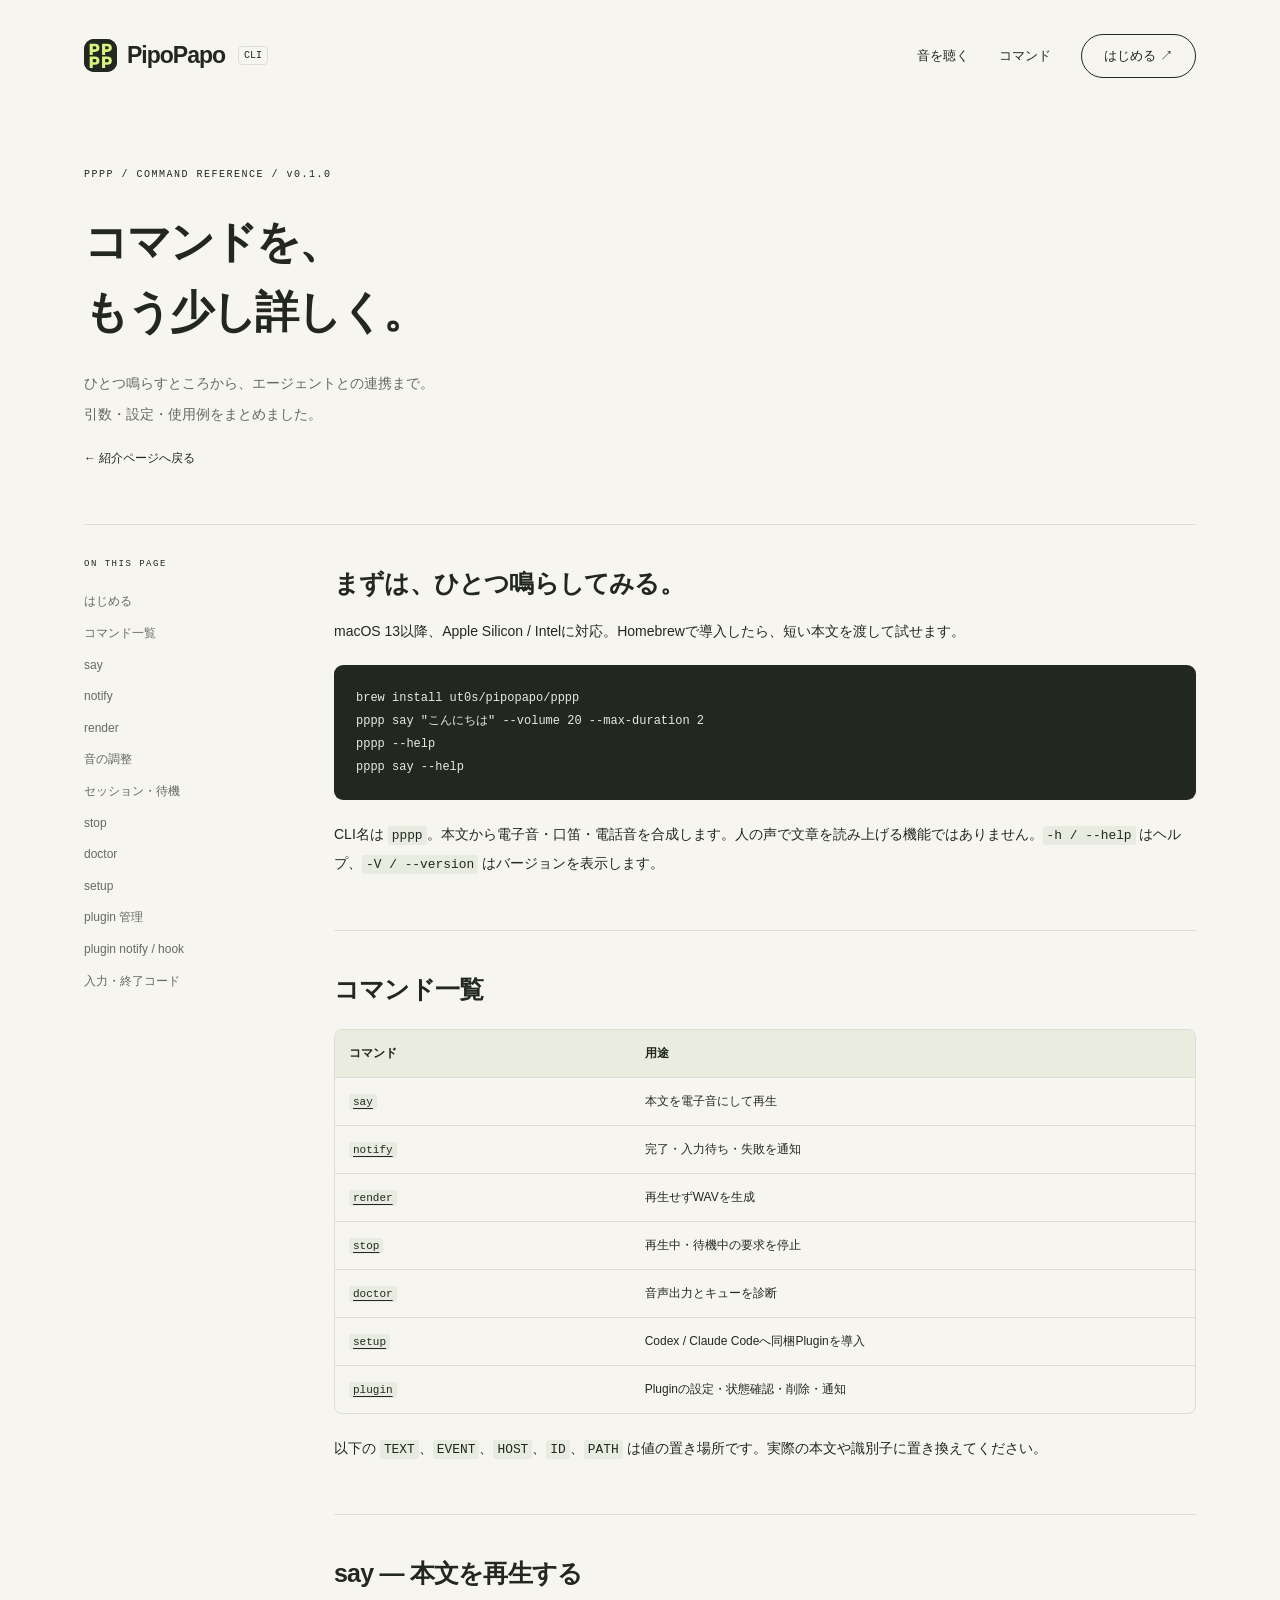
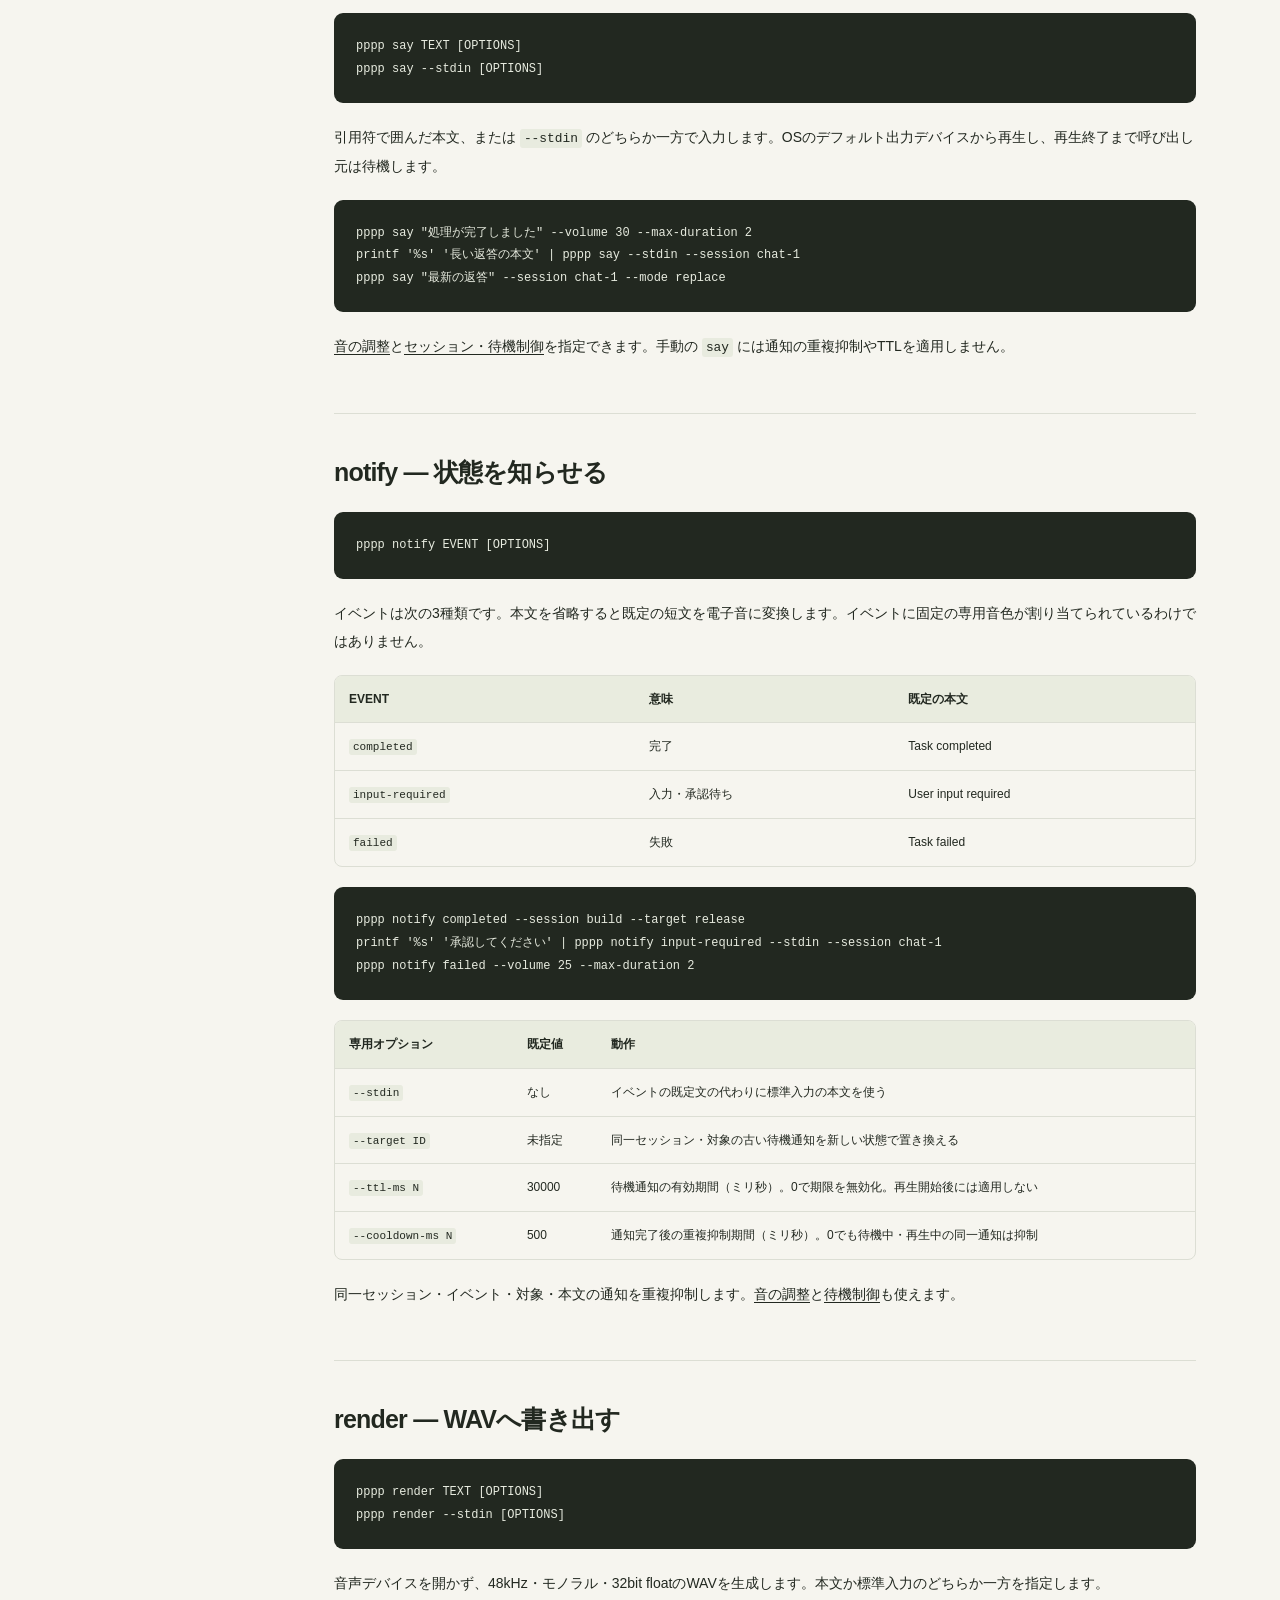
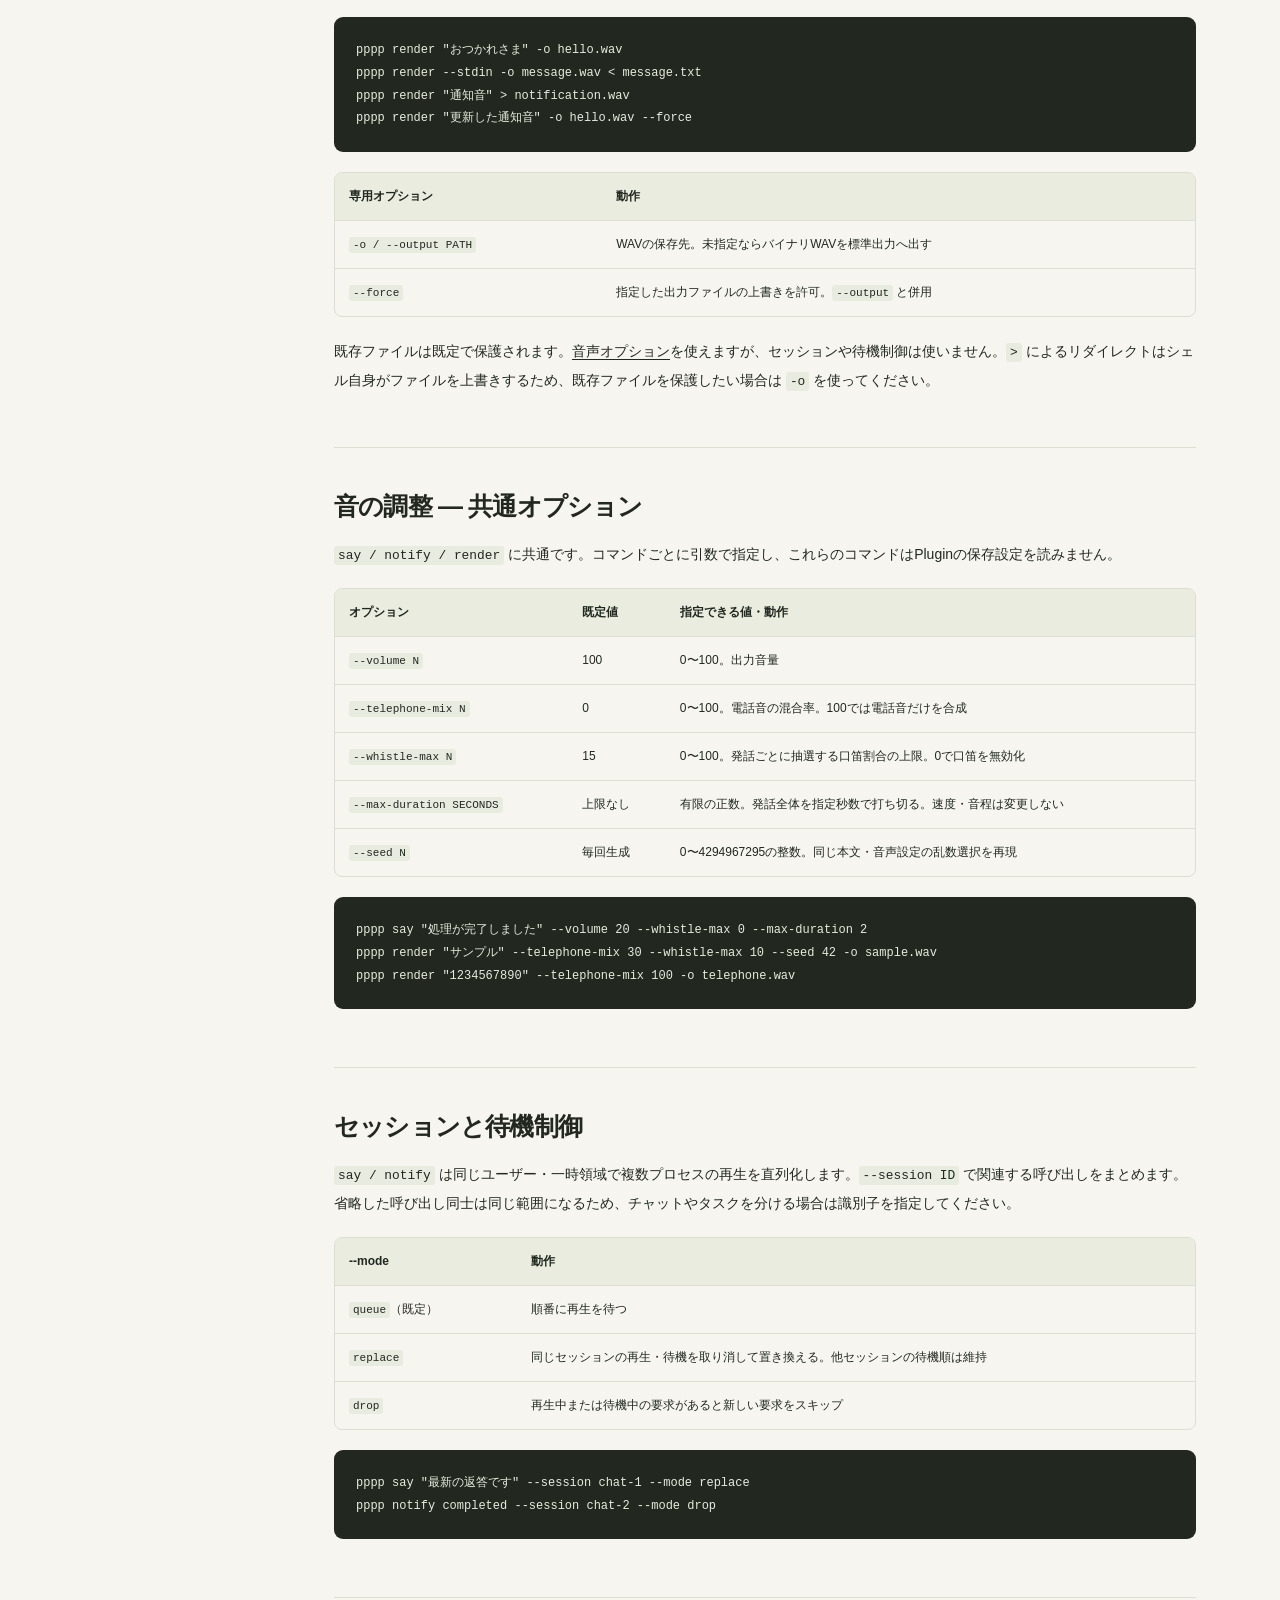
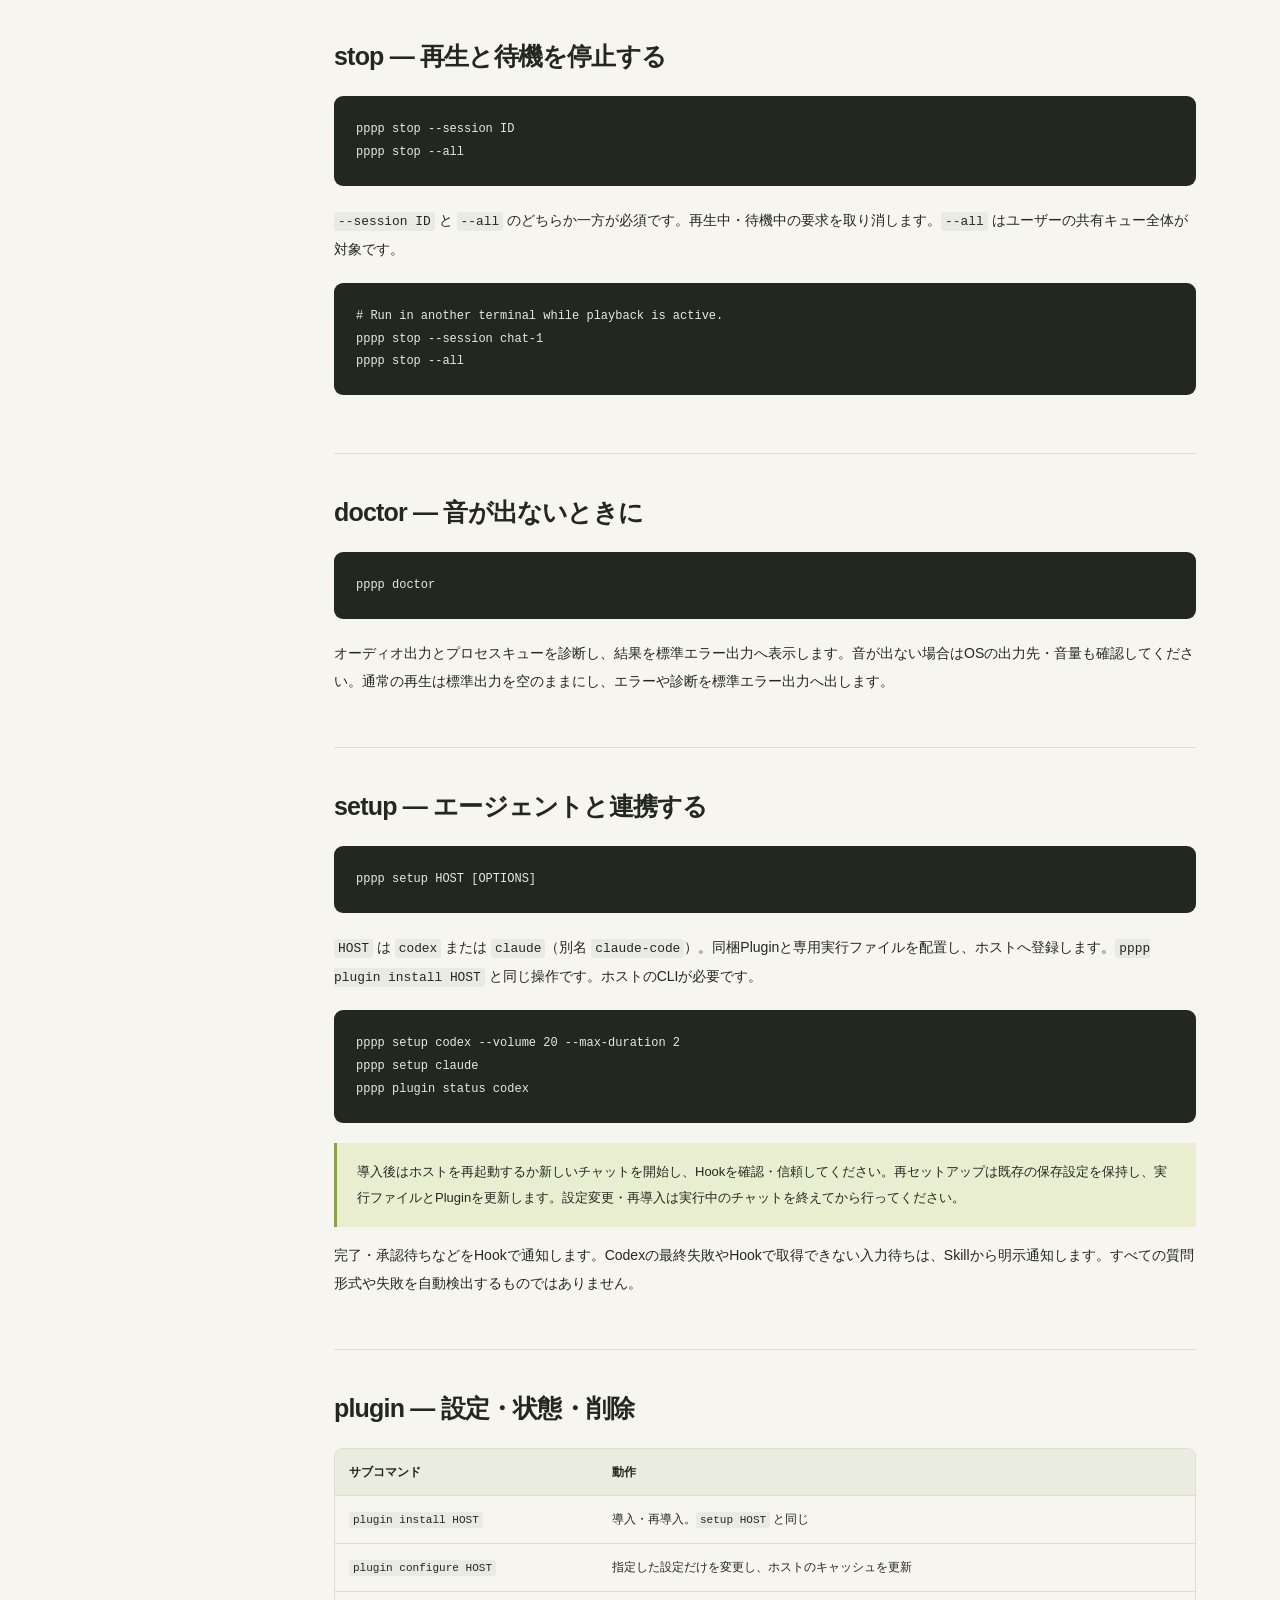
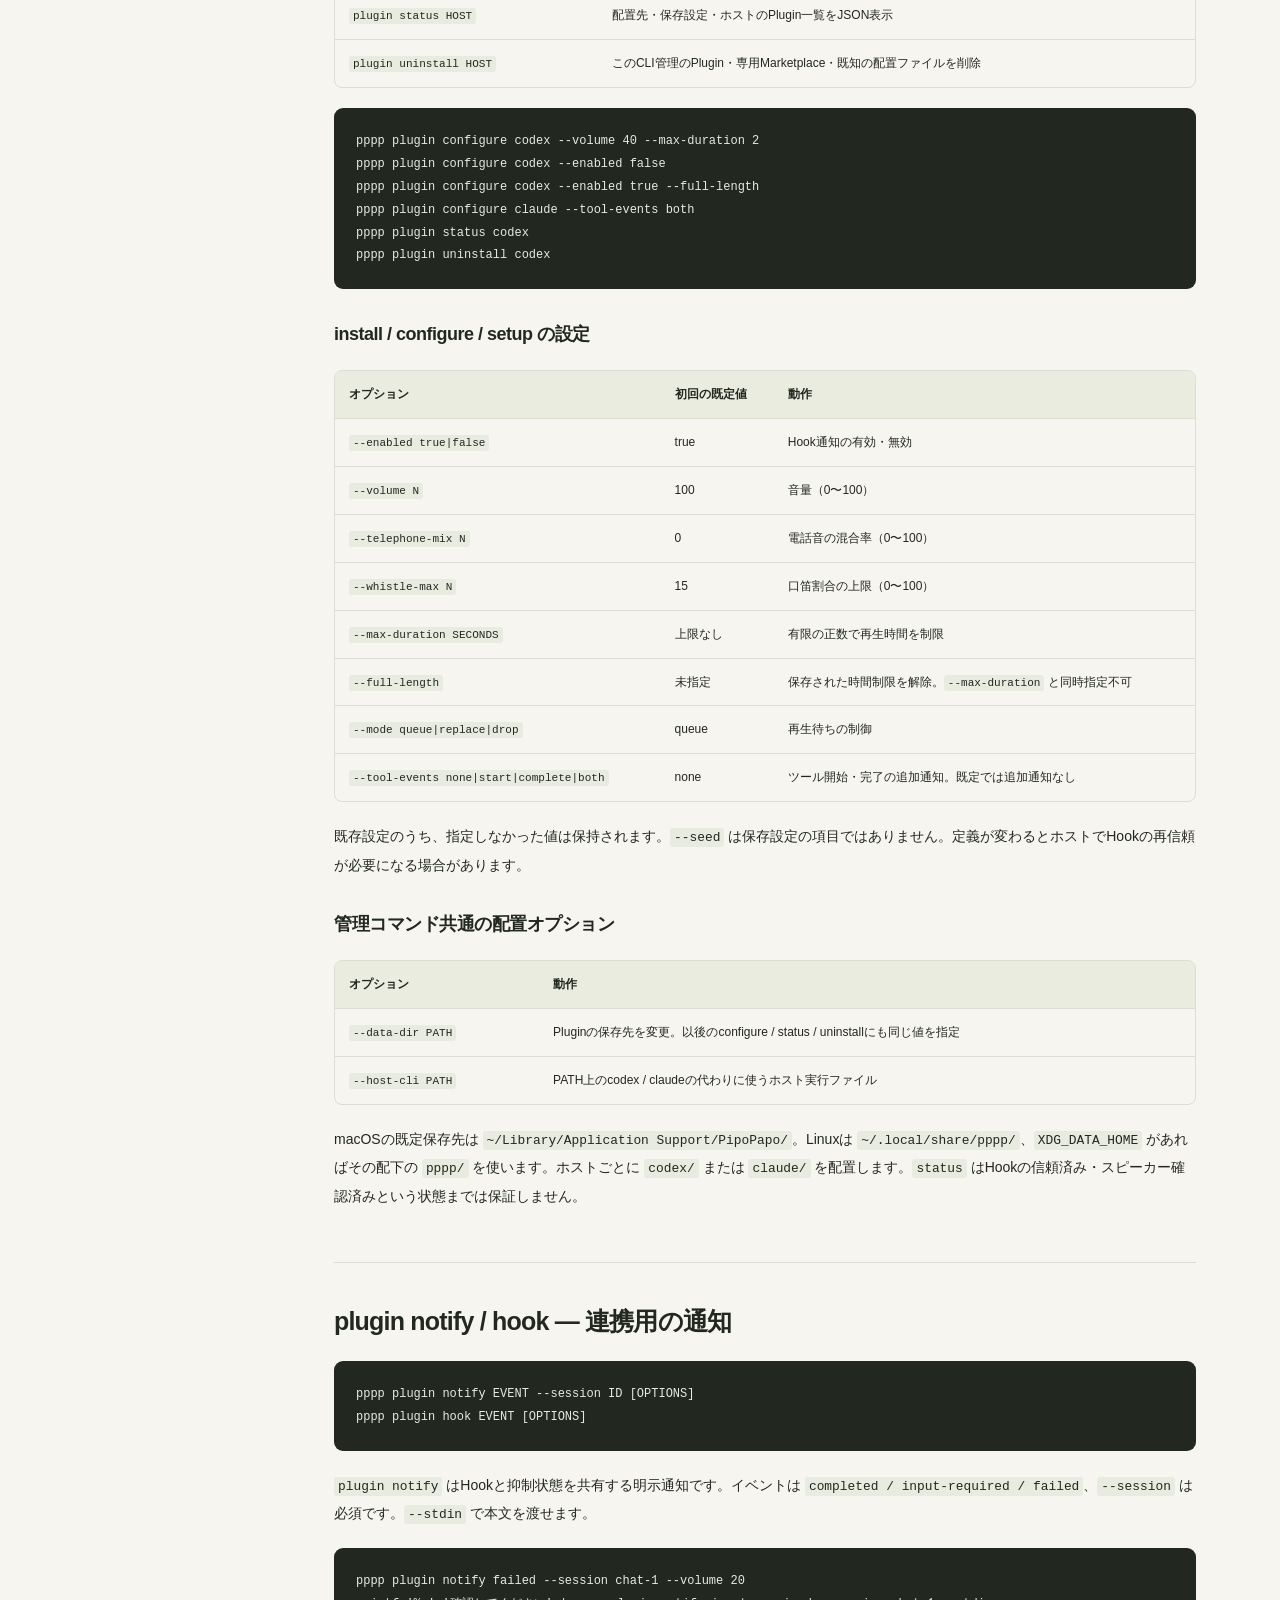
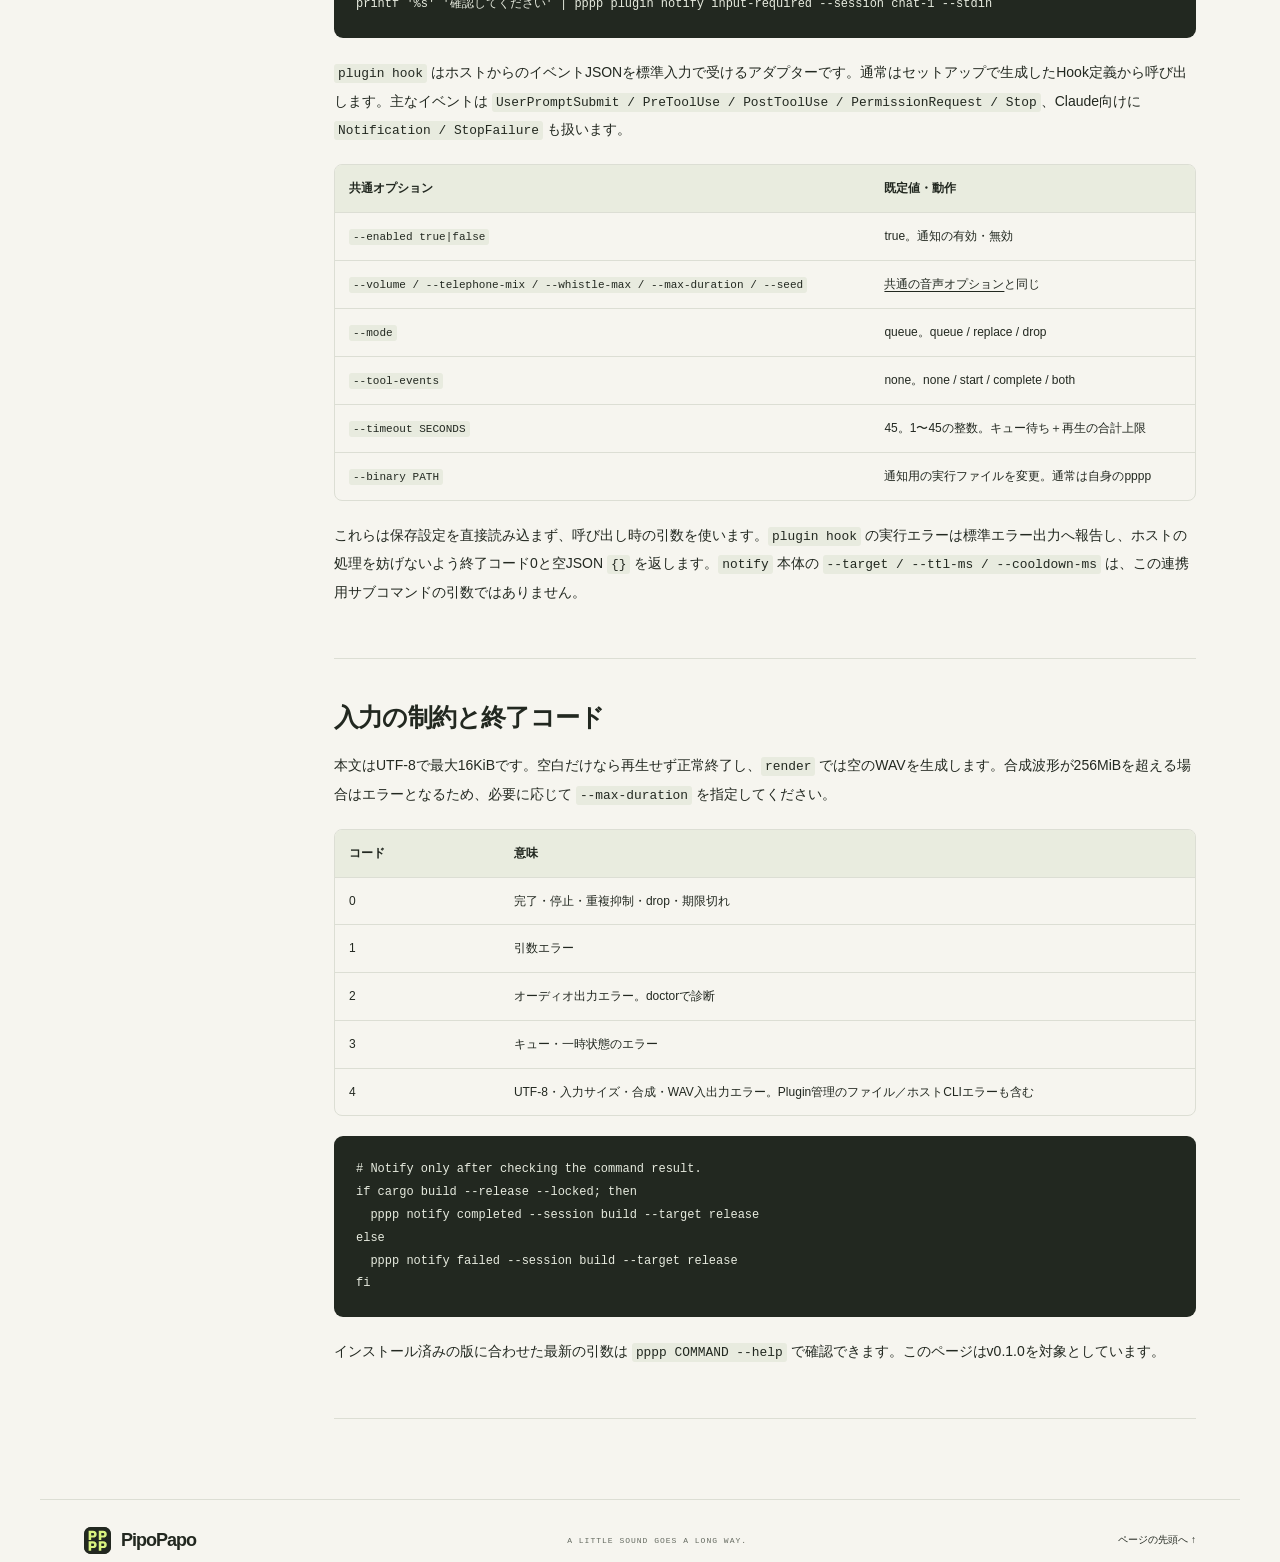
==== commands.html @ 00ae3d5c "docs: add detailed CLI command reference" ====
<!doctype html>
<html lang="ja">
<head>
  <meta charset="utf-8">
  <meta name="viewport" content="width=device-width, initial-scale=1">
  <meta name="theme-color" content="#f6f5ef">
  <meta name="description" content="PipoPapo (pppp) のコマンドリファレンス。say、notify、render、stop、doctor、setup、pluginの引数・オプション・使用例。">
  <title>コマンドリファレンス — PipoPapo</title>
  <link rel="icon" href="./assets/icon.svg?v=2" type="image/svg+xml">
  <link rel="stylesheet" href="./style.css">
  <link rel="stylesheet" href="./commands.css">
</head>
<body>
  <a class="skip" href="#main">本文へ移動</a>
  <header class="header wrap">
    <a class="brand" href="./" aria-label="PipoPapo ホーム"><img class="brand-icon" src="./assets/icon.svg?v=2" width="33" height="33" alt="">PipoPapo<span class="cli-label">CLI</span></a>
    <nav aria-label="メインナビゲーション"><a href="./#sounds">音を聴く</a><a href="./commands.html" aria-current="page">コマンド</a><a class="nav-cta" href="./#start">はじめる ↗</a></nav>
  </header>
  <main id="main" class="wrap reference">
    <div class="reference-intro"><p class="eyebrow">PPPP / COMMAND REFERENCE / v0.1.0</p><h1>コマンドを、<br>もう少し詳しく。</h1><p class="lead">ひとつ鳴らすところから、エージェントとの連携まで。<br>引数・設定・使用例をまとめました。</p><a class="text-link" href="./">← 紹介ページへ戻る</a></div>
    <div class="reference-layout">
      <aside class="reference-toc"><nav aria-label="コマンド目次"><span class="eyebrow">ON THIS PAGE</span><a href="#quickstart">はじめる</a><a href="#overview">コマンド一覧</a><a href="#say">say</a><a href="#notify">notify</a><a href="#render">render</a><a href="#audio">音の調整</a><a href="#scheduling">セッション・待機</a><a href="#stop">stop</a><a href="#doctor">doctor</a><a href="#setup">setup</a><a href="#plugin">plugin 管理</a><a href="#plugin-notify">plugin notify / hook</a><a href="#errors">入力・終了コード</a></nav></aside>
      <div class="reference-content"><section class="reference-section" id="quickstart"><h2>まずは、ひとつ鳴らしてみる。</h2><p>macOS 13以降、Apple Silicon / Intelに対応。Homebrewで導入したら、短い本文を渡して試せます。</p><pre><code>brew install ut0s/pipopapo/pppp
pppp say &quot;こんにちは&quot; --volume 20 --max-duration 2
pppp --help
pppp say --help</code></pre><p>CLI名は <code>pppp</code>。本文から電子音・口笛・電話音を合成します。人の声で文章を読み上げる機能ではありません。<code>-h / --help</code> はヘルプ、<code>-V / --version</code> はバージョンを表示します。</p></section>
<section class="reference-section" id="overview"><h2>コマンド一覧</h2><div class="table-scroll" tabindex="0" role="region" aria-label="コマンド・用途"><table><thead><tr><th scope="col">コマンド</th><th scope="col">用途</th></tr></thead><tbody><tr><td><a href="#say"><code>say</code></a></td><td>本文を電子音にして再生</td></tr><tr><td><a href="#notify"><code>notify</code></a></td><td>完了・入力待ち・失敗を通知</td></tr><tr><td><a href="#render"><code>render</code></a></td><td>再生せずWAVを生成</td></tr><tr><td><a href="#stop"><code>stop</code></a></td><td>再生中・待機中の要求を停止</td></tr><tr><td><a href="#doctor"><code>doctor</code></a></td><td>音声出力とキューを診断</td></tr><tr><td><a href="#setup"><code>setup</code></a></td><td>Codex / Claude Codeへ同梱Pluginを導入</td></tr><tr><td><a href="#plugin"><code>plugin</code></a></td><td>Pluginの設定・状態確認・削除・通知</td></tr></tbody></table></div><p>以下の <code>TEXT</code>、<code>EVENT</code>、<code>HOST</code>、<code>ID</code>、<code>PATH</code> は値の置き場所です。実際の本文や識別子に置き換えてください。</p></section>
<section class="reference-section" id="say"><h2>say — 本文を再生する</h2><pre><code>pppp say TEXT [OPTIONS]
pppp say --stdin [OPTIONS]</code></pre><p>引用符で囲んだ本文、または <code>--stdin</code> のどちらか一方で入力します。OSのデフォルト出力デバイスから再生し、再生終了まで呼び出し元は待機します。</p><pre><code>pppp say &quot;処理が完了しました&quot; --volume 30 --max-duration 2
printf &#x27;%s&#x27; &#x27;長い返答の本文&#x27; | pppp say --stdin --session chat-1
pppp say &quot;最新の返答&quot; --session chat-1 --mode replace</code></pre><p><a href="#audio">音の調整</a>と<a href="#scheduling">セッション・待機制御</a>を指定できます。手動の <code>say</code> には通知の重複抑制やTTLを適用しません。</p></section>
<section class="reference-section" id="notify"><h2>notify — 状態を知らせる</h2><pre><code>pppp notify EVENT [OPTIONS]</code></pre><p>イベントは次の3種類です。本文を省略すると既定の短文を電子音に変換します。イベントに固定の専用音色が割り当てられているわけではありません。</p><div class="table-scroll" tabindex="0" role="region" aria-label="EVENT・意味・既定の本文"><table><thead><tr><th scope="col">EVENT</th><th scope="col">意味</th><th scope="col">既定の本文</th></tr></thead><tbody><tr><td><code>completed</code></td><td>完了</td><td>Task completed</td></tr><tr><td><code>input-required</code></td><td>入力・承認待ち</td><td>User input required</td></tr><tr><td><code>failed</code></td><td>失敗</td><td>Task failed</td></tr></tbody></table></div><pre><code>pppp notify completed --session build --target release
printf &#x27;%s&#x27; &#x27;承認してください&#x27; | pppp notify input-required --stdin --session chat-1
pppp notify failed --volume 25 --max-duration 2</code></pre><div class="table-scroll" tabindex="0" role="region" aria-label="専用オプション・既定値・動作"><table><thead><tr><th scope="col">専用オプション</th><th scope="col">既定値</th><th scope="col">動作</th></tr></thead><tbody><tr><td><code>--stdin</code></td><td>なし</td><td>イベントの既定文の代わりに標準入力の本文を使う</td></tr><tr><td><code>--target ID</code></td><td>未指定</td><td>同一セッション・対象の古い待機通知を新しい状態で置き換える</td></tr><tr><td><code>--ttl-ms N</code></td><td>30000</td><td>待機通知の有効期間（ミリ秒）。0で期限を無効化。再生開始後には適用しない</td></tr><tr><td><code>--cooldown-ms N</code></td><td>500</td><td>通知完了後の重複抑制期間（ミリ秒）。0でも待機中・再生中の同一通知は抑制</td></tr></tbody></table></div><p>同一セッション・イベント・対象・本文の通知を重複抑制します。<a href="#audio">音の調整</a>と<a href="#scheduling">待機制御</a>も使えます。</p></section>
<section class="reference-section" id="render"><h2>render — WAVへ書き出す</h2><pre><code>pppp render TEXT [OPTIONS]
pppp render --stdin [OPTIONS]</code></pre><p>音声デバイスを開かず、48kHz・モノラル・32bit floatのWAVを生成します。本文か標準入力のどちらか一方を指定します。</p><pre><code>pppp render &quot;おつかれさま&quot; -o hello.wav
pppp render --stdin -o message.wav &lt; message.txt
pppp render &quot;通知音&quot; &gt; notification.wav
pppp render &quot;更新した通知音&quot; -o hello.wav --force</code></pre><div class="table-scroll" tabindex="0" role="region" aria-label="専用オプション・動作"><table><thead><tr><th scope="col">専用オプション</th><th scope="col">動作</th></tr></thead><tbody><tr><td><code>-o / --output PATH</code></td><td>WAVの保存先。未指定ならバイナリWAVを標準出力へ出す</td></tr><tr><td><code>--force</code></td><td>指定した出力ファイルの上書きを許可。<code>--output</code> と併用</td></tr></tbody></table></div><p>既存ファイルは既定で保護されます。<a href="#audio">音声オプション</a>を使えますが、セッションや待機制御は使いません。<code>&gt;</code> によるリダイレクトはシェル自身がファイルを上書きするため、既存ファイルを保護したい場合は <code>-o</code> を使ってください。</p></section>
<section class="reference-section" id="audio"><h2>音の調整 — 共通オプション</h2><p><code>say / notify / render</code> に共通です。コマンドごとに引数で指定し、これらのコマンドはPluginの保存設定を読みません。</p><div class="table-scroll" tabindex="0" role="region" aria-label="オプション・既定値・指定できる値・動作"><table><thead><tr><th scope="col">オプション</th><th scope="col">既定値</th><th scope="col">指定できる値・動作</th></tr></thead><tbody><tr><td><code>--volume N</code></td><td>100</td><td>0〜100。出力音量</td></tr><tr><td><code>--telephone-mix N</code></td><td>0</td><td>0〜100。電話音の混合率。100では電話音だけを合成</td></tr><tr><td><code>--whistle-max N</code></td><td>15</td><td>0〜100。発話ごとに抽選する口笛割合の上限。0で口笛を無効化</td></tr><tr><td><code>--max-duration SECONDS</code></td><td>上限なし</td><td>有限の正数。発話全体を指定秒数で打ち切る。速度・音程は変更しない</td></tr><tr><td><code>--seed N</code></td><td>毎回生成</td><td>0〜4294967295の整数。同じ本文・音声設定の乱数選択を再現</td></tr></tbody></table></div><pre><code>pppp say &quot;処理が完了しました&quot; --volume 20 --whistle-max 0 --max-duration 2
pppp render &quot;サンプル&quot; --telephone-mix 30 --whistle-max 10 --seed 42 -o sample.wav
pppp render &quot;1234567890&quot; --telephone-mix 100 -o telephone.wav</code></pre></section>
<section class="reference-section" id="scheduling"><h2>セッションと待機制御</h2><p><code>say / notify</code> は同じユーザー・一時領域で複数プロセスの再生を直列化します。<code>--session ID</code> で関連する呼び出しをまとめます。省略した呼び出し同士は同じ範囲になるため、チャットやタスクを分ける場合は識別子を指定してください。</p><div class="table-scroll" tabindex="0" role="region" aria-label="--mode・動作"><table><thead><tr><th scope="col">--mode</th><th scope="col">動作</th></tr></thead><tbody><tr><td><code>queue</code>（既定）</td><td>順番に再生を待つ</td></tr><tr><td><code>replace</code></td><td>同じセッションの再生・待機を取り消して置き換える。他セッションの待機順は維持</td></tr><tr><td><code>drop</code></td><td>再生中または待機中の要求があると新しい要求をスキップ</td></tr></tbody></table></div><pre><code>pppp say &quot;最新の返答です&quot; --session chat-1 --mode replace
pppp notify completed --session chat-2 --mode drop</code></pre></section>
<section class="reference-section" id="stop"><h2>stop — 再生と待機を停止する</h2><pre><code>pppp stop --session ID
pppp stop --all</code></pre><p><code>--session ID</code> と <code>--all</code> のどちらか一方が必須です。再生中・待機中の要求を取り消します。<code>--all</code> はユーザーの共有キュー全体が対象です。</p><pre><code># Run in another terminal while playback is active.
pppp stop --session chat-1
pppp stop --all</code></pre></section>
<section class="reference-section" id="doctor"><h2>doctor — 音が出ないときに</h2><pre><code>pppp doctor</code></pre><p>オーディオ出力とプロセスキューを診断し、結果を標準エラー出力へ表示します。音が出ない場合はOSの出力先・音量も確認してください。通常の再生は標準出力を空のままにし、エラーや診断を標準エラー出力へ出します。</p></section>
<section class="reference-section" id="setup"><h2>setup — エージェントと連携する</h2><pre><code>pppp setup HOST [OPTIONS]</code></pre><p><code>HOST</code> は <code>codex</code> または <code>claude</code>（別名 <code>claude-code</code>）。同梱Pluginと専用実行ファイルを配置し、ホストへ登録します。<code>pppp plugin install HOST</code> と同じ操作です。ホストのCLIが必要です。</p><pre><code>pppp setup codex --volume 20 --max-duration 2
pppp setup claude
pppp plugin status codex</code></pre><div class="reference-note">導入後はホストを再起動するか新しいチャットを開始し、Hookを確認・信頼してください。再セットアップは既存の保存設定を保持し、実行ファイルとPluginを更新します。設定変更・再導入は実行中のチャットを終えてから行ってください。</div><p>完了・承認待ちなどをHookで通知します。Codexの最終失敗やHookで取得できない入力待ちは、Skillから明示通知します。すべての質問形式や失敗を自動検出するものではありません。</p></section>
<section class="reference-section" id="plugin"><h2>plugin — 設定・状態・削除</h2><div class="table-scroll" tabindex="0" role="region" aria-label="サブコマンド・動作"><table><thead><tr><th scope="col">サブコマンド</th><th scope="col">動作</th></tr></thead><tbody><tr><td><code>plugin install HOST</code></td><td>導入・再導入。<code>setup HOST</code> と同じ</td></tr><tr><td><code>plugin configure HOST</code></td><td>指定した設定だけを変更し、ホストのキャッシュを更新</td></tr><tr><td><code>plugin status HOST</code></td><td>配置先・保存設定・ホストのPlugin一覧をJSON表示</td></tr><tr><td><code>plugin uninstall HOST</code></td><td>このCLI管理のPlugin・専用Marketplace・既知の配置ファイルを削除</td></tr></tbody></table></div><pre><code>pppp plugin configure codex --volume 40 --max-duration 2
pppp plugin configure codex --enabled false
pppp plugin configure codex --enabled true --full-length
pppp plugin configure claude --tool-events both
pppp plugin status codex
pppp plugin uninstall codex</code></pre><h3>install / configure / setup の設定</h3><div class="table-scroll" tabindex="0" role="region" aria-label="オプション・初回の既定値・動作"><table><thead><tr><th scope="col">オプション</th><th scope="col">初回の既定値</th><th scope="col">動作</th></tr></thead><tbody><tr><td><code>--enabled true|false</code></td><td>true</td><td>Hook通知の有効・無効</td></tr><tr><td><code>--volume N</code></td><td>100</td><td>音量（0〜100）</td></tr><tr><td><code>--telephone-mix N</code></td><td>0</td><td>電話音の混合率（0〜100）</td></tr><tr><td><code>--whistle-max N</code></td><td>15</td><td>口笛割合の上限（0〜100）</td></tr><tr><td><code>--max-duration SECONDS</code></td><td>上限なし</td><td>有限の正数で再生時間を制限</td></tr><tr><td><code>--full-length</code></td><td>未指定</td><td>保存された時間制限を解除。<code>--max-duration</code> と同時指定不可</td></tr><tr><td><code>--mode queue|replace|drop</code></td><td>queue</td><td>再生待ちの制御</td></tr><tr><td><code>--tool-events none|start|complete|both</code></td><td>none</td><td>ツール開始・完了の追加通知。既定では追加通知なし</td></tr></tbody></table></div><p>既存設定のうち、指定しなかった値は保持されます。<code>--seed</code> は保存設定の項目ではありません。定義が変わるとホストでHookの再信頼が必要になる場合があります。</p><h3>管理コマンド共通の配置オプション</h3><div class="table-scroll" tabindex="0" role="region" aria-label="オプション・動作"><table><thead><tr><th scope="col">オプション</th><th scope="col">動作</th></tr></thead><tbody><tr><td><code>--data-dir PATH</code></td><td>Pluginの保存先を変更。以後のconfigure / status / uninstallにも同じ値を指定</td></tr><tr><td><code>--host-cli PATH</code></td><td>PATH上のcodex / claudeの代わりに使うホスト実行ファイル</td></tr></tbody></table></div><p>macOSの既定保存先は <code>~/Library/Application Support/PipoPapo/</code>。Linuxは <code>~/.local/share/pppp/</code>、<code>XDG_DATA_HOME</code> があればその配下の <code>pppp/</code> を使います。ホストごとに <code>codex/</code> または <code>claude/</code> を配置します。<code>status</code> はHookの信頼済み・スピーカー確認済みという状態までは保証しません。</p></section>
<section class="reference-section" id="plugin-notify"><h2>plugin notify / hook — 連携用の通知</h2><pre><code>pppp plugin notify EVENT --session ID [OPTIONS]
pppp plugin hook EVENT [OPTIONS]</code></pre><p><code>plugin notify</code> はHookと抑制状態を共有する明示通知です。イベントは <code>completed / input-required / failed</code>、<code>--session</code> は必須です。<code>--stdin</code> で本文を渡せます。</p><pre><code>pppp plugin notify failed --session chat-1 --volume 20
printf &#x27;%s&#x27; &#x27;確認してください&#x27; | pppp plugin notify input-required --session chat-1 --stdin</code></pre><p><code>plugin hook</code> はホストからのイベントJSONを標準入力で受けるアダプターです。通常はセットアップで生成したHook定義から呼び出します。主なイベントは <code>UserPromptSubmit / PreToolUse / PostToolUse / PermissionRequest / Stop</code>、Claude向けに <code>Notification / StopFailure</code> も扱います。</p><div class="table-scroll" tabindex="0" role="region" aria-label="共通オプション・既定値・動作"><table><thead><tr><th scope="col">共通オプション</th><th scope="col">既定値・動作</th></tr></thead><tbody><tr><td><code>--enabled true|false</code></td><td>true。通知の有効・無効</td></tr><tr><td><code>--volume / --telephone-mix / --whistle-max / --max-duration / --seed</code></td><td><a href="#audio">共通の音声オプション</a>と同じ</td></tr><tr><td><code>--mode</code></td><td>queue。queue / replace / drop</td></tr><tr><td><code>--tool-events</code></td><td>none。none / start / complete / both</td></tr><tr><td><code>--timeout SECONDS</code></td><td>45。1〜45の整数。キュー待ち＋再生の合計上限</td></tr><tr><td><code>--binary PATH</code></td><td>通知用の実行ファイルを変更。通常は自身のpppp</td></tr></tbody></table></div><p>これらは保存設定を直接読み込まず、呼び出し時の引数を使います。<code>plugin hook</code> の実行エラーは標準エラー出力へ報告し、ホストの処理を妨げないよう終了コード0と空JSON <code>{}</code> を返します。<code>notify</code> 本体の <code>--target / --ttl-ms / --cooldown-ms</code> は、この連携用サブコマンドの引数ではありません。</p></section>
<section class="reference-section" id="errors"><h2>入力の制約と終了コード</h2><p>本文はUTF-8で最大16KiBです。空白だけなら再生せず正常終了し、<code>render</code> では空のWAVを生成します。合成波形が256MiBを超える場合はエラーとなるため、必要に応じて <code>--max-duration</code> を指定してください。</p><div class="table-scroll" tabindex="0" role="region" aria-label="コード・意味"><table><thead><tr><th scope="col">コード</th><th scope="col">意味</th></tr></thead><tbody><tr><td>0</td><td>完了・停止・重複抑制・drop・期限切れ</td></tr><tr><td>1</td><td>引数エラー</td></tr><tr><td>2</td><td>オーディオ出力エラー。doctorで診断</td></tr><tr><td>3</td><td>キュー・一時状態のエラー</td></tr><tr><td>4</td><td>UTF-8・入力サイズ・合成・WAV入出力エラー。Plugin管理のファイル／ホストCLIエラーも含む</td></tr></tbody></table></div><pre><code># Notify only after checking the command result.
if cargo build --release --locked; then
  pppp notify completed --session build --target release
else
  pppp notify failed --session build --target release
fi</code></pre><p>インストール済みの版に合わせた最新の引数は <code>pppp COMMAND --help</code> で確認できます。このページはv0.1.0を対象としています。</p></section></div>
    </div>
  </main>
  <footer class="footer wrap"><a class="brand" href="./"><img class="brand-icon" src="./assets/icon.svg?v=2" width="33" height="33" alt="">PipoPapo</a><span>A LITTLE SOUND GOES A LONG WAY.</span><a href="#main">ページの先頭へ ↑</a></footer>
</body>
</html>
---- style.css ----
@charset "UTF-8";
:root{--paper:#f6f5ef;--ink:#222820;--muted:#656b61;--line:#dcded4;--lime:#d9f37f;--blue:#dce8f4;--pink:#f0ded8;--mono:ui-monospace,SFMono-Regular,Consolas,monospace}
*{box-sizing:border-box}html{scroll-behavior:smooth;scroll-padding-top:30px}body{margin:0;background:var(--paper);color:var(--ink);font-family:-apple-system,BlinkMacSystemFont,"Helvetica Neue","Hiragino Kaku Gothic ProN","Noto Sans JP",sans-serif;line-height:1.8}a{color:inherit;text-decoration:none}button,a,audio{-webkit-tap-highlight-color:transparent}a:focus-visible,audio:focus-visible{outline:3px solid #476325;outline-offset:6px}a:hover{text-decoration:underline;text-underline-offset:5px}.wrap{max-width:1200px;margin:auto;padding-inline:44px}.header{display:flex;justify-content:space-between;align-items:center;height:112px}.brand{display:inline-flex;align-items:center;gap:10px;font-size:23px;letter-spacing:-1px;font-weight:750}.brand-icon{display:grid;place-items:center;width:33px;height:33px;background:var(--ink);color:var(--lime);border-radius:10px;font-family:var(--mono);font-size:27px;line-height:1}.cli-label{font:10px var(--mono);border:1px solid var(--line);border-radius:4px;padding:3px 5px;letter-spacing:0;margin-left:3px}nav{display:flex;align-items:center;gap:30px;font-size:13px}.nav-cta{border:1px solid var(--ink);border-radius:30px;padding:9px 22px}.skip{position:fixed;top:-80px;left:20px;padding:10px;background:var(--lime);z-index:10}.skip:focus{top:10px}.hero{display:grid;grid-template-columns:1.15fr 1fr;gap:48px;align-items:center;padding-top:70px;padding-bottom:104px}.eyebrow{font:10px/1.7 var(--mono);letter-spacing:1.5px;display:flex;align-items:center;gap:9px;margin:0 0 24px}.status-dot{width:6px;height:6px;display:inline-block;flex-shrink:0;background:#6e942d;border-radius:50%}h1{font-size:clamp(38px,4.4vw,60px);line-height:1.5;letter-spacing:-2px;margin:0 0 26px;font-weight:750}.voice{position:relative;z-index:0}.voice:after{content:"";position:absolute;bottom:1px;left:-2px;right:-2px;height:23px;background:var(--lime);z-index:-1;transform:rotate(-4deg)}.lead{font-size:14px;line-height:2.2;color:var(--muted)}.hero-actions{display:flex;align-items:center;gap:28px;margin:30px 0}.button{display:inline-flex;align-items:center;gap:28px;padding:13px 24px;border-radius:7px;font-size:13px;font-weight:650}.primary{background:var(--ink);color:var(--paper)}.text-link{font-size:12px}.hero-note{font-size:10px;color:var(--muted)}.hero-note span{margin:0 8px;color:#a3a79d}.sound-machine{transform:rotate(3deg);padding:24px;background:#e7e9df;border:1px solid #cdd1c2;border-radius:22px;box-shadow:7px 12px 0 #dcdfd3,15px 30px 50px #252b2012;position:relative;margin-bottom:22px}.machine-top{display:flex;justify-content:space-between;align-items:center;font:9px var(--mono);letter-spacing:1px;margin-bottom:21px;color:#727969}.machine-light{width:8px;height:8px;border-radius:50%;background:#8baf45;box-shadow:0 0 0 4px #d5dcc8}.machine-screen{background:var(--ink);border-radius:9px;padding:23px 20px 17px;box-shadow:inset 0 3px 9px #0006;color:var(--lime)}.screen-label{font:8px var(--mono);letter-spacing:1px;color:#abb89a}.wave{display:flex;align-items:center;justify-content:center;gap:5px;height:142px}.wave i{display:block;width:6px;border-radius:5px;background:var(--lime);height:20px}.wave i:nth-child(3n){height:45px}.wave i:nth-child(4n){height:80px}.wave i:nth-child(5n){height:62px}.wave i:nth-child(7n){height:105px}.wave i:nth-child(11n){height:120px}.screen-bottom{display:flex;justify-content:space-between;font:9px var(--mono);color:#b4c493}.machine-bottom{display:flex;align-items:center;justify-content:space-between;padding:24px 0 0}.speaker{width:65px;height:43px;background:radial-gradient(#8f9785 1px,transparent 1.5px) 0 0/6px 6px}.machine-caption{font:9px/1.7 var(--mono);letter-spacing:1px;color:#777f6d}.dial{width:48px;height:48px;border:5px solid #d6dacd;border-radius:50%;background:linear-gradient(120deg,#fbfcf6,#c6ccbb);box-shadow:2px 3px 4px #2222;position:relative}.dial:after{content:"";position:absolute;width:3px;height:11px;top:3px;left:18px;background:#6e785f;transform:rotate(28deg)}.sound-caption{position:absolute;bottom:-66px;right:15px;display:flex;align-items:center;gap:10px;font-size:11px;transform:rotate(-3deg)}.star{font-size:35px}.compatibility{border-block:1px solid var(--line)}.compatibility .wrap{min-height:90px;display:flex;align-items:center;justify-content:space-between;gap:18px}.compatibility span{font:9px var(--mono);letter-spacing:1px;color:var(--muted)}.compatibility span:last-child{font-family:inherit;letter-spacing:0}.compatibility p{font-size:15px;font-weight:600}.compatibility b{font-size:10px;color:#a1a895;margin:0 18px}.section{padding-block:90px}.section-heading{display:flex;justify-content:space-between;align-items:flex-end;gap:30px;margin-bottom:38px}h2{font-size:32px;line-height:1.6;letter-spacing:-.8px;margin:0}h3{font-size:22px;letter-spacing:-.5px;line-height:1.7;margin:20px 0 8px}.section-heading>p,.section-copy{font-size:13px;color:var(--muted);line-height:2.1}.sound-grid{display:grid;grid-template-columns:repeat(3,1fr);gap:18px}.sound-card{padding:25px;border-radius:12px;border:1px solid #22282012}.completed{background:var(--lime)}.input{background:var(--blue)}.failed{background:var(--pink)}.card-top{display:flex;justify-content:space-between;align-items:center}.event-icon{width:34px;height:34px;display:grid;place-items:center;border:1px solid #2228203b;border-radius:50%;font:20px var(--mono)}.sound-number{font:9px var(--mono);letter-spacing:1px}.sound-card p{font-size:11px;margin:0 0 14px}.sound-card code{display:block;font:10px var(--mono);opacity:.65;margin-bottom:26px}audio{width:100%;height:36px;display:block}.small-note{font-size:11px;color:var(--muted);line-height:1.9;margin-top:20px}.usage-section{background:#eeeee6;border-block:1px solid var(--line);padding-block:76px}.usage-layout{display:grid;grid-template-columns:1fr 1fr;gap:70px;align-items:center}.feature-list{margin-top:28px;font-size:12px}.feature-list p{padding-bottom:11px;border-bottom:1px solid #d8dbce}.feature-list span{font:10px var(--mono);color:#858e77;margin-right:15px}.terminal{background:#232921;border-radius:12px;box-shadow:0 12px 24px #22282010;color:#e7ebdf;overflow:hidden}.terminal-bar{border-bottom:1px solid #ffffff15;padding:13px 20px;display:flex;align-items:center;justify-content:space-between;font:9px var(--mono);letter-spacing:1px;color:#9ca694}.terminal-bar span:first-child{color:#879078;letter-spacing:3px}pre{margin:0;font:12px/1.9 var(--mono);white-space:pre-wrap;overflow-wrap:anywhere}.terminal pre{padding:28px}.comment{color:#8e9c80}.prompt{color:var(--lime)}.terminal-footer{font:8px var(--mono);letter-spacing:1px;border-top:1px solid #ffffff15;padding:15px 20px;display:flex;align-items:center;gap:8px;color:#a3ae98}.start-grid{display:grid;grid-template-columns:1fr 1fr;gap:22px}.install-card,.plugin-card{border:1px solid var(--line);padding:32px;border-radius:12px}.install-card{background:#fffefa}.plugin-card{background:#eeeee6}.pill{font:9px var(--mono);letter-spacing:1px;background:var(--lime);padding:6px 9px;border-radius:4px;display:inline-block}.outline{background:transparent;border:1px solid #cbd0bf}.start-grid p{font-size:12px;line-height:2;color:var(--muted)}.start-grid .small-note{font-size:11px}.install-command{border:1px dashed #bdc4ad;padding:16px;background:var(--paper);margin-block:24px;color:#656e57}.plugin-card pre{margin-top:20px}.plugin-card .comment{color:#637152}.closing{text-align:center;border-top:1px solid var(--line);padding-block:50px 65px}.closing>span{font-size:43px;color:#768e42}.closing p{font-size:23px;line-height:1.9;font-weight:600;margin:12px 0 22px}.footer{display:flex;align-items:center;justify-content:space-between;gap:20px;padding-block:24px;border-top:1px solid var(--line)}.footer .brand{font-size:18px}.footer .brand-icon{width:27px;height:27px;font-size:23px;border-radius:7px}.footer>span{font:8px var(--mono);letter-spacing:1px;color:var(--muted)}.footer>a:last-child{font-size:10px}
@media(min-width:900px){.sound-machine{margin-left:8px}}@media(max-width:900px){.wrap{padding-inline:26px}.hero{gap:30px;padding-top:35px;padding-bottom:90px}.hero-note span{margin:0 3px}.lead{font-size:12px}.machine-screen{padding-inline:12px}.wave{gap:4px}.wave i{width:5px}.machine-caption{font-size:8px}.sound-card{padding:20px}.sound-card h3{font-size:20px}.compatibility span:last-child{display:none}.usage-layout{gap:30px}.terminal pre{font-size:11px;padding:22px}.install-card,.plugin-card{padding:24px}}@media(max-width:650px){.header{height:86px}.brand{font-size:20px}nav{gap:16px}nav>a:first-child{display:none}.nav-cta{padding:7px 14px}nav>a{font-size:11px}.hero{grid-template-columns:1fr;gap:45px;padding-top:24px;padding-bottom:100px}.hero-copy h1{font-size:43px;letter-spacing:-1.5px}.eyebrow{font-size:8px;letter-spacing:1px;margin-bottom:18px}.lead{font-size:13px}.hero-note{font-size:9px}.sound-machine{width:min(100%,380px);justify-self:center;margin-top:8px;padding:22px}.wave{gap:5px}.wave i{width:6px}.sound-caption{bottom:-60px}.compatibility .wrap{display:block;text-align:center;padding-block:16px}.compatibility p{margin:4px 0;font-size:13px}.compatibility b{margin:0 9px}.section{padding-block:58px}.section-heading{display:block;margin-bottom:28px}h2{font-size:27px}.section-heading>p{margin-top:20px;font-size:12px}.sound-grid{grid-template-columns:1fr;gap:14px}.sound-card{padding:24px}.sound-card h3{margin-top:12px;font-size:24px}.sound-card code{margin-bottom:18px}.sound-card p{font-size:12px}.usage-section{padding-block:52px}.usage-layout{grid-template-columns:1fr;gap:28px}.terminal pre{font-size:12px;padding:24px}.start-grid{grid-template-columns:1fr}.footer{flex-wrap:wrap}.footer>span{display:none}.closing p{font-size:21px}.hero-actions{gap:23px}.button{padding:13px 20px}}
@media(max-width:650px){.hero,.usage-layout,.start-grid{grid-template-columns:minmax(0,1fr)}.hero>*{min-width:0}.sound-machine{max-width:100%}.wave i{min-width:0}}
@media(max-width:360px){.cli-label{display:none}nav>a[href="#usage"],nav>a[href="./commands.html"]{display:none}.hero-copy h1{font-size:38px}.hero-actions{gap:15px}.button{padding:12px 15px;gap:16px}.screen-bottom{font-size:8px}.machine-caption{font-size:7px}}
@media(prefers-reduced-motion:reduce){html{scroll-behavior:auto}}
---- commands.css ----
.reference { padding-bottom: 80px; }
.reference-intro { padding: 54px 0 52px; border-bottom: 1px solid var(--line); }
.reference-intro h1 { font-size: 44px; line-height: 1.6; margin-bottom: 20px; }
.reference-layout { display: grid; grid-template-columns: 190px minmax(0, 1fr); gap: 60px; align-items: start; }
.reference-toc { position: sticky; top: 28px; padding-top: 32px; }
.reference-toc nav { display: flex; flex-direction: column; align-items: stretch; gap: 0; }
.reference-toc .eyebrow { margin-bottom: 14px; font-size: 9px; }
.reference-toc a { padding: 5px 0; font-size: 12px; color: var(--muted); }
.reference-toc a:hover { color: var(--ink); }
.reference-section { padding: 38px 0; border-bottom: 1px solid var(--line); scroll-margin-top: 10px; }
.reference-section h2 { font-size: 25px; overflow-wrap: anywhere; }
.reference-section h3 { font-size: 18px; margin-top: 30px; }
.reference-section p { font-size: 14px; line-height: 2; }
.reference-section a { text-decoration: underline; text-underline-offset: 3px; }
.reference-section code { font-family: var(--mono); font-size: .92em; overflow-wrap: anywhere; }
.reference-section p code, .reference-section td code { background: #e8ebdf; padding: 2px 4px; border-radius: 3px; }
.reference-section pre { background: var(--ink); color: #e7ebdf; border-radius: 9px; padding: 22px; margin: 20px 0; font-size: 12px; line-height: 1.9; }
.reference-section pre code { font-size: inherit; }
.reference-note { background: #e8eecf; border-left: 3px solid #8ba04b; padding: 16px 20px; font-size: 13px; line-height: 2; margin-top: 20px; }
.table-scroll { overflow-x: auto; margin: 20px 0; border: 1px solid var(--line); border-radius: 8px; }
.table-scroll:focus-visible { outline: 3px solid #476325; outline-offset: 3px; }
.reference table { width: 100%; border-collapse: collapse; text-align: left; font-size: 12px; line-height: 1.9; }
.reference th { background: #e9ecdf; font-weight: 600; }
.reference th, .reference td { padding: 12px 14px; vertical-align: top; border-bottom: 1px solid var(--line); overflow-wrap: anywhere; }
.reference tr:last-child td { border-bottom: none; }
.reference td:first-child { min-width: 130px; }
@media (max-width: 900px) {
  .reference-layout { grid-template-columns: 155px minmax(0, 1fr); gap: 28px; }
  .reference-section h2 { font-size: 23px; }
}
@media (max-width: 650px) {
  .reference-intro { padding-top: 28px; padding-bottom: 30px; }
  .reference-intro h1 { font-size: 33px; letter-spacing: -1px; }
  .reference-layout { grid-template-columns: minmax(0, 1fr); gap: 0; }
  .reference-toc { position: static; padding-top: 25px; }
  .reference-toc nav { display: grid; grid-template-columns: repeat(2, minmax(0, 1fr)); gap: 3px 14px; }
  .reference-toc .eyebrow { grid-column: 1 / -1; }
  .reference-toc nav a { display: block; font-size: 11px; overflow-wrap: anywhere; }
  .reference-section { padding: 30px 0; }
  .reference-section h2 { font-size: 22px; }
  .reference-section p { font-size: 13px; }
  .reference-section pre { padding: 17px; font-size: 11px; }
  .reference th, .reference td { padding: 10px; }
  .reference table { min-width: 460px; }
}
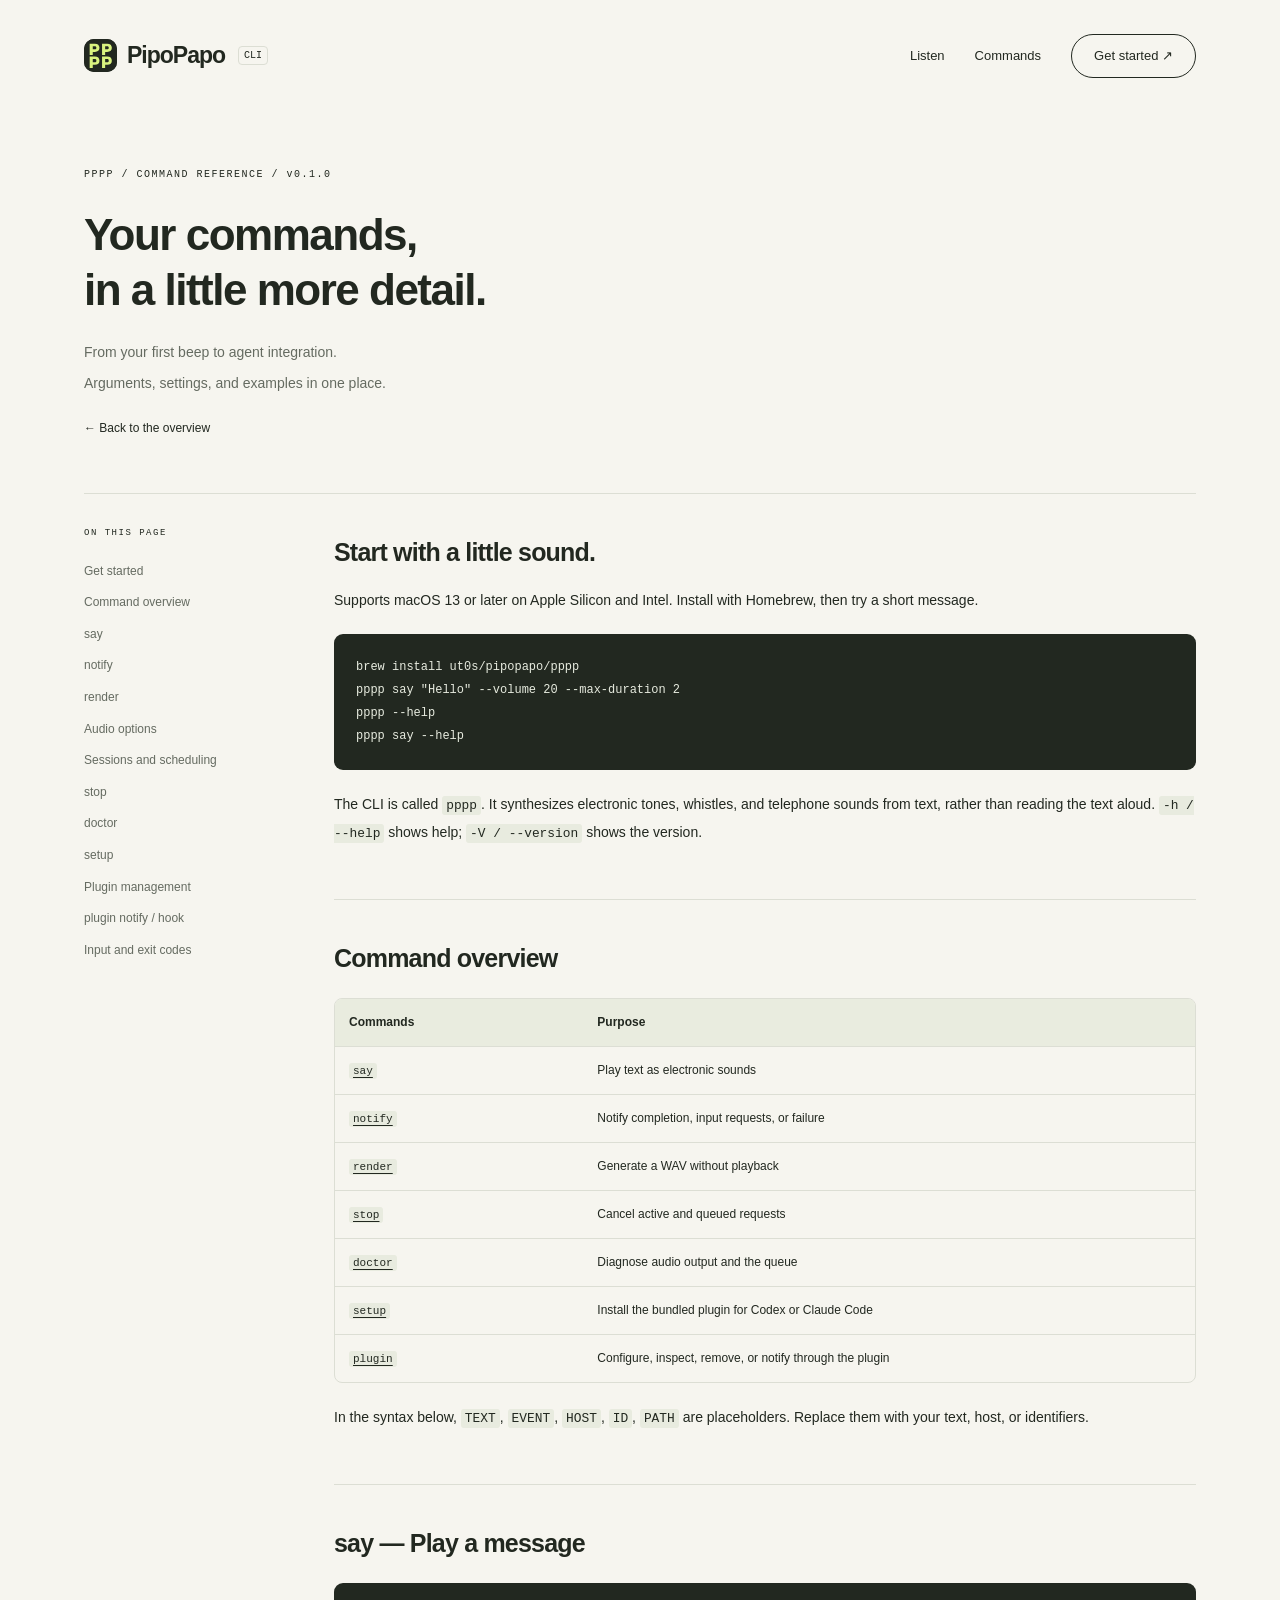
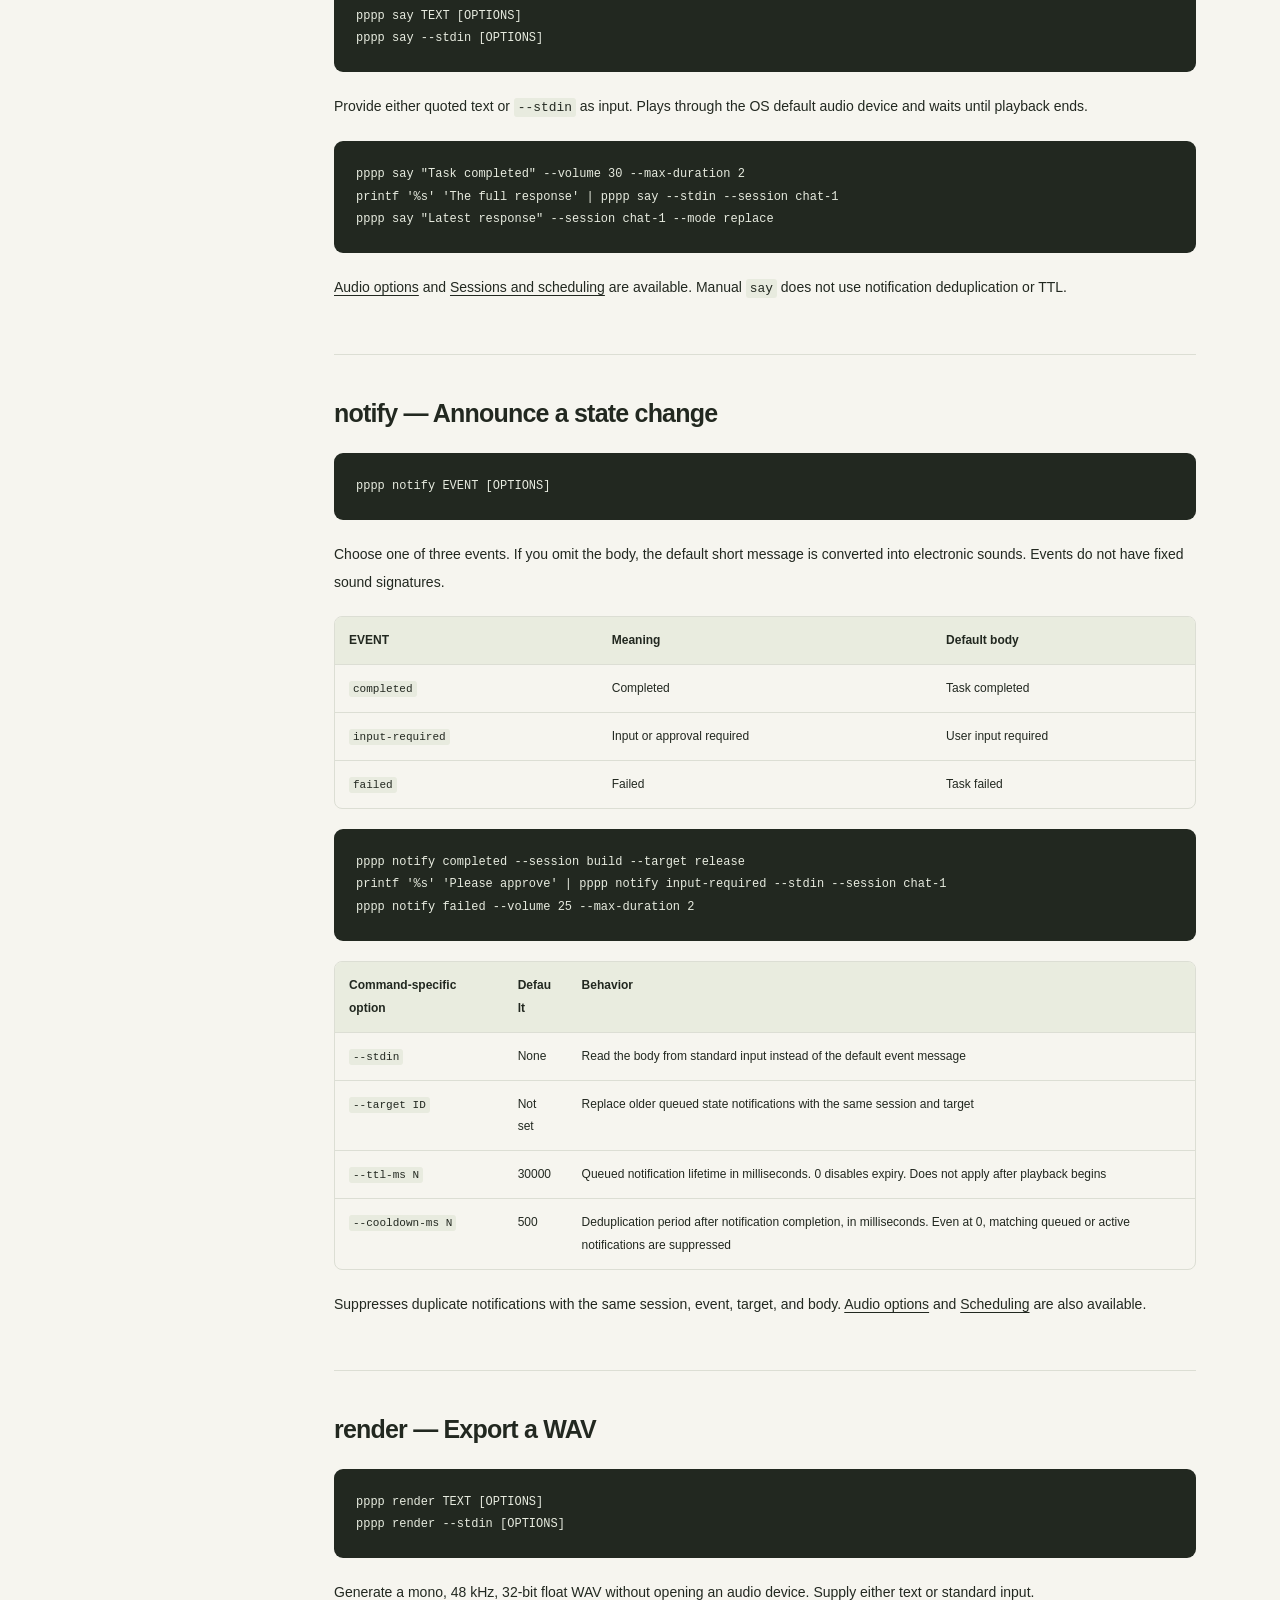
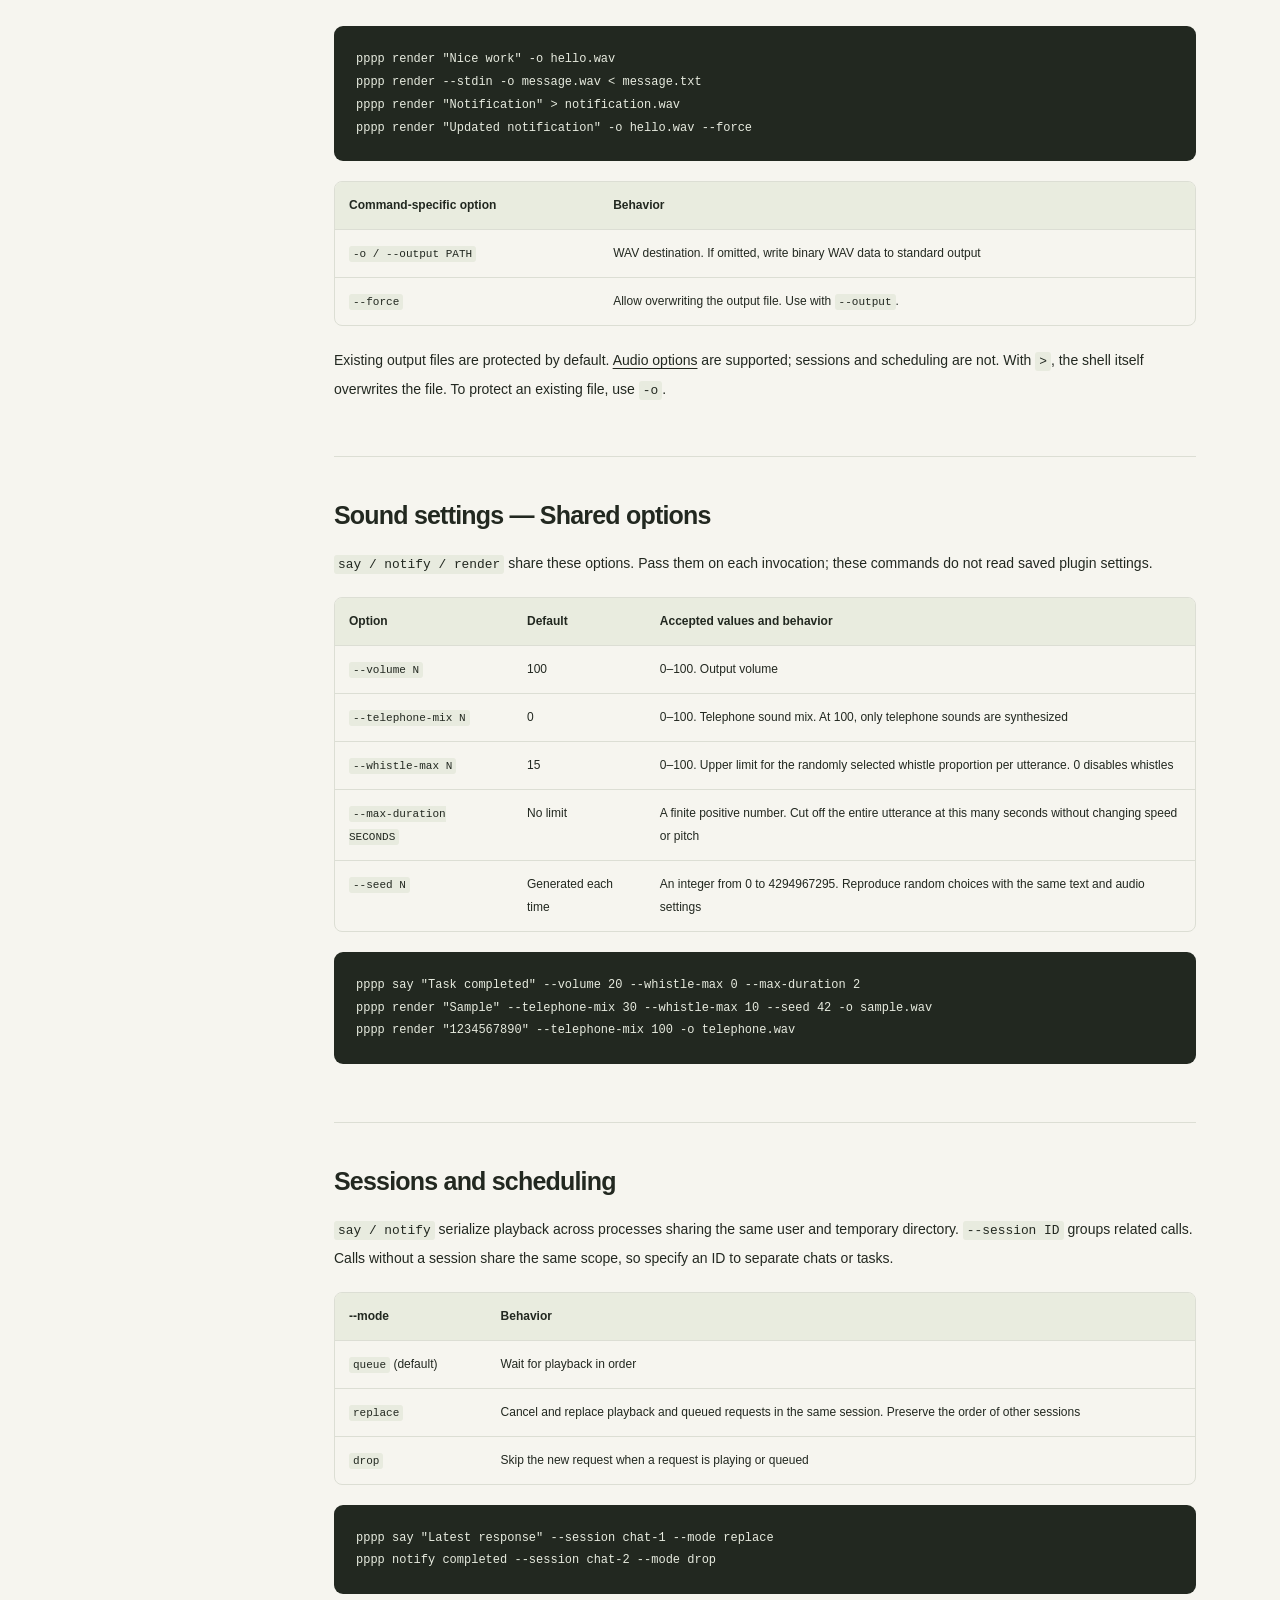
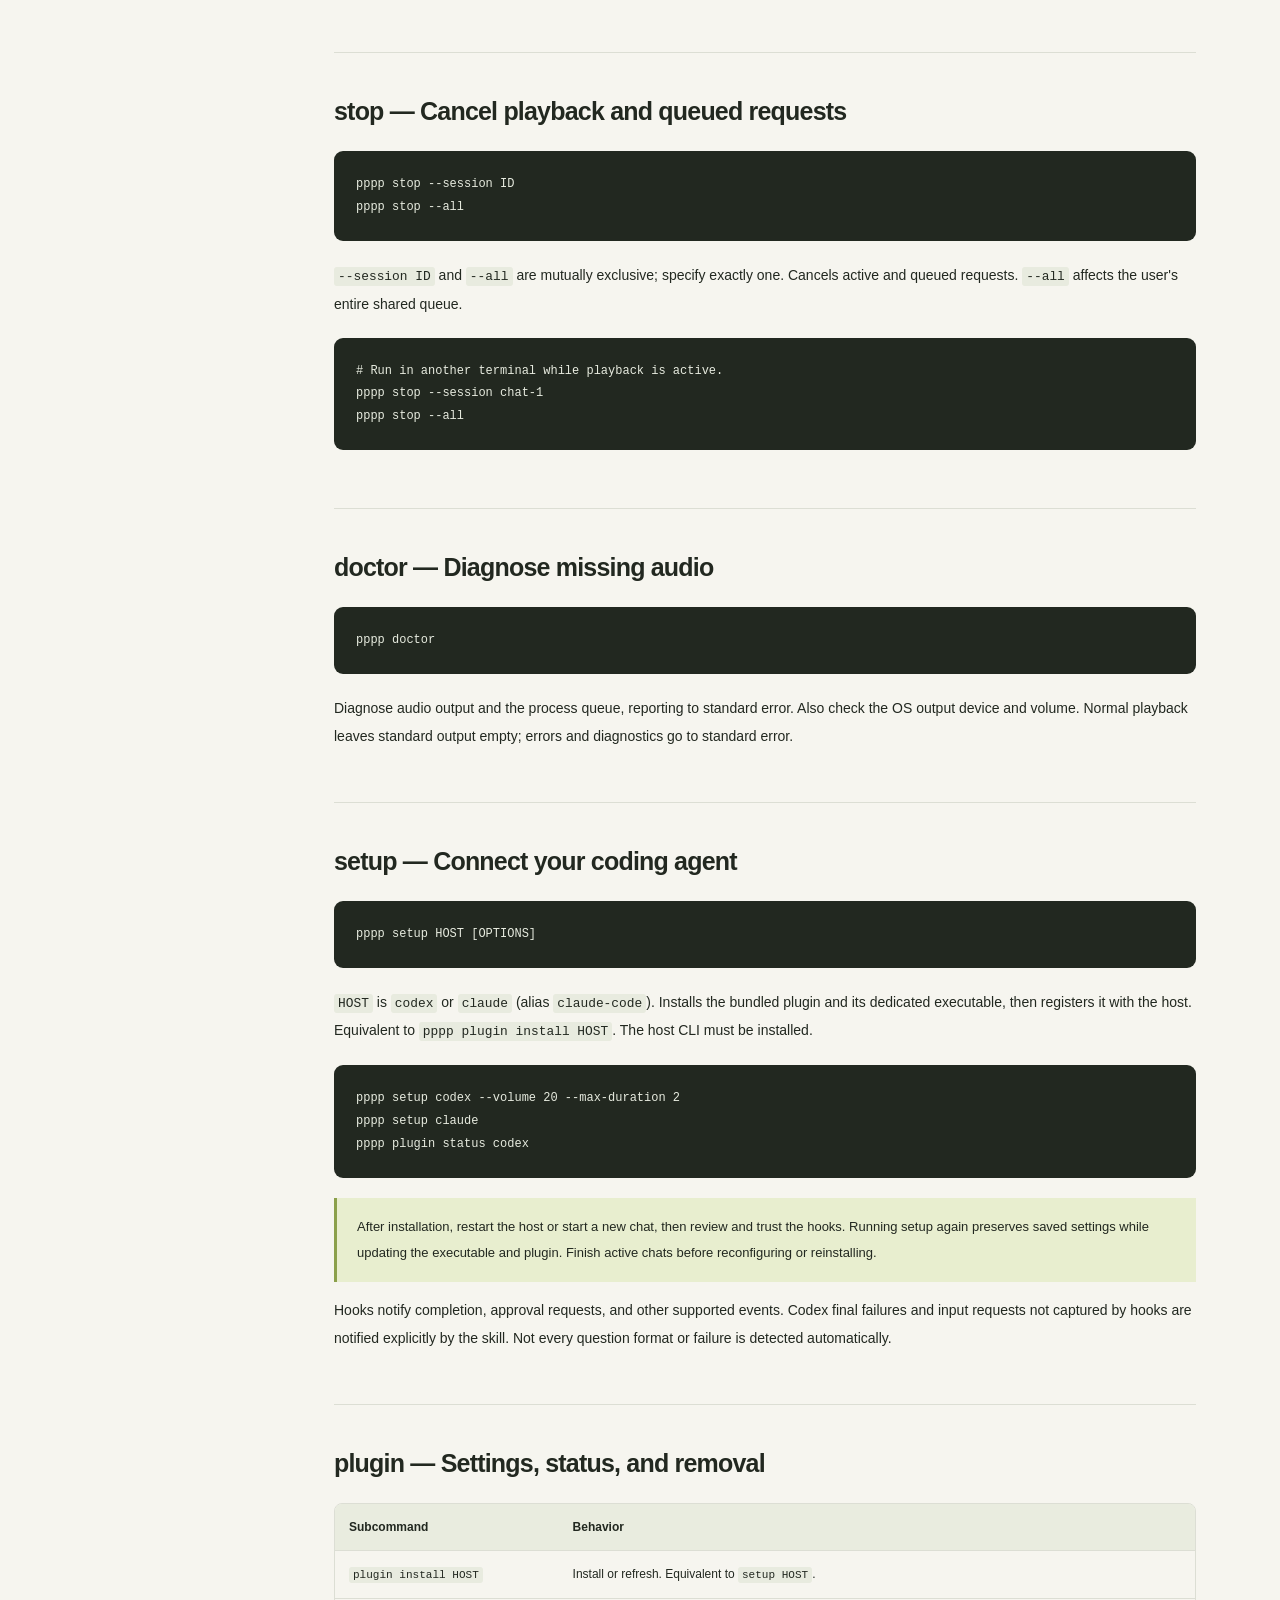
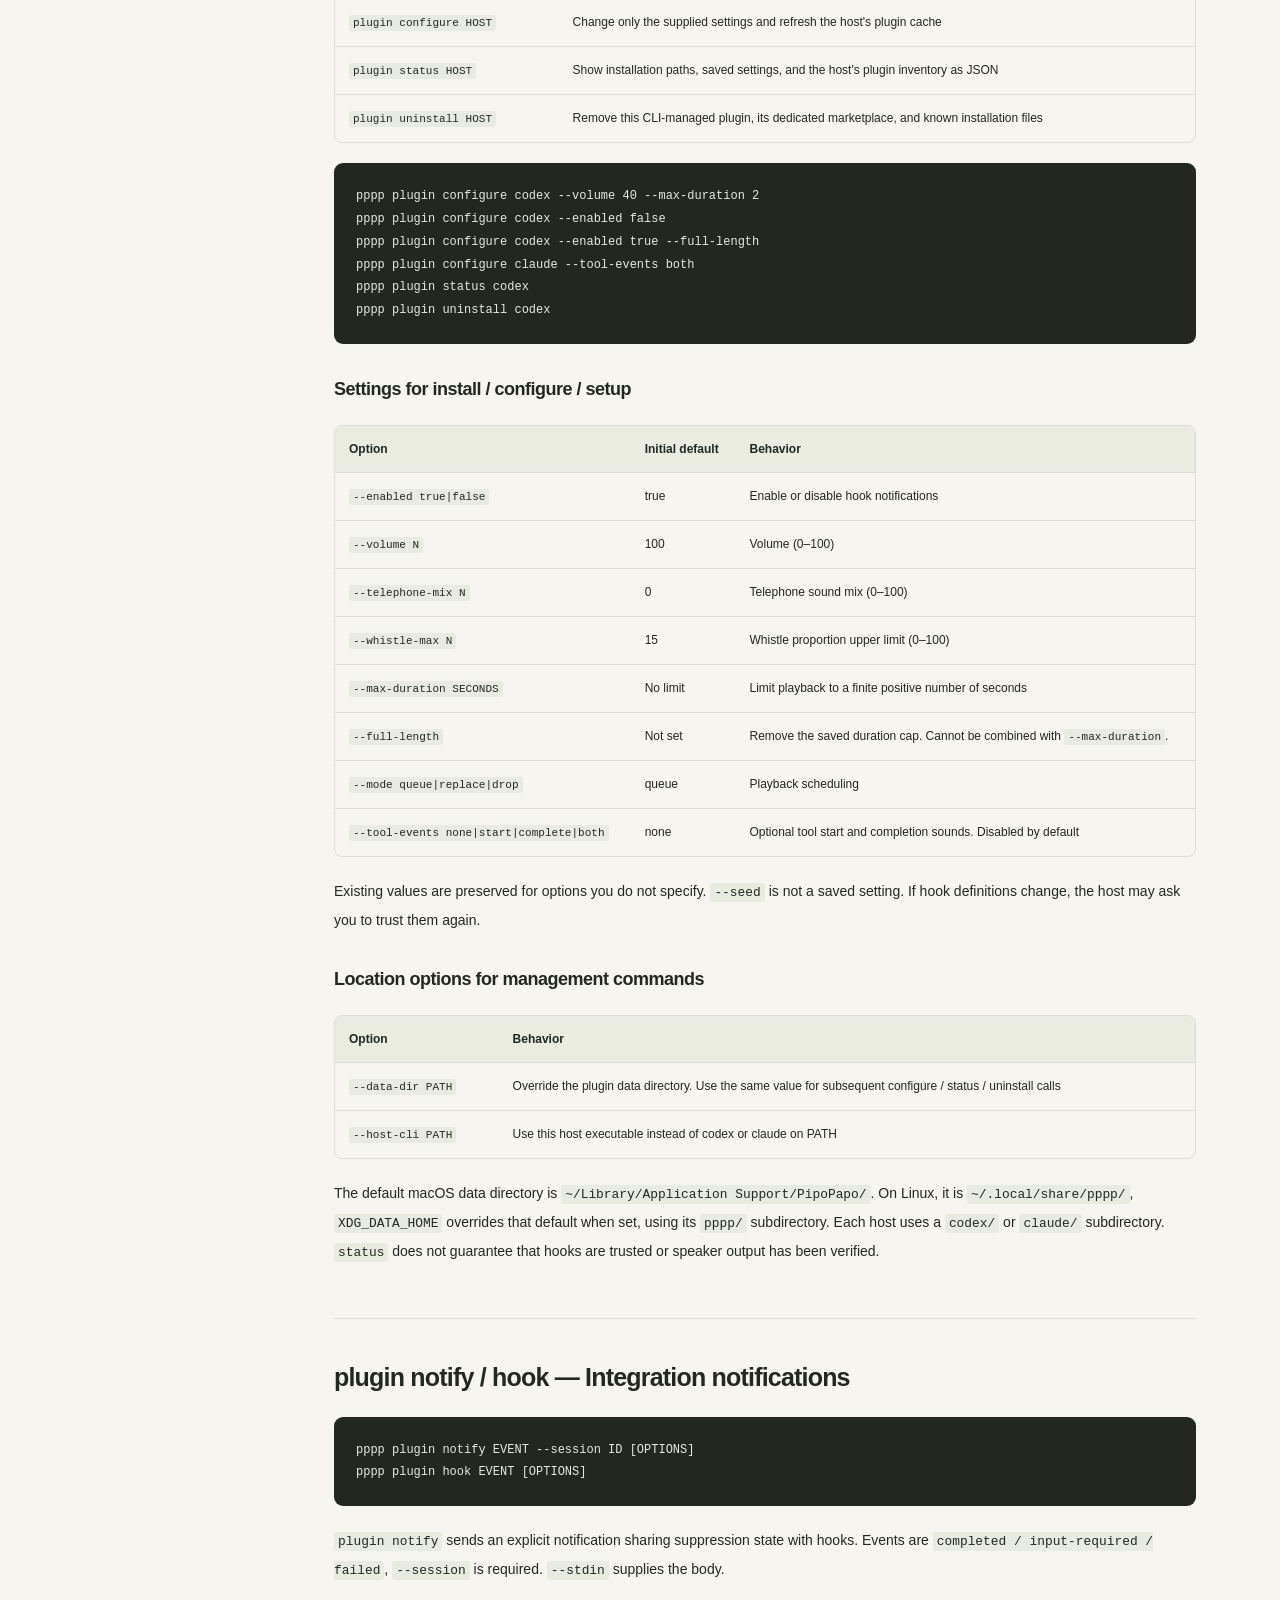
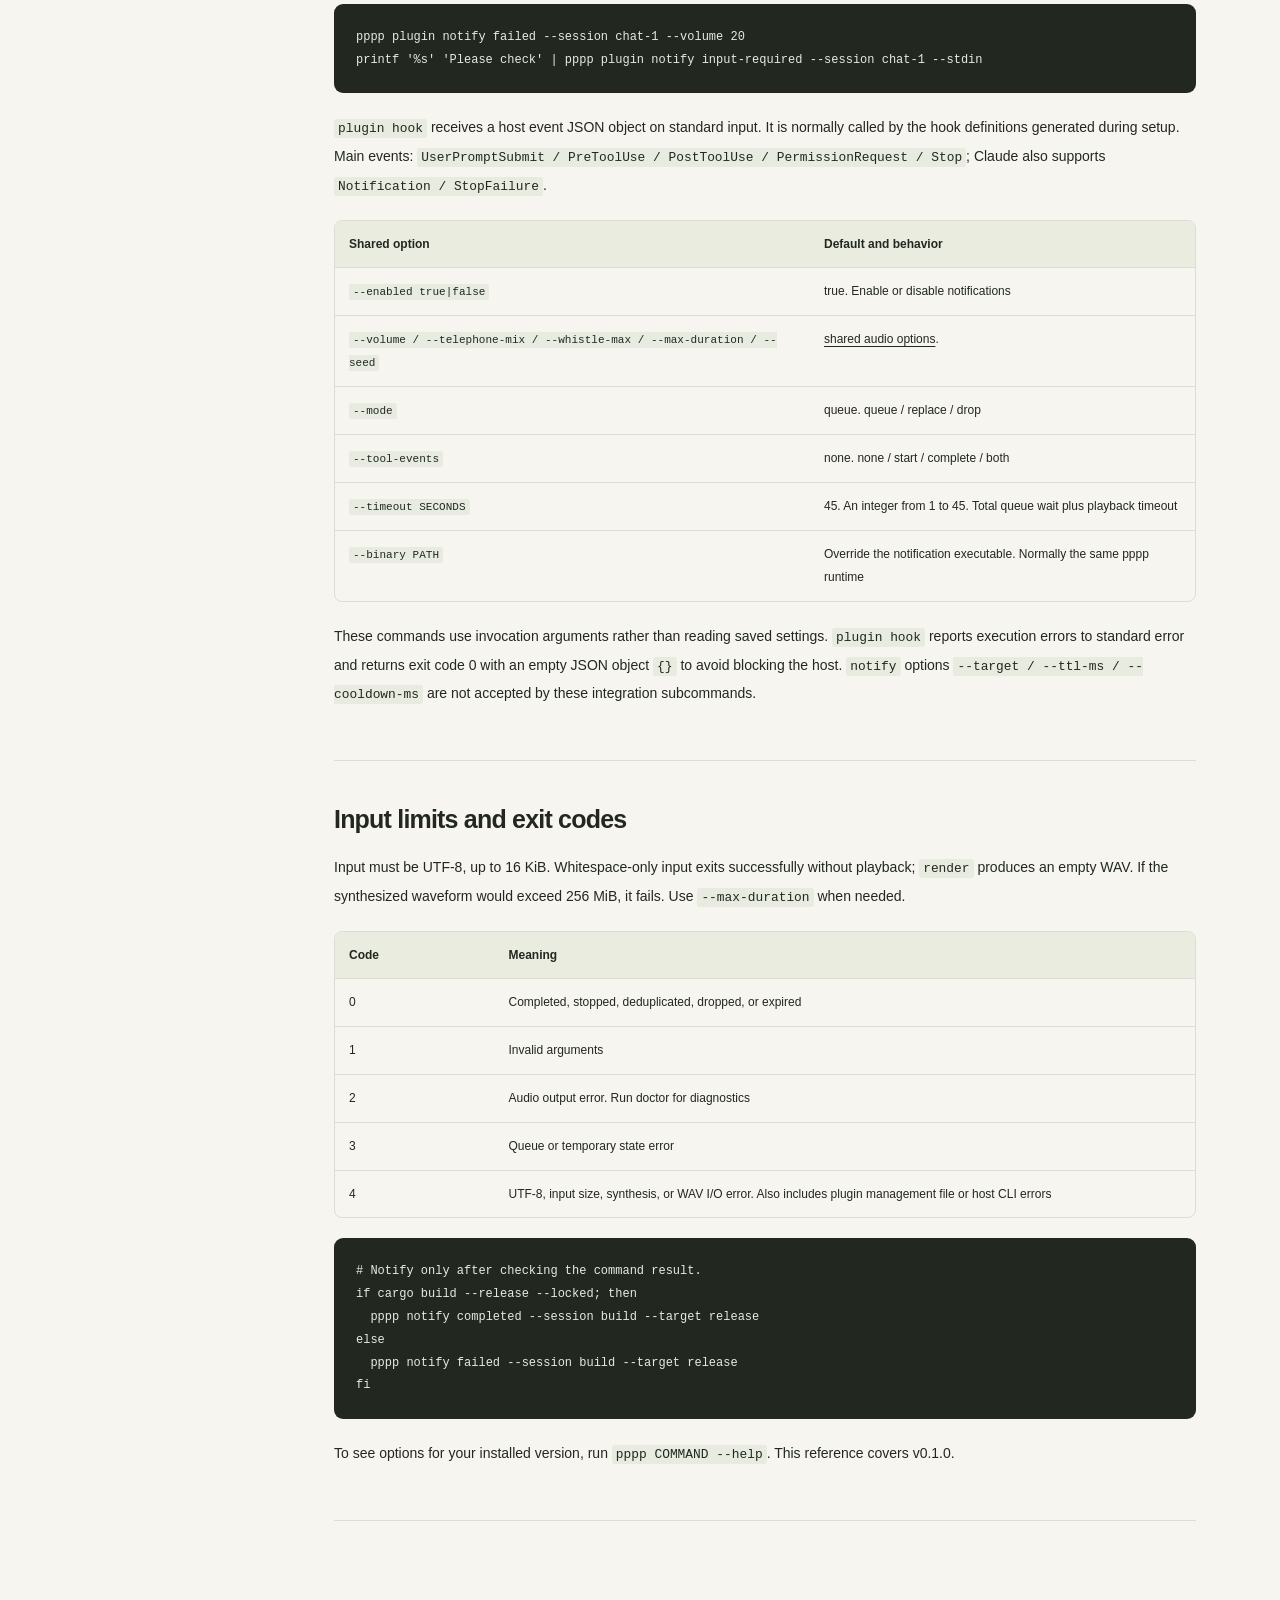
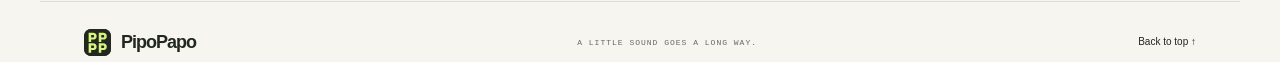
==== commit b9e16e38: "feat: localize website using browser language preferences" ====
--- a/commands.html
+++ b/commands.html
@@ -3,11 +3,12 @@
 <head>
   <meta charset="utf-8">
   <meta name="viewport" content="width=device-width, initial-scale=1">
+  <script src="./i18n.js?v=1"></script>
   <meta name="theme-color" content="#f6f5ef">
   <meta name="description" content="PipoPapo (pppp) のコマンドリファレンス。say、notify、render、stop、doctor、setup、pluginの引数・オプション・使用例。">
   <title>コマンドリファレンス — PipoPapo</title>
   <link rel="icon" href="./assets/icon.svg?v=2" type="image/svg+xml">
-  <link rel="stylesheet" href="./style.css">
+  <link rel="stylesheet" href="./style.css?v=2">
   <link rel="stylesheet" href="./commands.css">
 </head>
 <body>
--- a/style.css
+++ b/style.css
@@ -5,3 +5,26 @@
 @media(max-width:650px){.hero,.usage-layout,.start-grid{grid-template-columns:minmax(0,1fr)}.hero>*{min-width:0}.sound-machine{max-width:100%}.wave i{min-width:0}}
 @media(max-width:360px){.cli-label{display:none}nav>a[href="#usage"],nav>a[href="./commands.html"]{display:none}.hero-copy h1{font-size:38px}.hero-actions{gap:15px}.button{padding:12px 15px;gap:16px}.screen-bottom{font-size:8px}.machine-caption{font-size:7px}}
 @media(prefers-reduced-motion:reduce){html{scroll-behavior:auto}}
+
+/* English headings use spacing suited to Latin text. */
+html[data-localizing] body { visibility: hidden; }
+html:lang(en) h1 { letter-spacing: -1.5px; line-height: 1.25; }
+html:lang(en) .hero h1 { font-size: clamp(38px, 4.1vw, 56px); }
+html:lang(en) .voice:after { bottom: -2px; height: 17px; }
+html:lang(en) .section-heading h2 { line-height: 1.4; }
+html:lang(en) .hero-note { display: flex; flex-wrap: wrap; align-items: center; gap: 4px; }
+html:lang(en) .sound-caption { font-size: 10px; }
+html:lang(en) .sound-card h3 { font-size: 21px; }
+@media (max-width: 900px) {
+  html:lang(en) .hero-actions { gap: 18px; }
+  html:lang(en) .hero-actions .button { gap: 12px; padding-inline: 18px; }
+}
+@media (max-width: 650px) {
+  html:lang(en) .hero h1 { font-size: 43px; }
+  html:lang(en) .hero-actions { flex-wrap: wrap; }
+}
+@media (max-width: 360px) {
+  html:lang(en) .hero h1 { font-size: 37px; }
+  html:lang(en) .header nav { gap: 0; }
+  html:lang(en) .header .nav-cta { padding-inline: 10px; }
+}
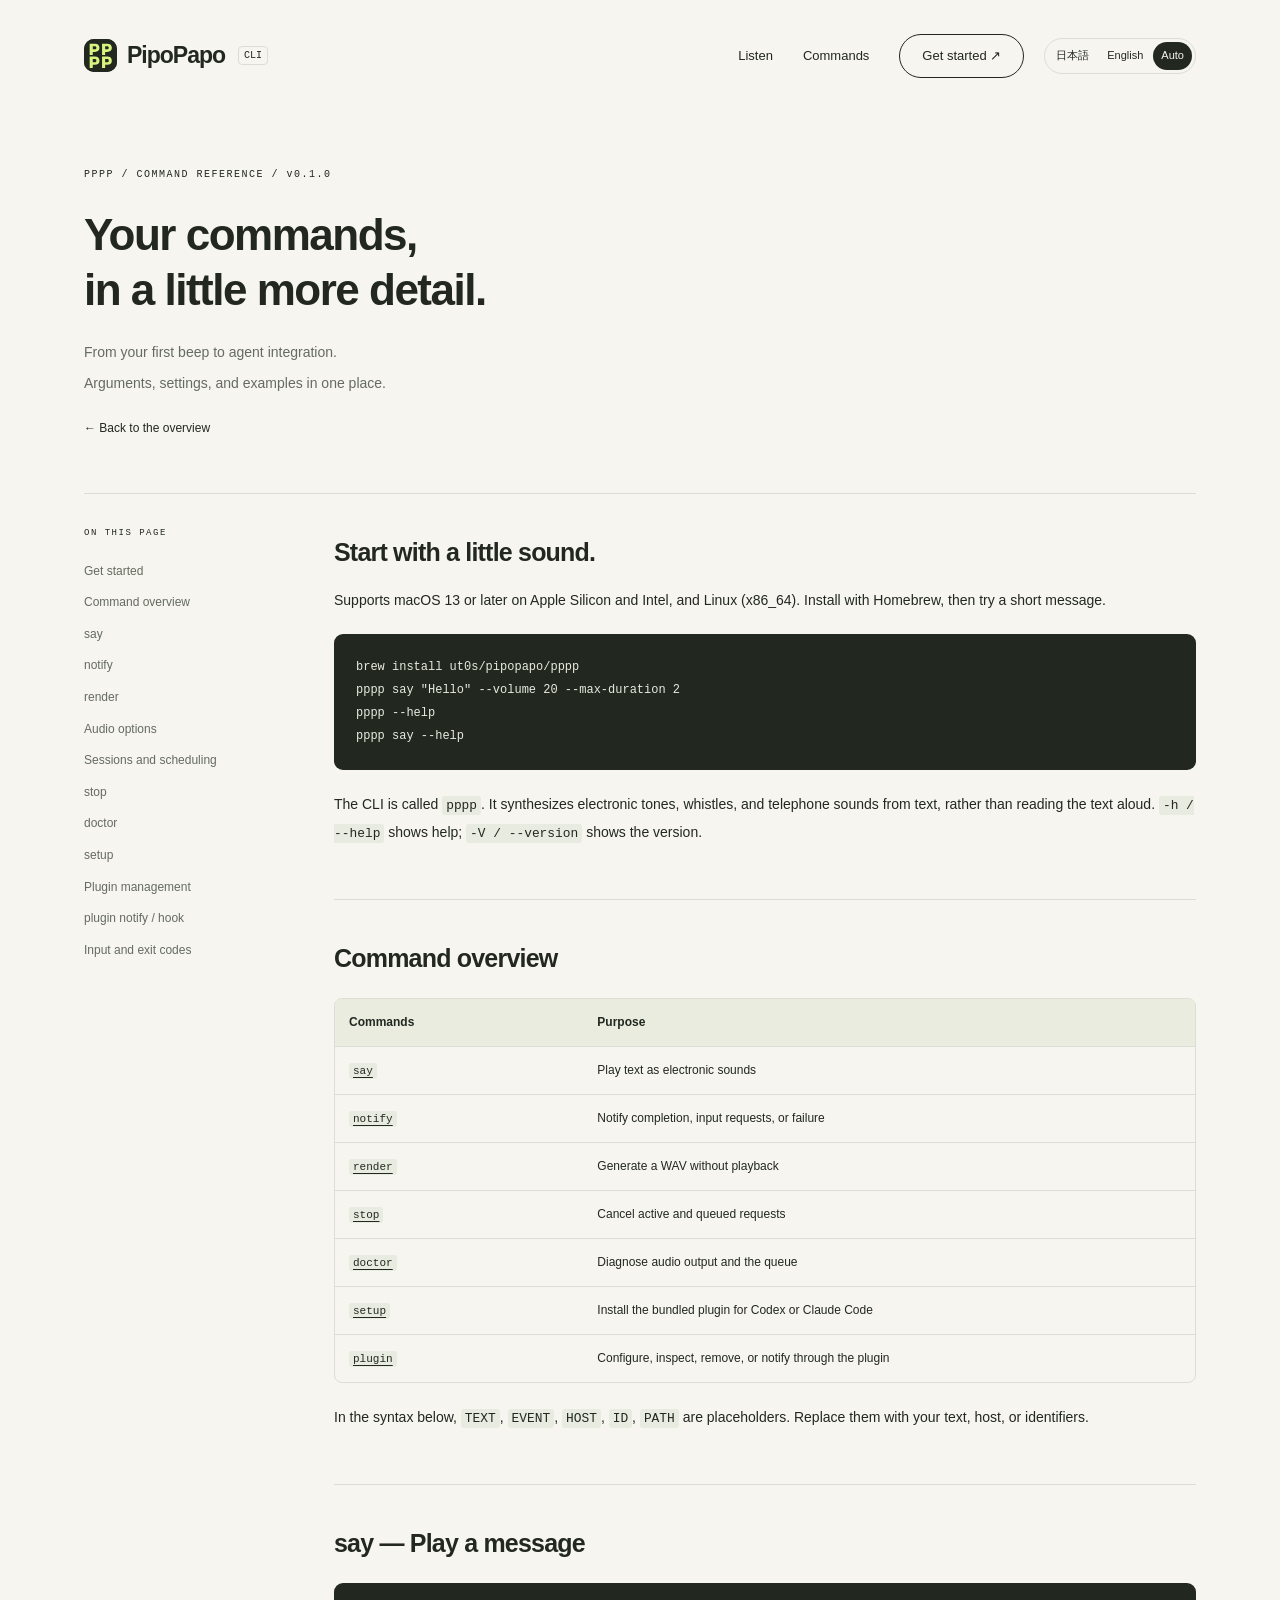
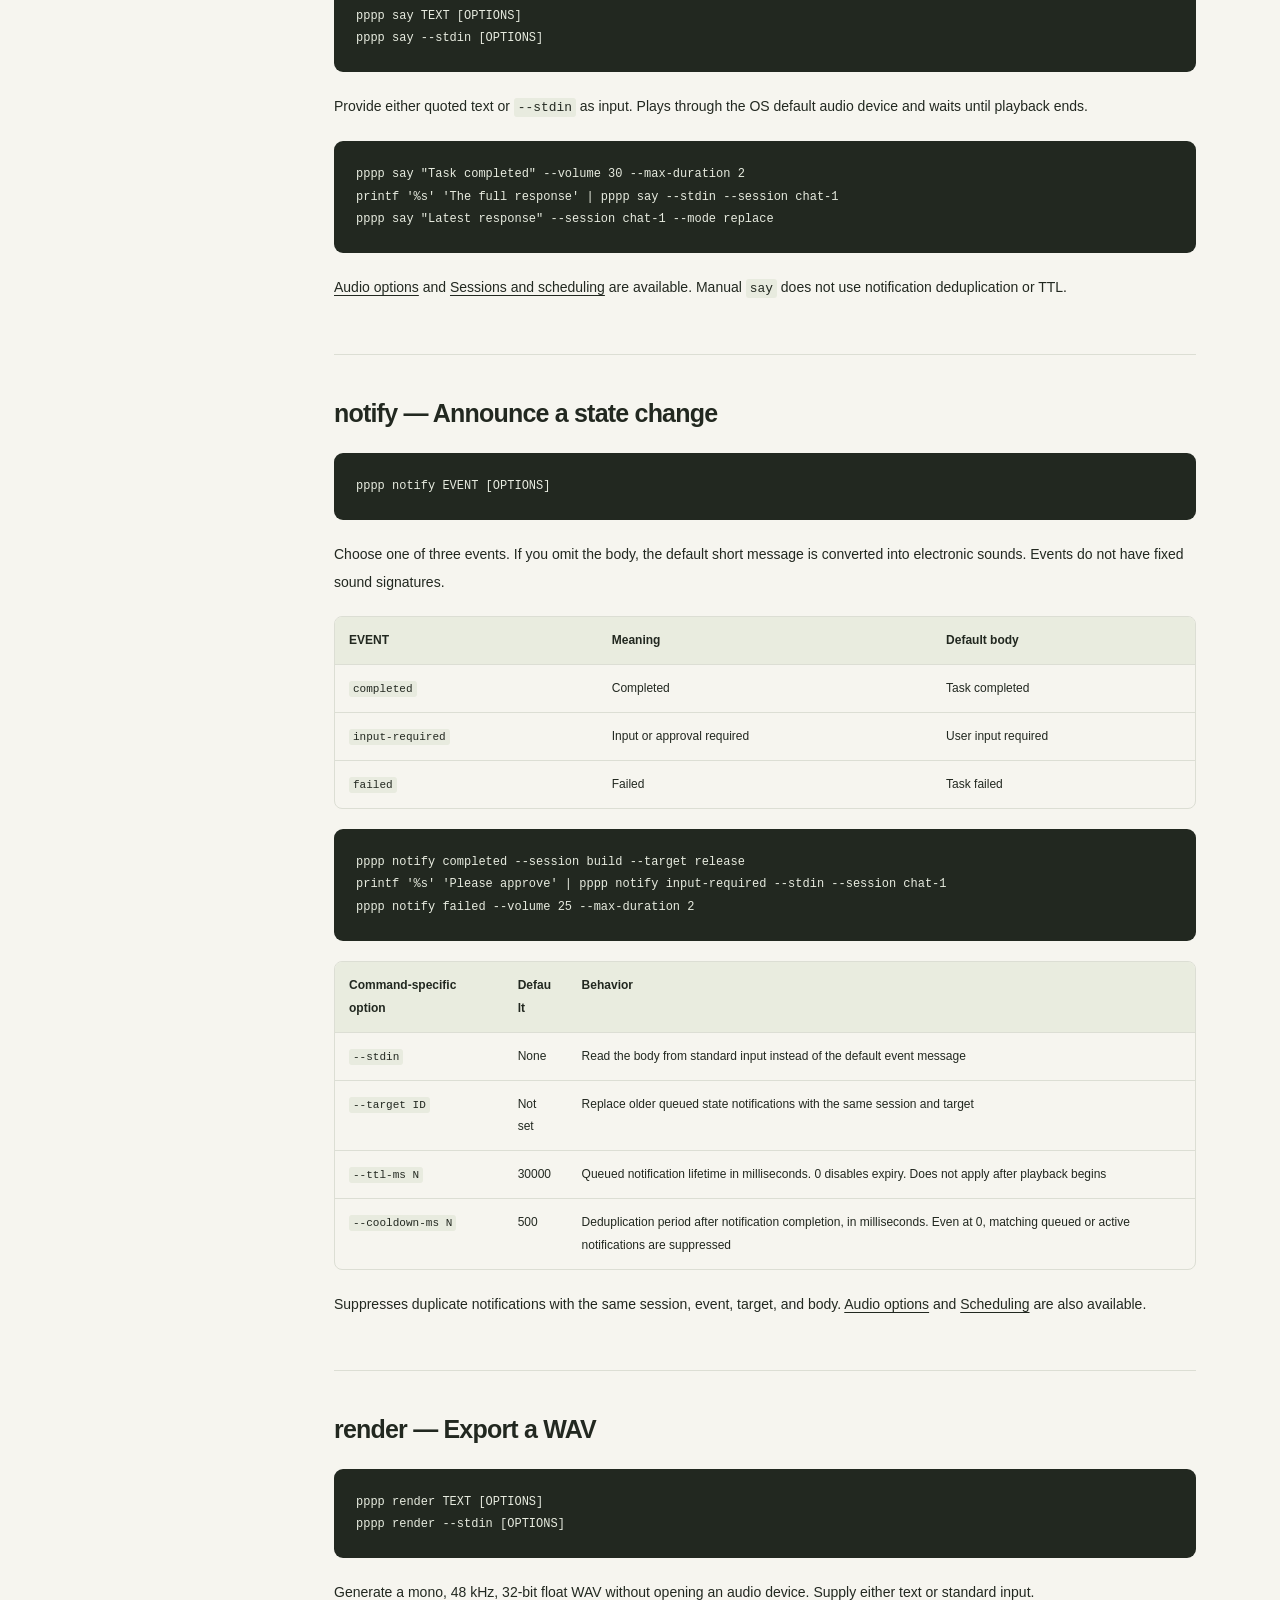
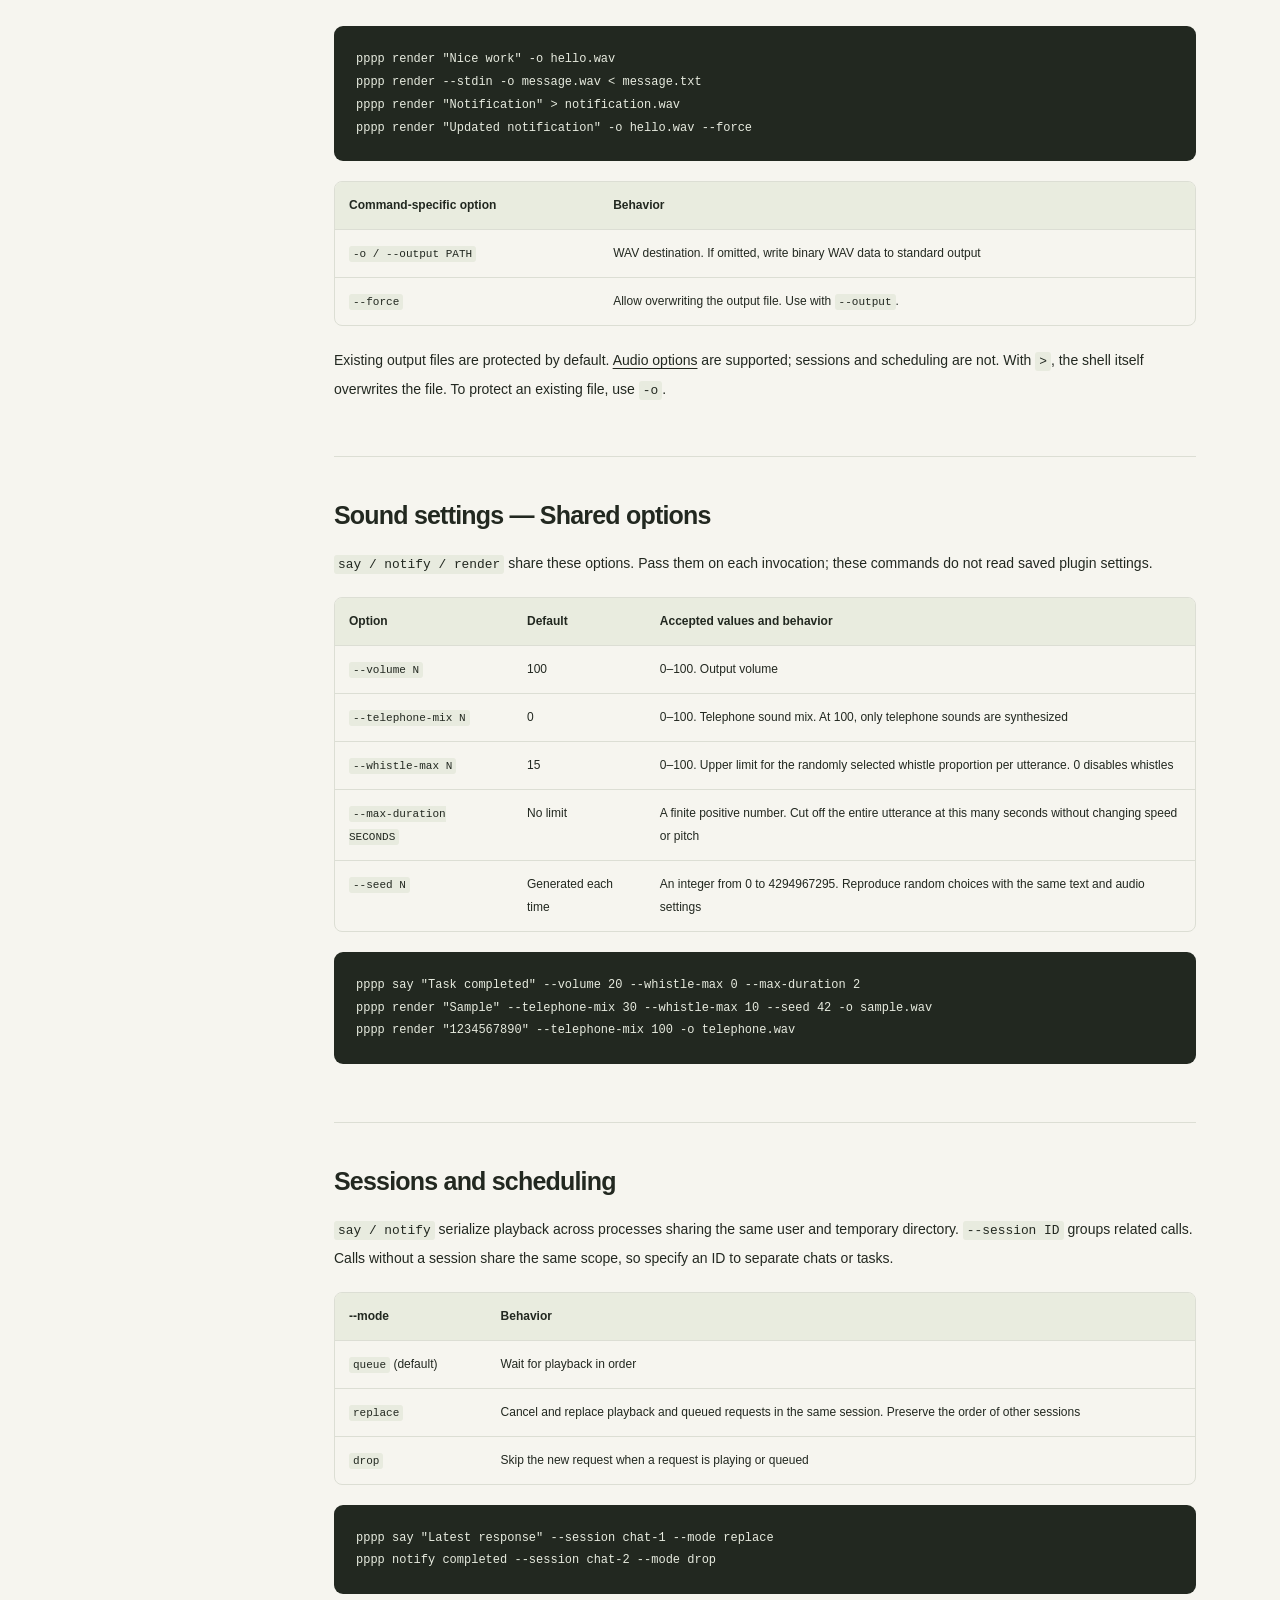
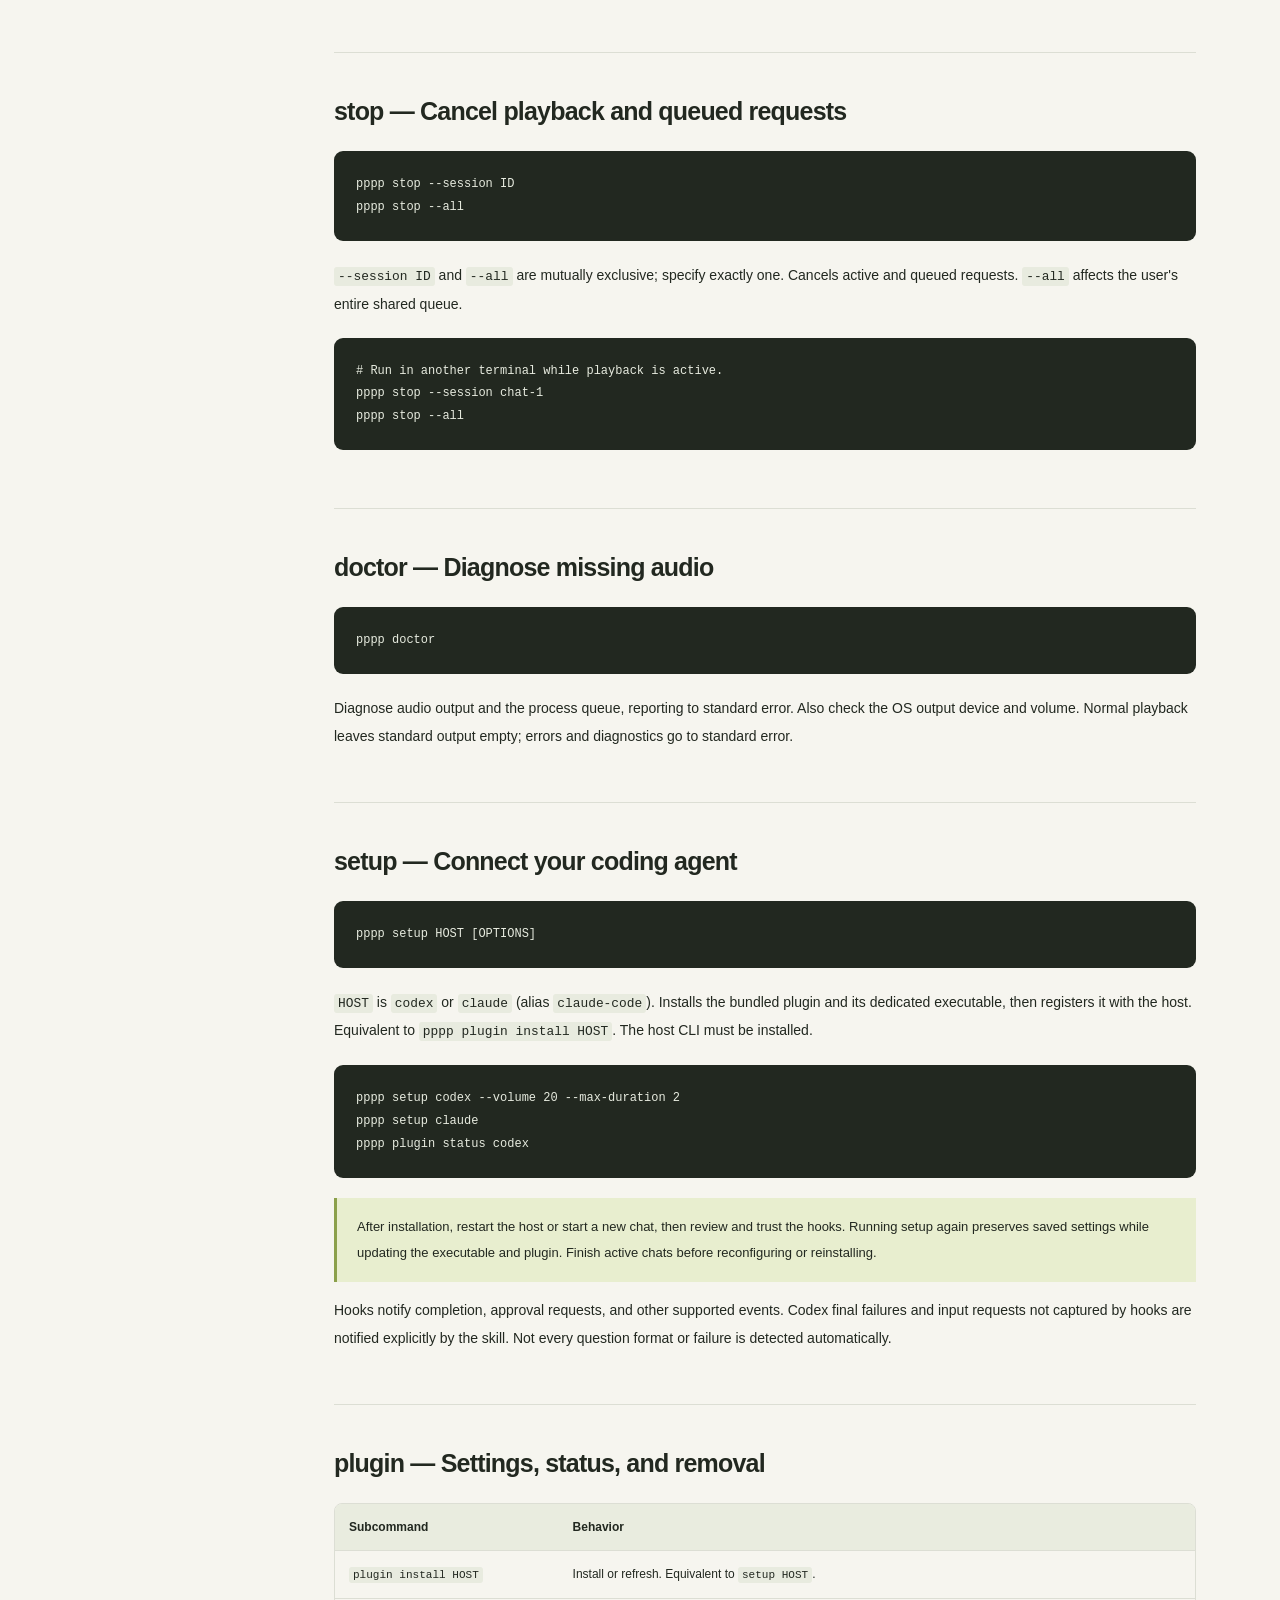
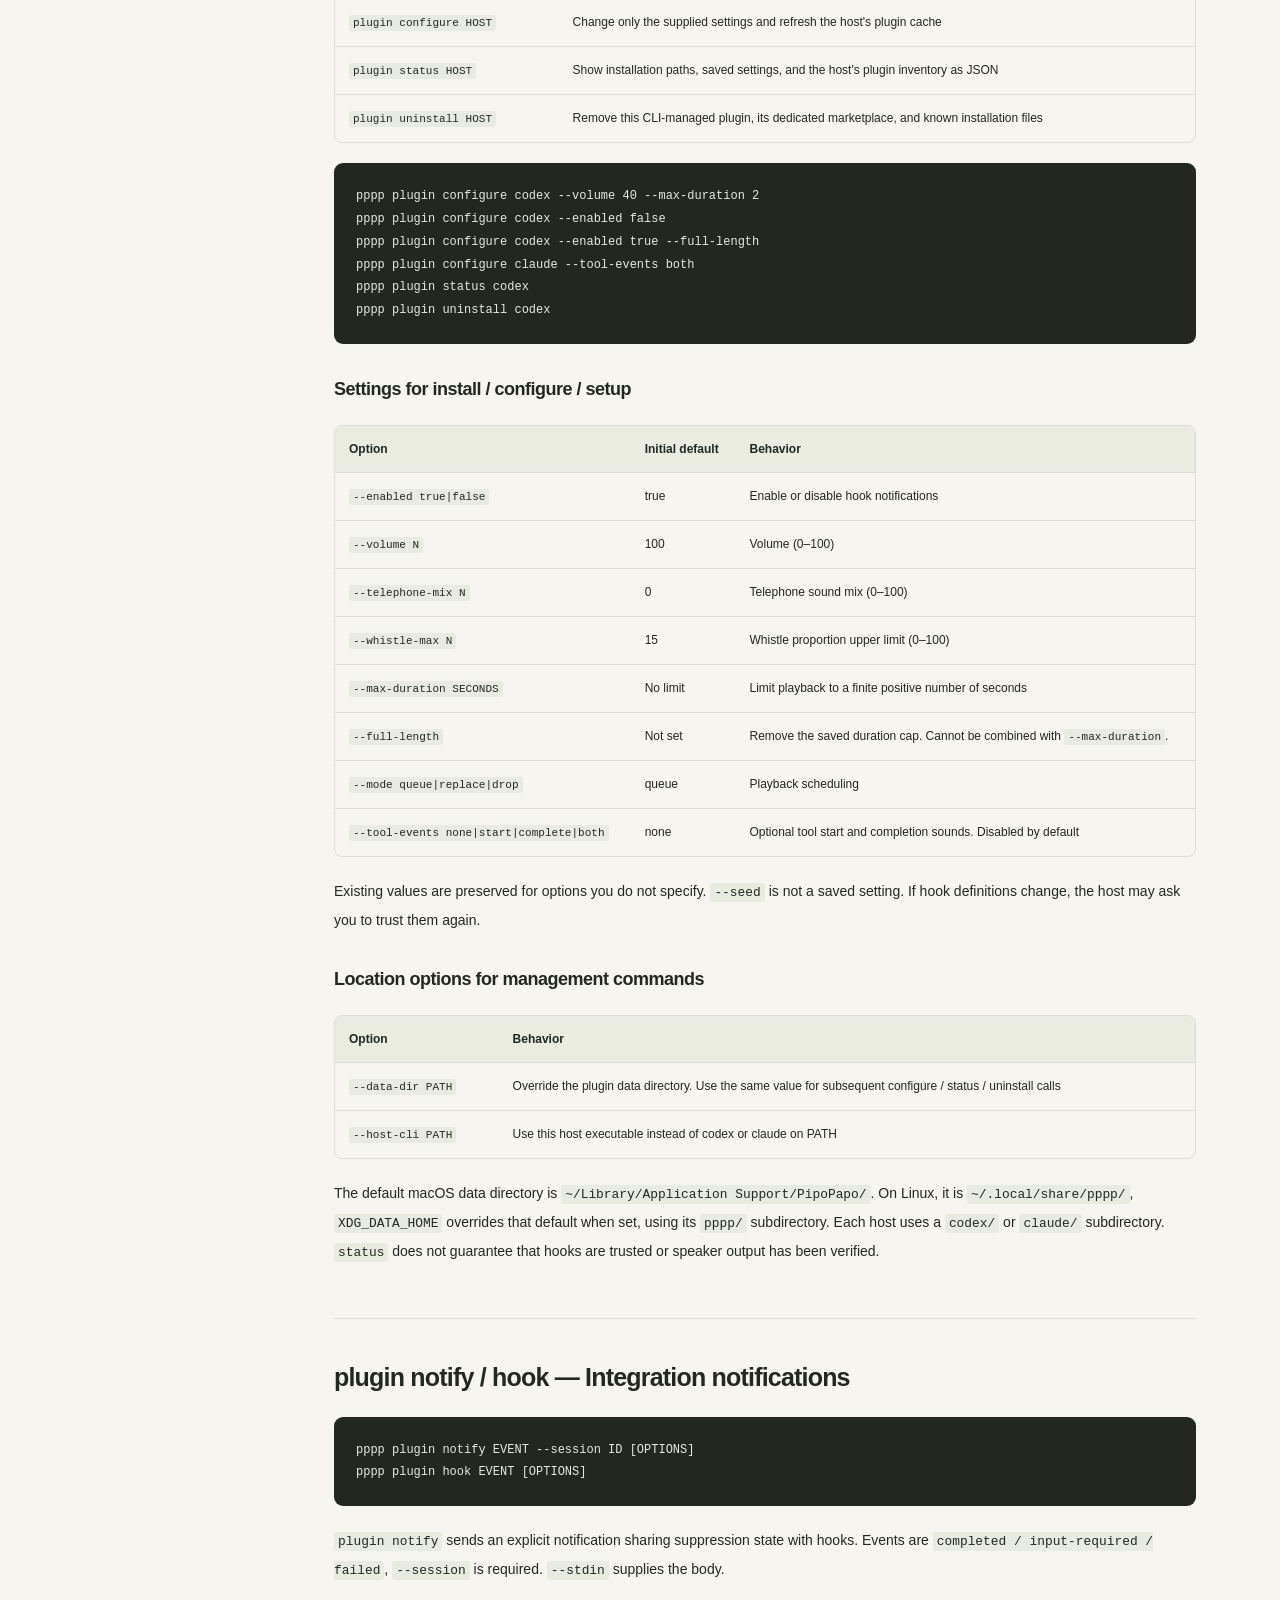
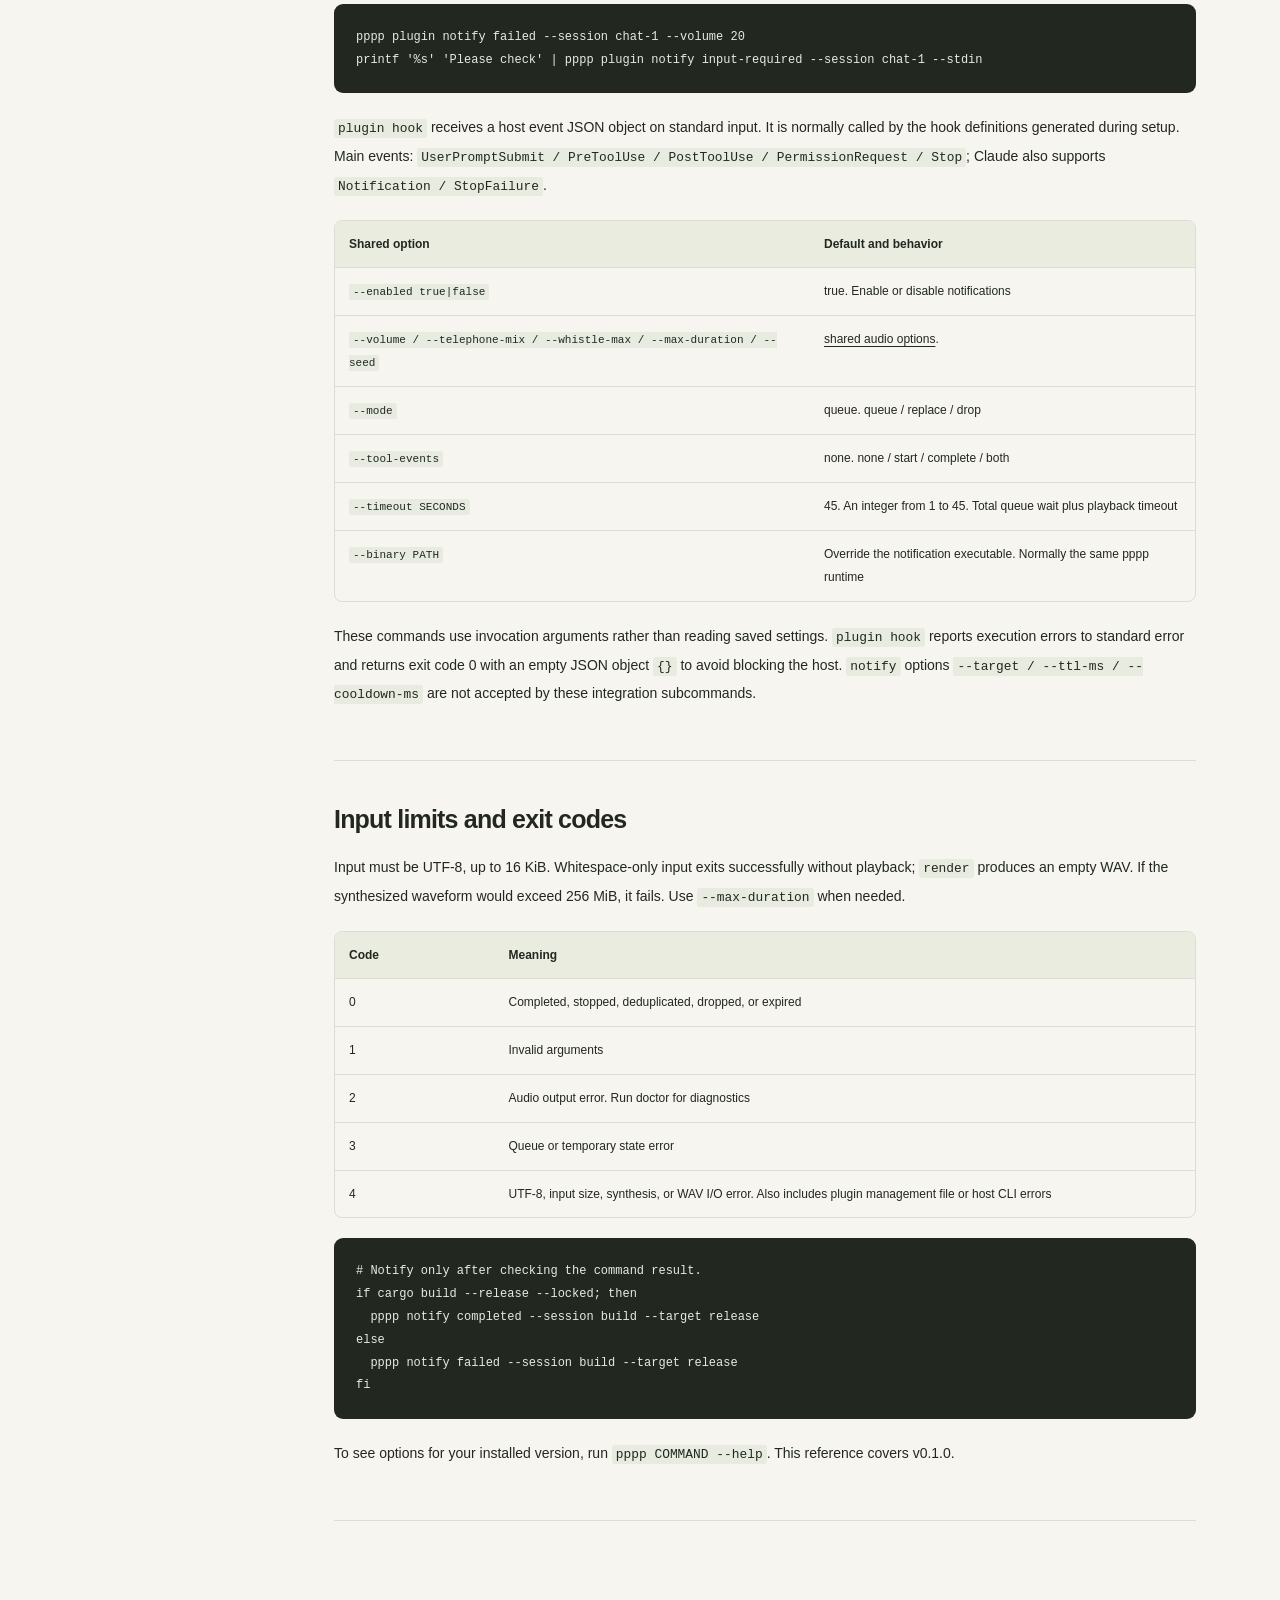
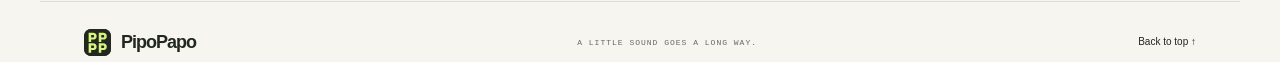
==== commit 12213674: "feat: add manual language switching links" ====
--- a/commands.html
+++ b/commands.html
@@ -3,12 +3,12 @@
 <head>
   <meta charset="utf-8">
   <meta name="viewport" content="width=device-width, initial-scale=1">
-  <script src="./i18n.js?v=1"></script>
+  <script src="./i18n.js?v=3"></script>
   <meta name="theme-color" content="#f6f5ef">
   <meta name="description" content="PipoPapo (pppp) のコマンドリファレンス。say、notify、render、stop、doctor、setup、pluginの引数・オプション・使用例。">
   <title>コマンドリファレンス — PipoPapo</title>
   <link rel="icon" href="./assets/icon.svg?v=2" type="image/svg+xml">
-  <link rel="stylesheet" href="./style.css?v=2">
+  <link rel="stylesheet" href="./style.css?v=4">
   <link rel="stylesheet" href="./commands.css">
 </head>
 <body>
@@ -16,12 +16,17 @@
   <header class="header wrap">
     <a class="brand" href="./" aria-label="PipoPapo ホーム"><img class="brand-icon" src="./assets/icon.svg?v=2" width="33" height="33" alt="">PipoPapo<span class="cli-label">CLI</span></a>
     <nav aria-label="メインナビゲーション"><a href="./#sounds">音を聴く</a><a href="./commands.html" aria-current="page">コマンド</a><a class="nav-cta" href="./#start">はじめる ↗</a></nav>
+    <div class="language-switch" role="group" aria-label="表示言語" hidden>
+      <a href="?lang=ja" data-language="ja" lang="ja" hreflang="ja">日本語</a>
+      <a href="?lang=en" data-language="en" lang="en" hreflang="en">English</a>
+      <a href="?lang=auto" data-language="auto">自動</a>
+    </div>
   </header>
   <main id="main" class="wrap reference">
     <div class="reference-intro"><p class="eyebrow">PPPP / COMMAND REFERENCE / v0.1.0</p><h1>コマンドを、<br>もう少し詳しく。</h1><p class="lead">ひとつ鳴らすところから、エージェントとの連携まで。<br>引数・設定・使用例をまとめました。</p><a class="text-link" href="./">← 紹介ページへ戻る</a></div>
     <div class="reference-layout">
       <aside class="reference-toc"><nav aria-label="コマンド目次"><span class="eyebrow">ON THIS PAGE</span><a href="#quickstart">はじめる</a><a href="#overview">コマンド一覧</a><a href="#say">say</a><a href="#notify">notify</a><a href="#render">render</a><a href="#audio">音の調整</a><a href="#scheduling">セッション・待機</a><a href="#stop">stop</a><a href="#doctor">doctor</a><a href="#setup">setup</a><a href="#plugin">plugin 管理</a><a href="#plugin-notify">plugin notify / hook</a><a href="#errors">入力・終了コード</a></nav></aside>
-      <div class="reference-content"><section class="reference-section" id="quickstart"><h2>まずは、ひとつ鳴らしてみる。</h2><p>macOS 13以降、Apple Silicon / Intelに対応。Homebrewで導入したら、短い本文を渡して試せます。</p><pre><code>brew install ut0s/pipopapo/pppp
+      <div class="reference-content"><section class="reference-section" id="quickstart"><h2>まずは、ひとつ鳴らしてみる。</h2><p>macOS 13以降、Apple Silicon / Intel、Linux（x86_64）に対応。Homebrewで導入したら、短い本文を渡して試せます。</p><pre><code>brew install ut0s/pipopapo/pppp
 pppp say &quot;こんにちは&quot; --volume 20 --max-duration 2
 pppp --help
 pppp say --help</code></pre><p>CLI名は <code>pppp</code>。本文から電子音・口笛・電話音を合成します。人の声で文章を読み上げる機能ではありません。<code>-h / --help</code> はヘルプ、<code>-V / --version</code> はバージョンを表示します。</p></section>
--- a/style.css
+++ b/style.css
@@ -5,6 +5,61 @@
 @media(max-width:650px){.hero,.usage-layout,.start-grid{grid-template-columns:minmax(0,1fr)}.hero>*{min-width:0}.sound-machine{max-width:100%}.wave i{min-width:0}}
 @media(max-width:360px){.cli-label{display:none}nav>a[href="#usage"],nav>a[href="./commands.html"]{display:none}.hero-copy h1{font-size:38px}.hero-actions{gap:15px}.button{padding:12px 15px;gap:16px}.screen-bottom{font-size:8px}.machine-caption{font-size:7px}}
 @media(prefers-reduced-motion:reduce){html{scroll-behavior:auto}}
+
+.demo-video:not([hidden]) {
+  display: block;
+  width: 100%;
+  aspect-ratio: 16 / 9;
+  min-height: 200px;
+  border: 0;
+  border-radius: 12px;
+  background: var(--ink);
+}
+
+.language-switch:not([hidden]) {
+  display: flex;
+  align-items: center;
+  gap: 2px;
+  margin-left: 20px;
+  padding: 3px;
+  border: 1px solid var(--line);
+  border-radius: 20px;
+}
+
+.language-switch a {
+  padding: 4px 8px;
+  border-radius: 16px;
+  font-size: 11px;
+  white-space: nowrap;
+}
+
+.language-switch a[aria-current] {
+  background: var(--ink);
+  color: var(--paper);
+}
+
+.header:has(.language-switch:not([hidden])) > nav {
+  margin-left: auto;
+}
+
+@media (max-width: 650px) {
+  .header:has(.language-switch:not([hidden])) {
+    display: grid;
+    grid-template-columns: minmax(0, 1fr) auto;
+    align-content: center;
+    gap: 5px 8px;
+  }
+
+  .header .language-switch {
+    grid-column: 2;
+    grid-row: 1;
+    margin-left: 0;
+  }
+
+  .header:has(.language-switch:not([hidden])) > nav {
+    grid-column: 1 / -1;
+  }
+}
 
 /* English headings use spacing suited to Latin text. */
 html[data-localizing] body { visibility: hidden; }
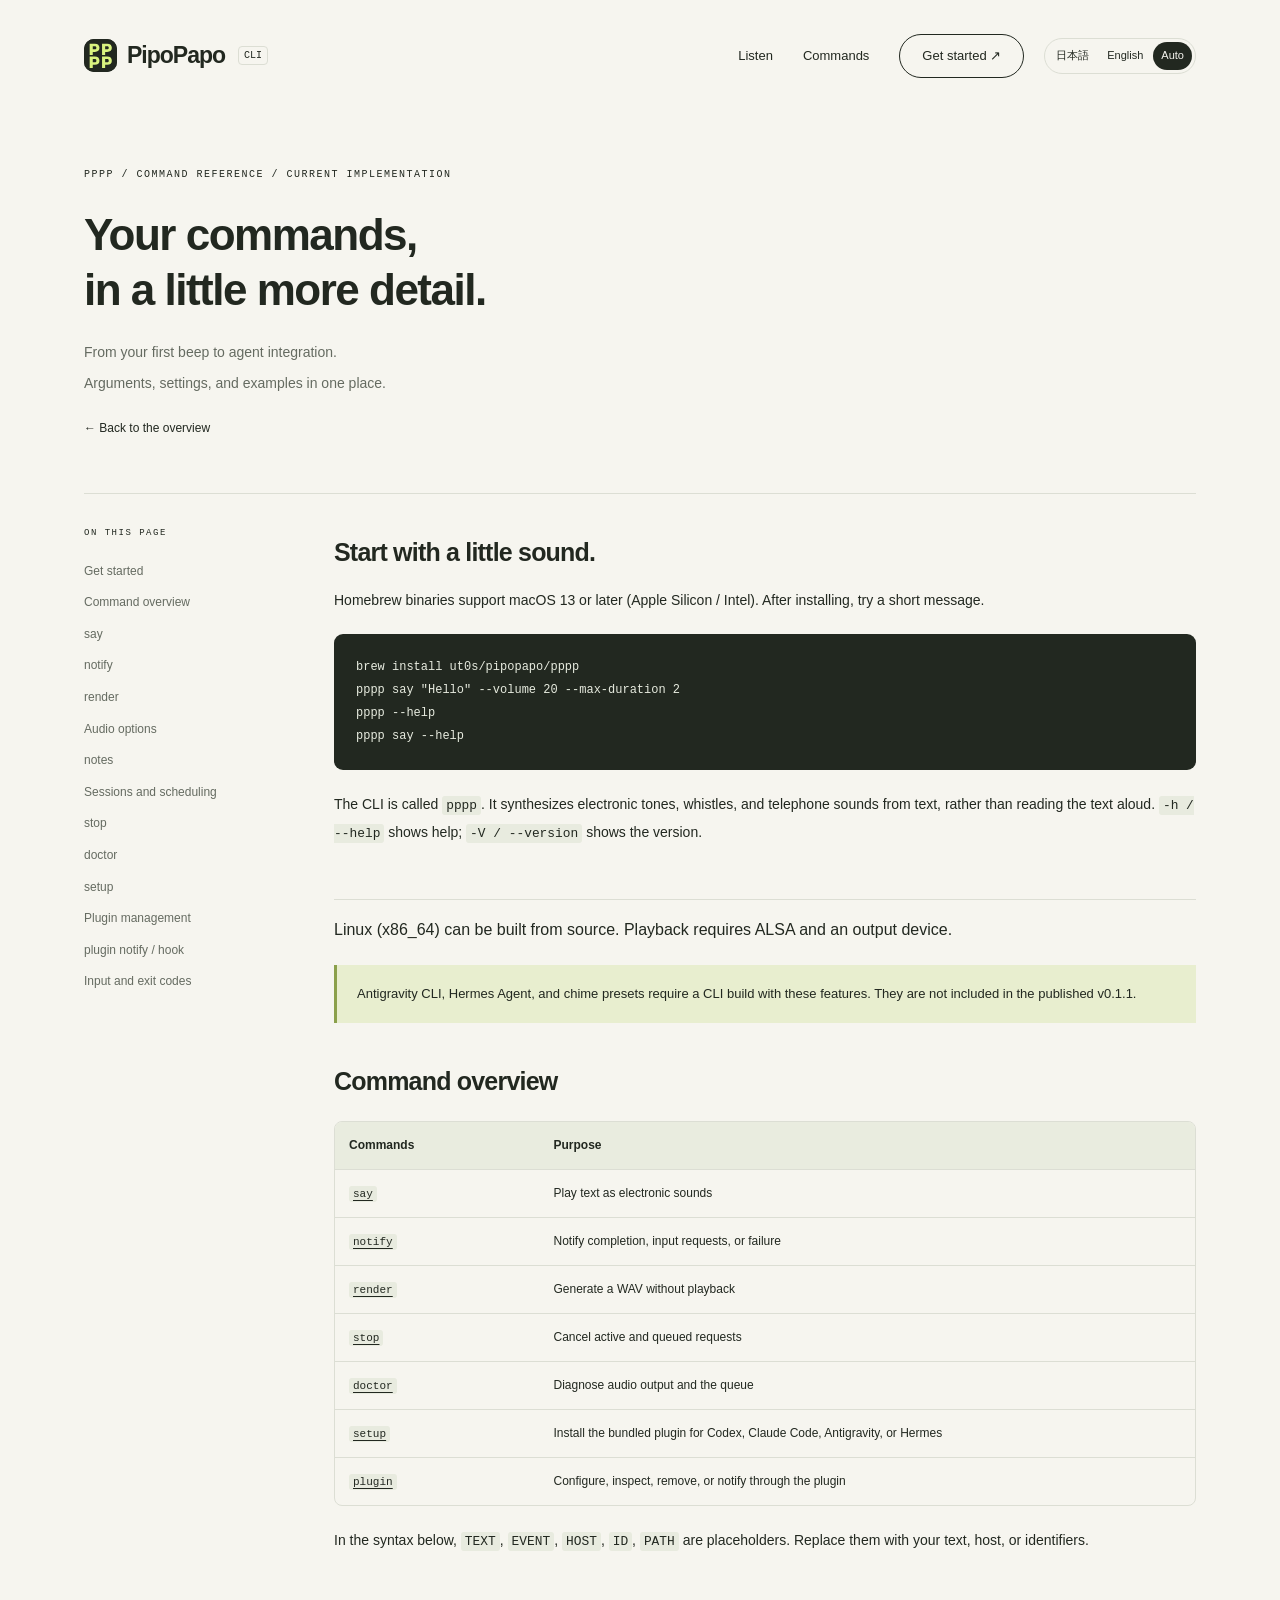
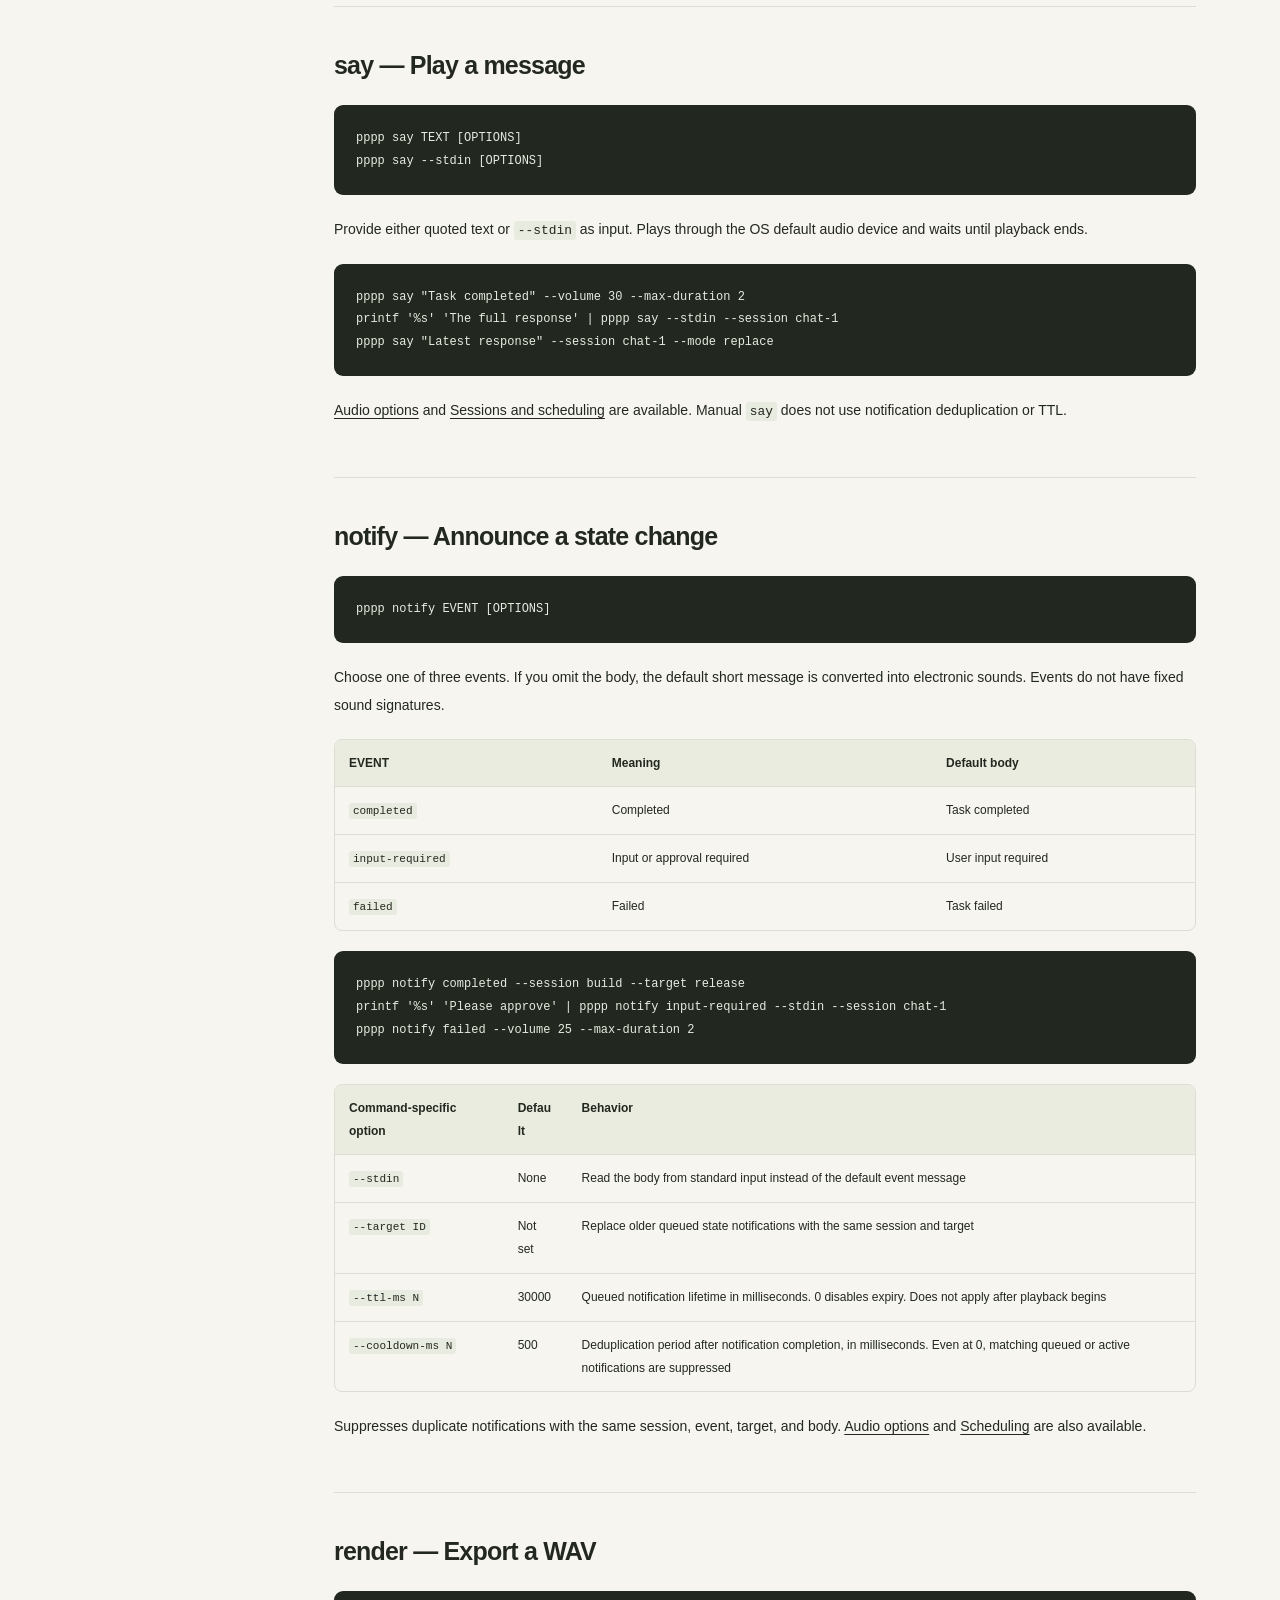
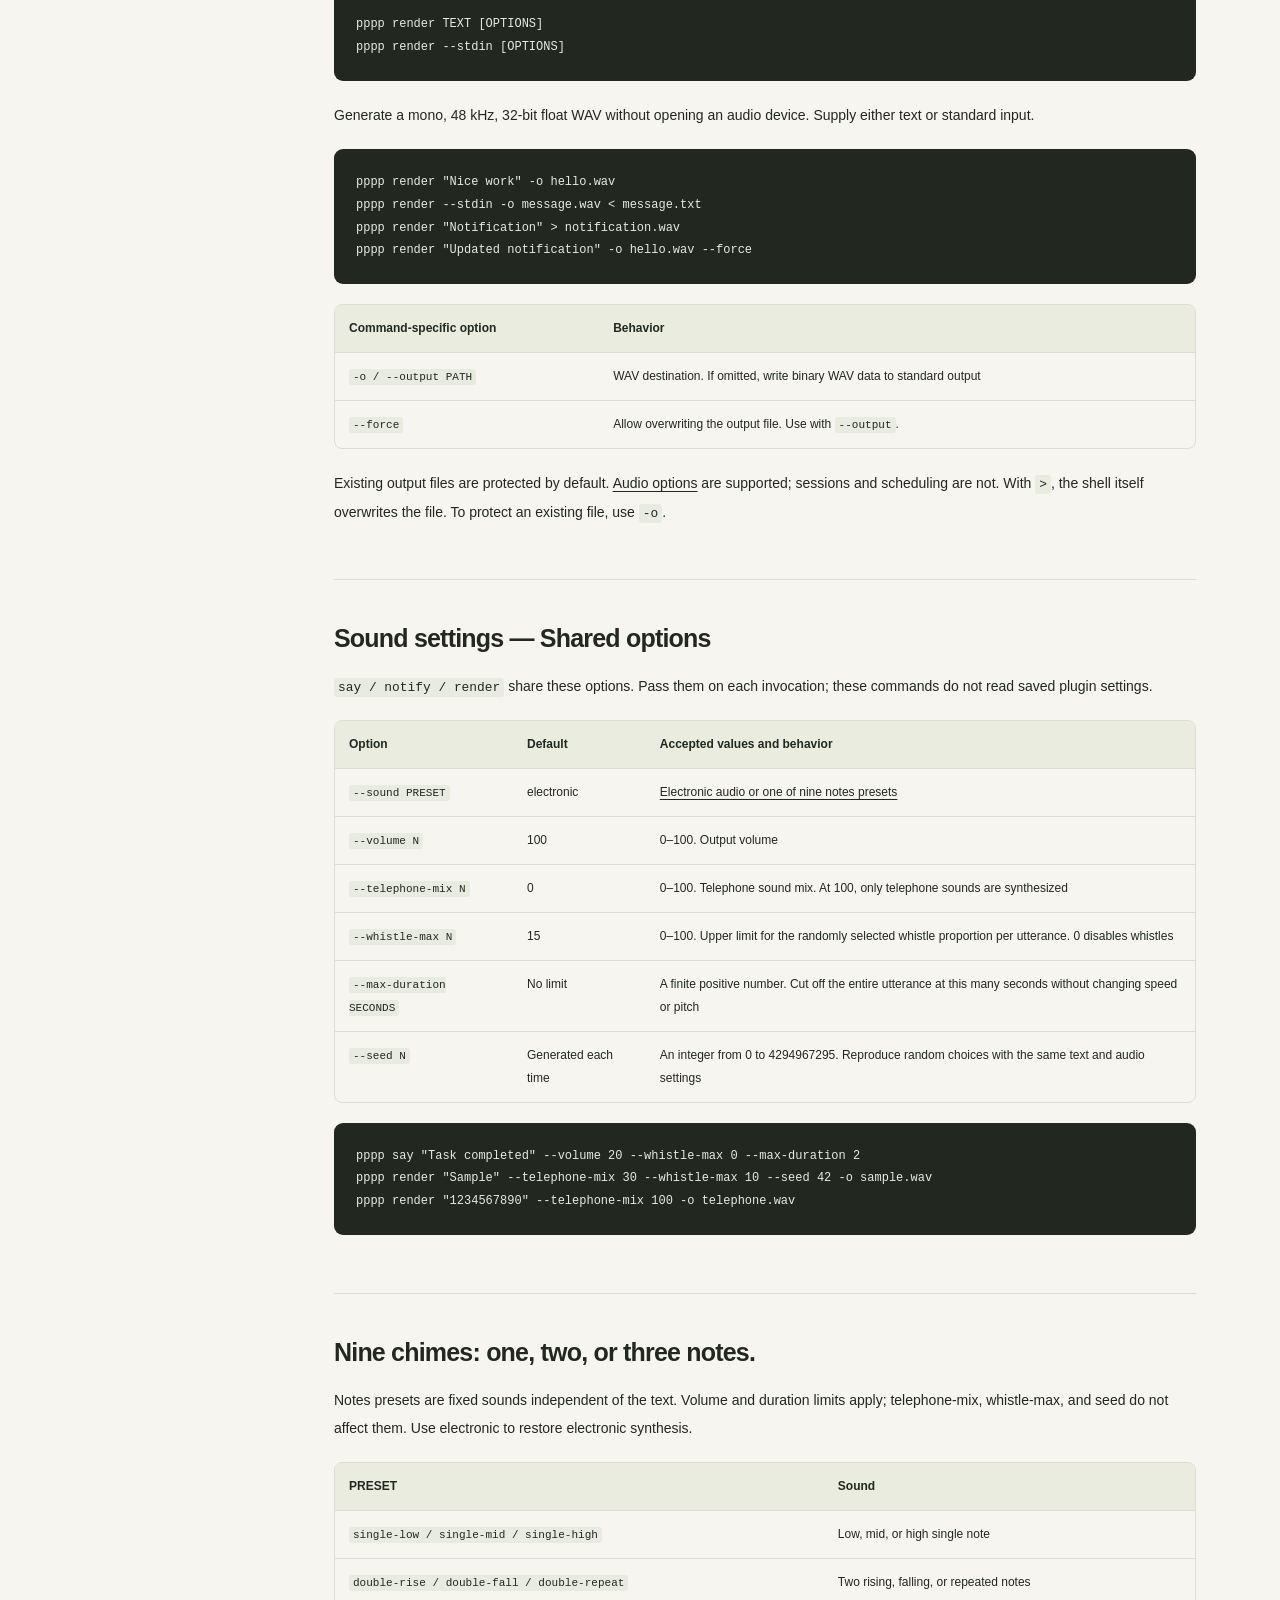
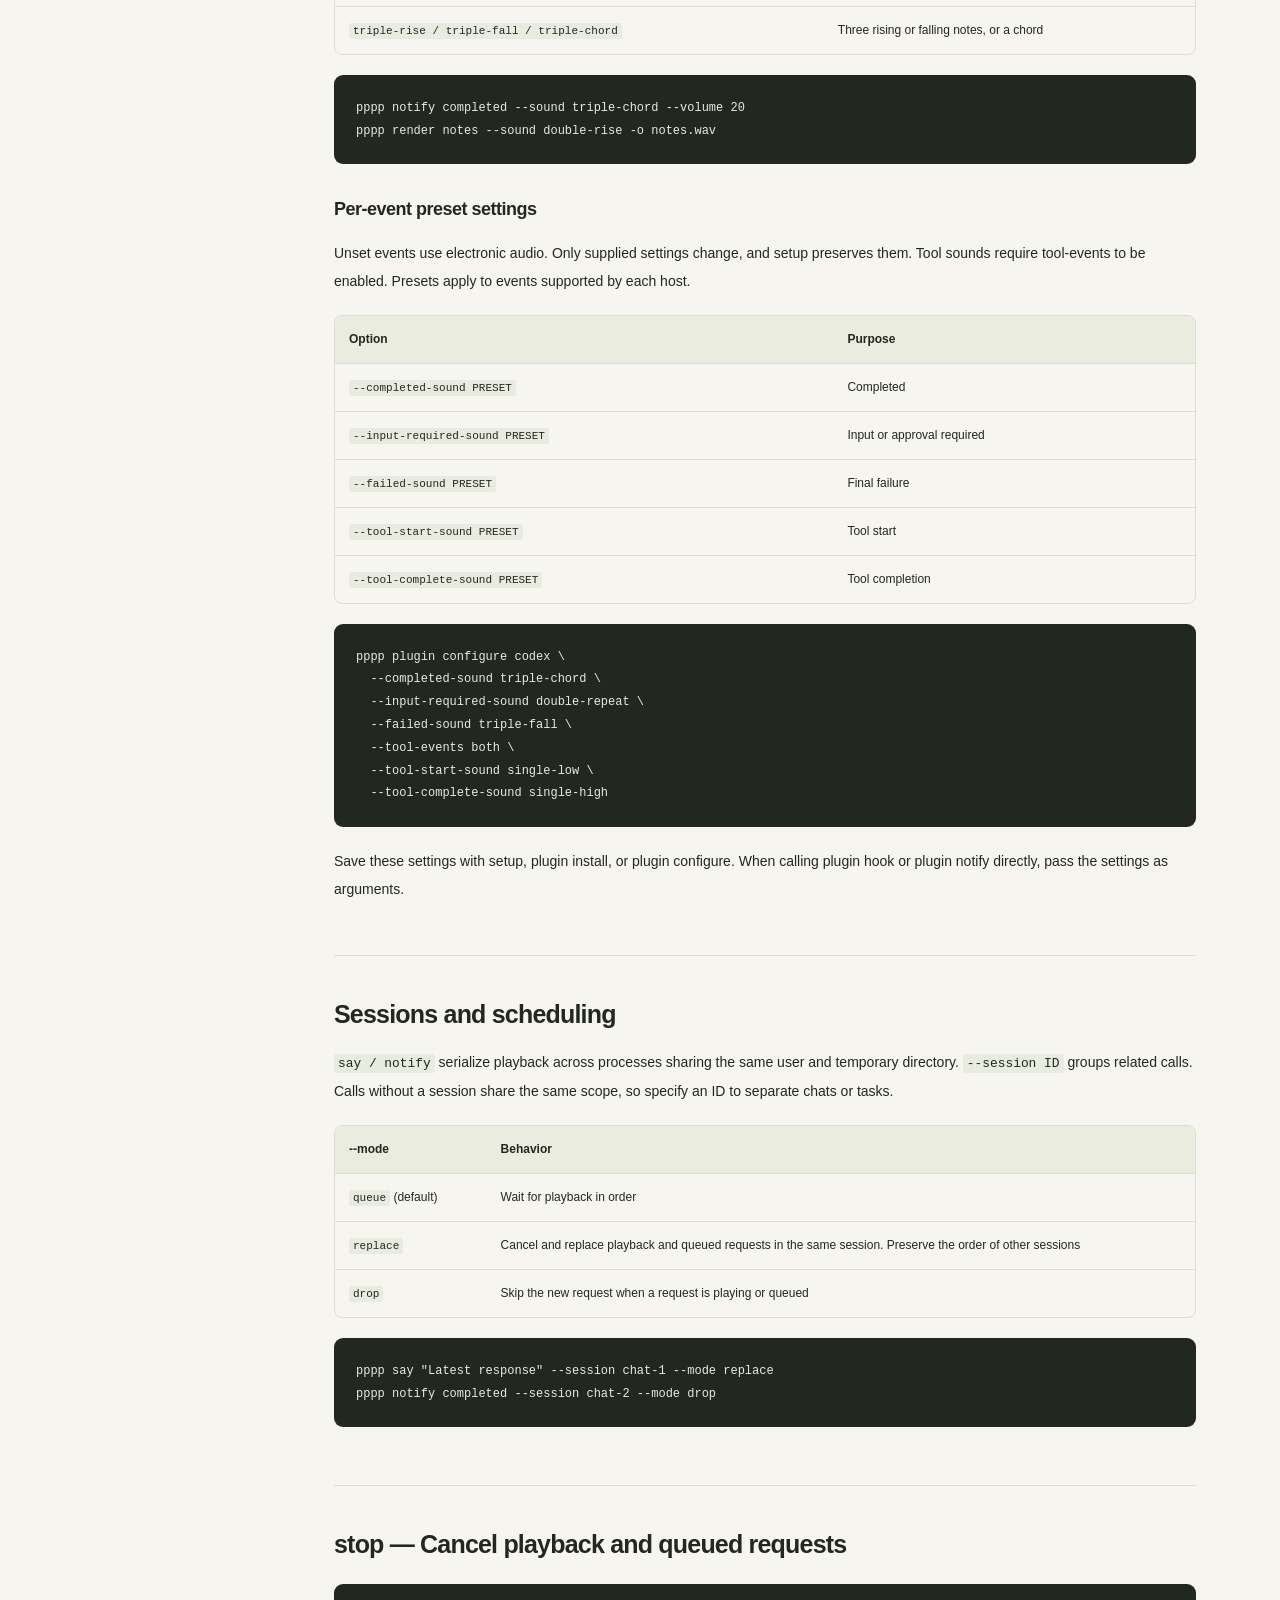
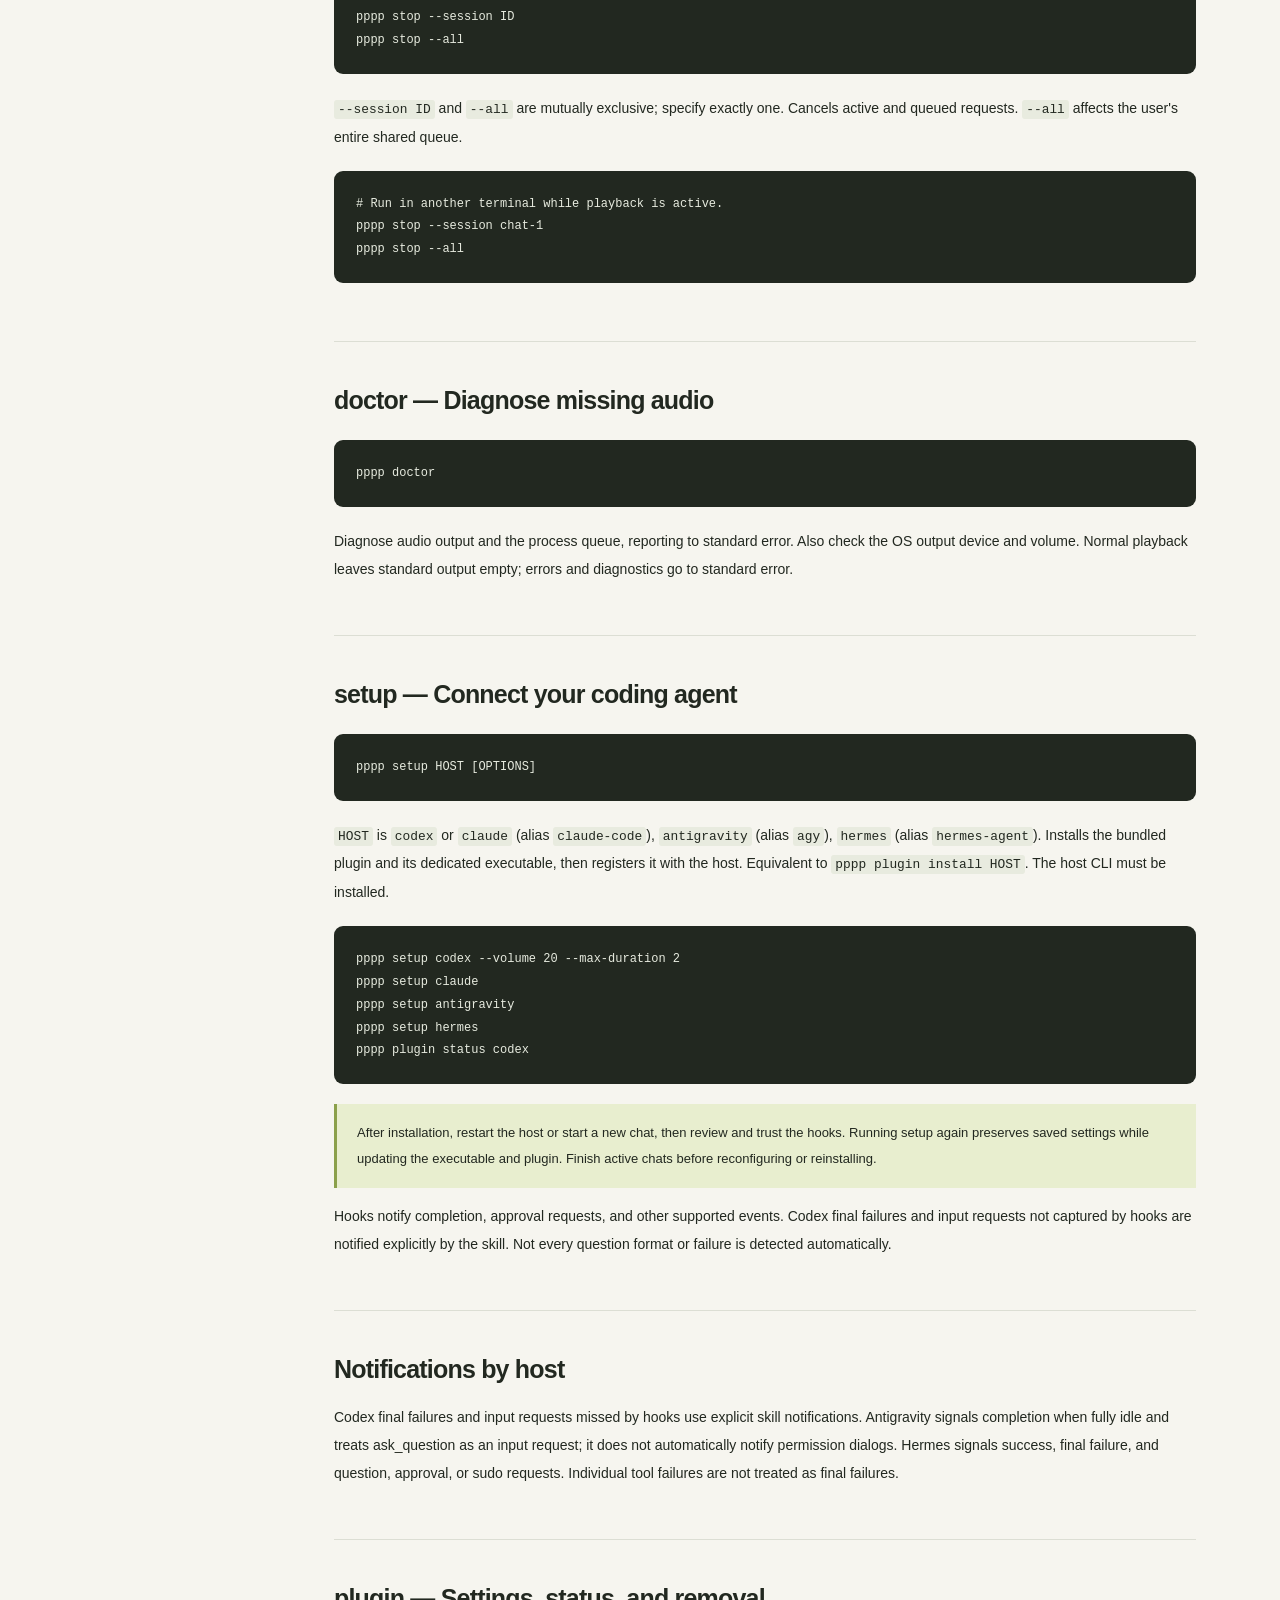
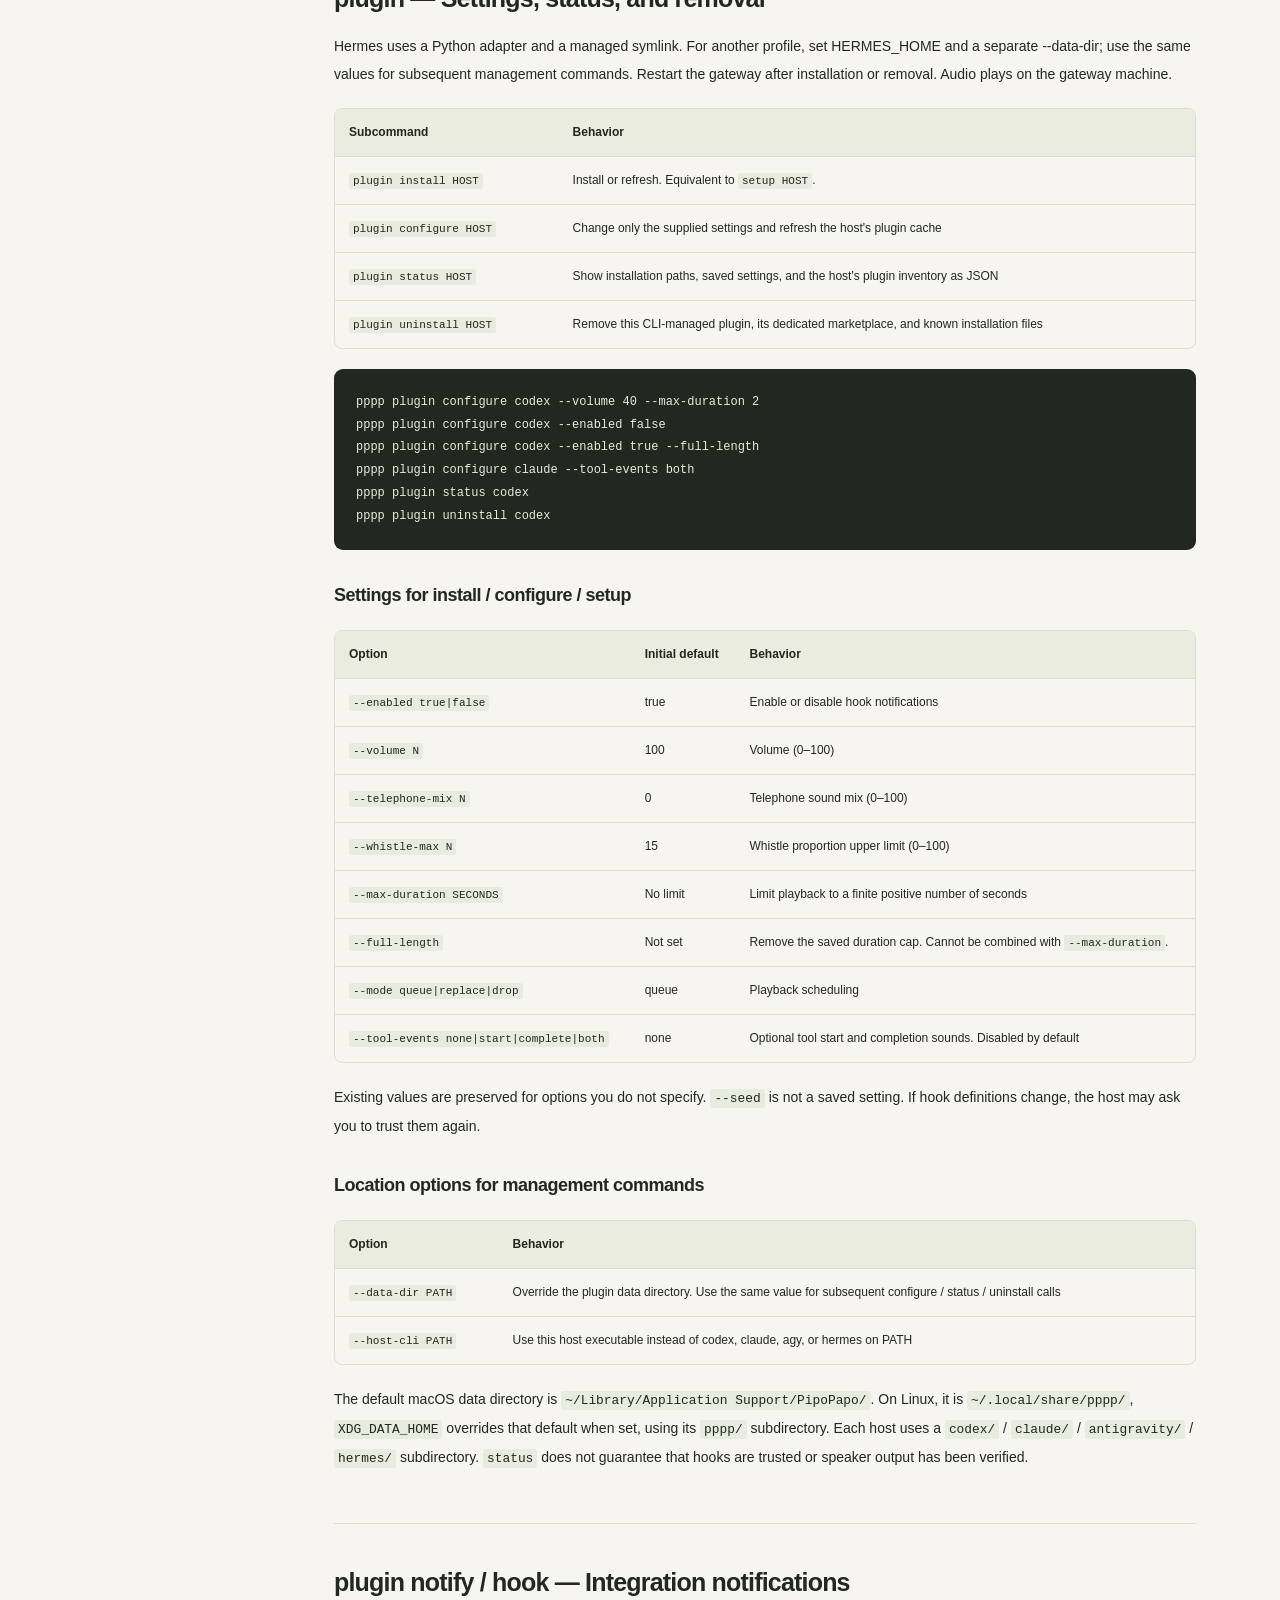
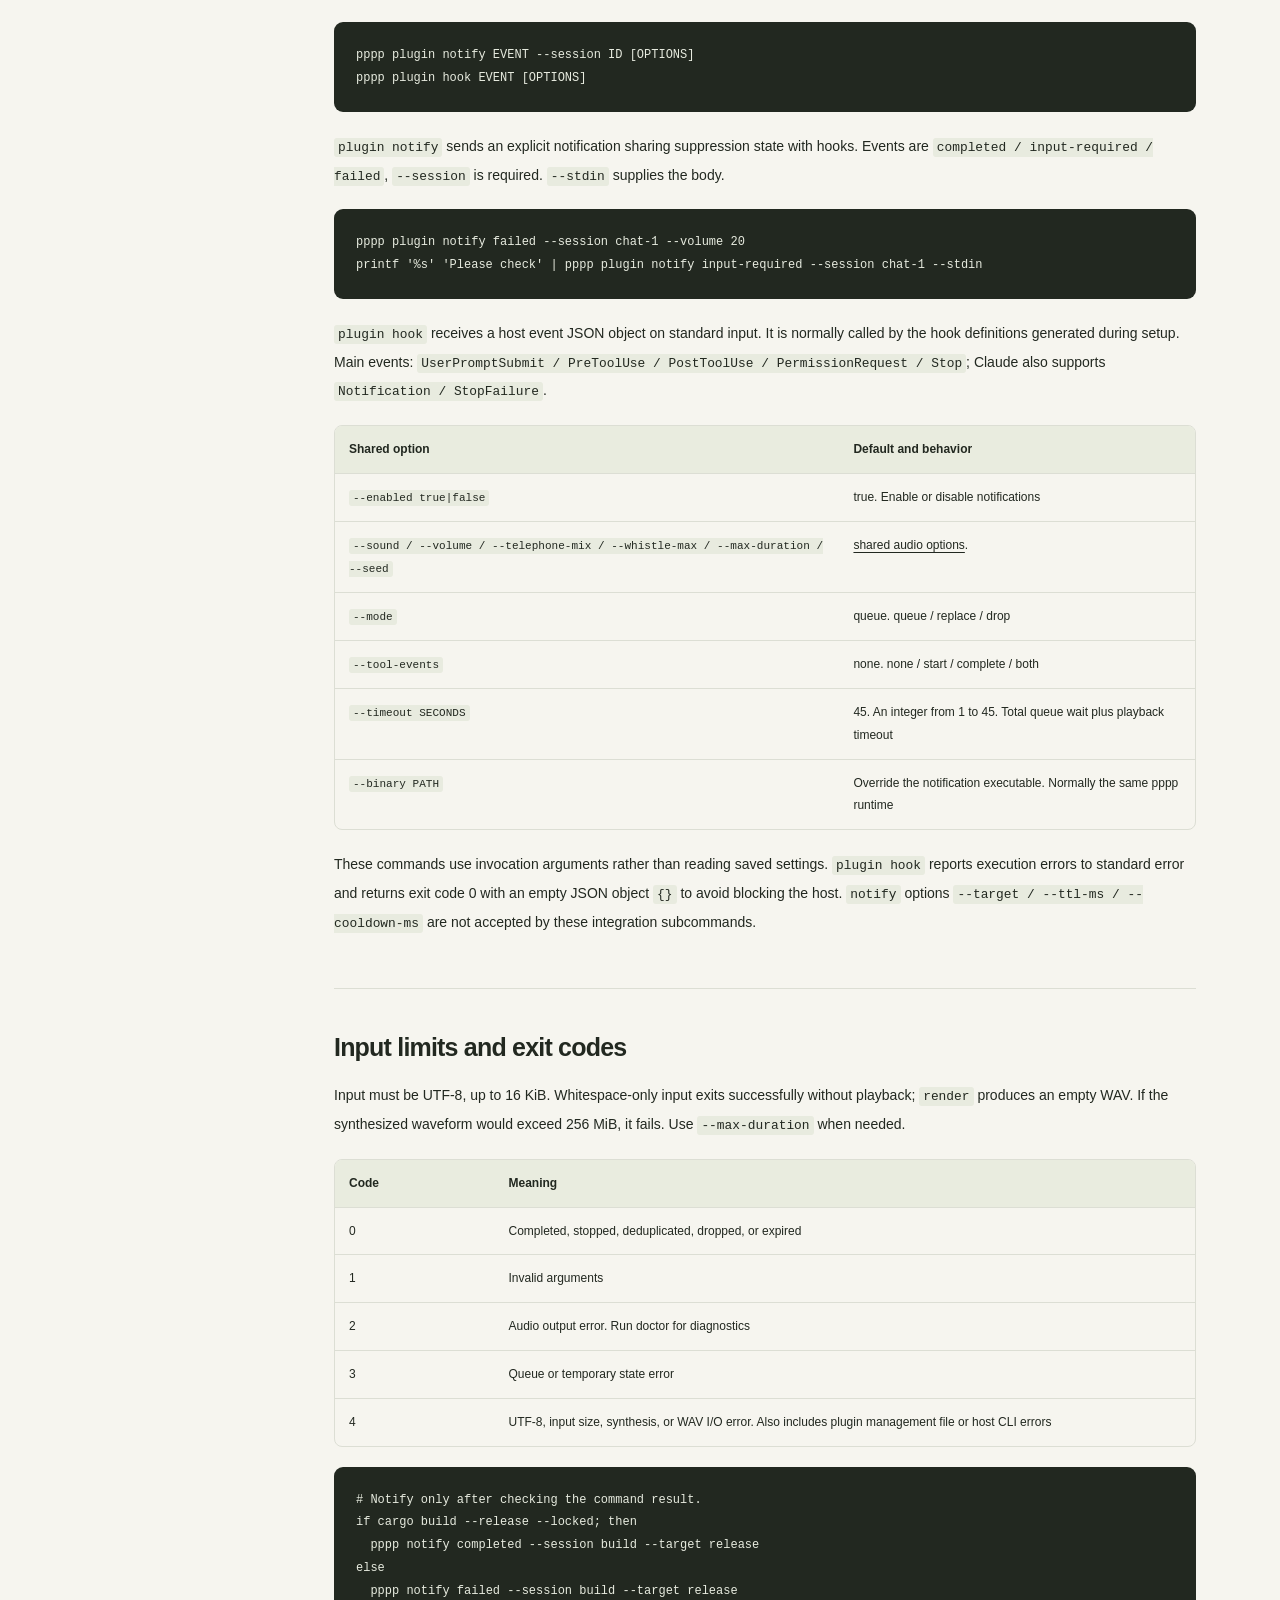
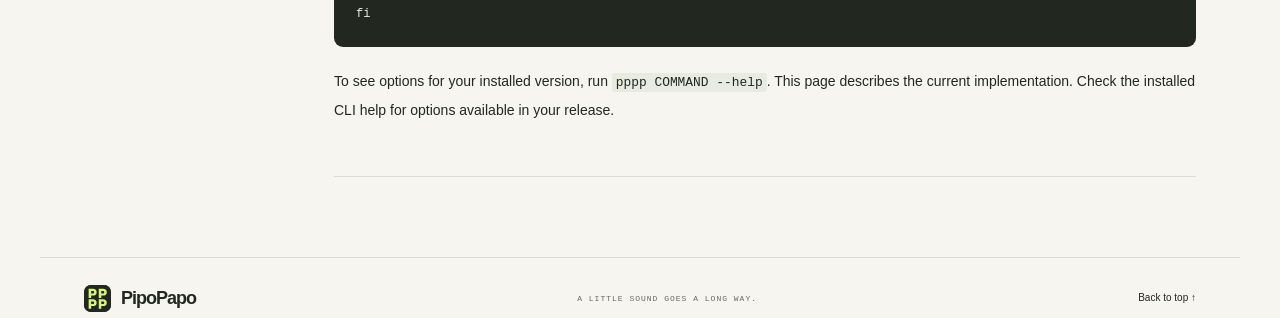
==== commit 4593ea4a: "docs: update supported agents and notification sound options" ====
--- a/commands.html
+++ b/commands.html
@@ -3,12 +3,12 @@
 <head>
   <meta charset="utf-8">
   <meta name="viewport" content="width=device-width, initial-scale=1">
-  <script src="./i18n.js?v=3"></script>
+  <script src="./i18n.js?v=4"></script>
   <meta name="theme-color" content="#f6f5ef">
   <meta name="description" content="PipoPapo (pppp) のコマンドリファレンス。say、notify、render、stop、doctor、setup、pluginの引数・オプション・使用例。">
   <title>コマンドリファレンス — PipoPapo</title>
   <link rel="icon" href="./assets/icon.svg?v=2" type="image/svg+xml">
-  <link rel="stylesheet" href="./style.css?v=4">
+  <link rel="stylesheet" href="./style.css?v=5">
   <link rel="stylesheet" href="./commands.css">
 </head>
 <body>
@@ -23,14 +23,15 @@
     </div>
   </header>
   <main id="main" class="wrap reference">
-    <div class="reference-intro"><p class="eyebrow">PPPP / COMMAND REFERENCE / v0.1.0</p><h1>コマンドを、<br>もう少し詳しく。</h1><p class="lead">ひとつ鳴らすところから、エージェントとの連携まで。<br>引数・設定・使用例をまとめました。</p><a class="text-link" href="./">← 紹介ページへ戻る</a></div>
+    <div class="reference-intro"><p class="eyebrow">PPPP / COMMAND REFERENCE / CURRENT IMPLEMENTATION</p><h1>コマンドを、<br>もう少し詳しく。</h1><p class="lead">ひとつ鳴らすところから、エージェントとの連携まで。<br>引数・設定・使用例をまとめました。</p><a class="text-link" href="./">← 紹介ページへ戻る</a></div>
     <div class="reference-layout">
-      <aside class="reference-toc"><nav aria-label="コマンド目次"><span class="eyebrow">ON THIS PAGE</span><a href="#quickstart">はじめる</a><a href="#overview">コマンド一覧</a><a href="#say">say</a><a href="#notify">notify</a><a href="#render">render</a><a href="#audio">音の調整</a><a href="#scheduling">セッション・待機</a><a href="#stop">stop</a><a href="#doctor">doctor</a><a href="#setup">setup</a><a href="#plugin">plugin 管理</a><a href="#plugin-notify">plugin notify / hook</a><a href="#errors">入力・終了コード</a></nav></aside>
-      <div class="reference-content"><section class="reference-section" id="quickstart"><h2>まずは、ひとつ鳴らしてみる。</h2><p>macOS 13以降、Apple Silicon / Intel、Linux（x86_64）に対応。Homebrewで導入したら、短い本文を渡して試せます。</p><pre><code>brew install ut0s/pipopapo/pppp
+      <aside class="reference-toc"><nav aria-label="コマンド目次"><span class="eyebrow">ON THIS PAGE</span><a href="#quickstart">はじめる</a><a href="#overview">コマンド一覧</a><a href="#say">say</a><a href="#notify">notify</a><a href="#render">render</a><a href="#audio">音の調整</a><a href="#presets">notes</a><a href="#scheduling">セッション・待機</a><a href="#stop">stop</a><a href="#doctor">doctor</a><a href="#setup">setup</a><a href="#plugin">plugin 管理</a><a href="#plugin-notify">plugin notify / hook</a><a href="#errors">入力・終了コード</a></nav></aside>
+      <div class="reference-content"><section class="reference-section" id="quickstart"><h2>まずは、ひとつ鳴らしてみる。</h2><p>Homebrew配布はmacOS 13以降（Apple Silicon / Intel）向けです。導入後、短い本文を渡して試せます。</p><pre><code>brew install ut0s/pipopapo/pppp
 pppp say &quot;こんにちは&quot; --volume 20 --max-duration 2
 pppp --help
 pppp say --help</code></pre><p>CLI名は <code>pppp</code>。本文から電子音・口笛・電話音を合成します。人の声で文章を読み上げる機能ではありません。<code>-h / --help</code> はヘルプ、<code>-V / --version</code> はバージョンを表示します。</p></section>
-<section class="reference-section" id="overview"><h2>コマンド一覧</h2><div class="table-scroll" tabindex="0" role="region" aria-label="コマンド・用途"><table><thead><tr><th scope="col">コマンド</th><th scope="col">用途</th></tr></thead><tbody><tr><td><a href="#say"><code>say</code></a></td><td>本文を電子音にして再生</td></tr><tr><td><a href="#notify"><code>notify</code></a></td><td>完了・入力待ち・失敗を通知</td></tr><tr><td><a href="#render"><code>render</code></a></td><td>再生せずWAVを生成</td></tr><tr><td><a href="#stop"><code>stop</code></a></td><td>再生中・待機中の要求を停止</td></tr><tr><td><a href="#doctor"><code>doctor</code></a></td><td>音声出力とキューを診断</td></tr><tr><td><a href="#setup"><code>setup</code></a></td><td>Codex / Claude Codeへ同梱Pluginを導入</td></tr><tr><td><a href="#plugin"><code>plugin</code></a></td><td>Pluginの設定・状態確認・削除・通知</td></tr></tbody></table></div><p>以下の <code>TEXT</code>、<code>EVENT</code>、<code>HOST</code>、<code>ID</code>、<code>PATH</code> は値の置き場所です。実際の本文や識別子に置き換えてください。</p></section>
+<p>Linux（x86_64）はソースからビルドできます。再生にはALSAと出力デバイスが必要です。</p><div class="reference-note">Antigravity CLI・Hermes Agent連携と通知音プリセットは、対応版CLIが必要です。公開済みv0.1.1には含まれません。</div>
+<section class="reference-section" id="overview"><h2>コマンド一覧</h2><div class="table-scroll" tabindex="0" role="region" aria-label="コマンド・用途"><table><thead><tr><th scope="col">コマンド</th><th scope="col">用途</th></tr></thead><tbody><tr><td><a href="#say"><code>say</code></a></td><td>本文を電子音にして再生</td></tr><tr><td><a href="#notify"><code>notify</code></a></td><td>完了・入力待ち・失敗を通知</td></tr><tr><td><a href="#render"><code>render</code></a></td><td>再生せずWAVを生成</td></tr><tr><td><a href="#stop"><code>stop</code></a></td><td>再生中・待機中の要求を停止</td></tr><tr><td><a href="#doctor"><code>doctor</code></a></td><td>音声出力とキューを診断</td></tr><tr><td><a href="#setup"><code>setup</code></a></td><td>Codex / Claude Code / Antigravity / Hermesへ同梱Pluginを導入</td></tr><tr><td><a href="#plugin"><code>plugin</code></a></td><td>Pluginの設定・状態確認・削除・通知</td></tr></tbody></table></div><p>以下の <code>TEXT</code>、<code>EVENT</code>、<code>HOST</code>、<code>ID</code>、<code>PATH</code> は値の置き場所です。実際の本文や識別子に置き換えてください。</p></section>
 <section class="reference-section" id="say"><h2>say — 本文を再生する</h2><pre><code>pppp say TEXT [OPTIONS]
 pppp say --stdin [OPTIONS]</code></pre><p>引用符で囲んだ本文、または <code>--stdin</code> のどちらか一方で入力します。OSのデフォルト出力デバイスから再生し、再生終了まで呼び出し元は待機します。</p><pre><code>pppp say &quot;処理が完了しました&quot; --volume 30 --max-duration 2
 printf &#x27;%s&#x27; &#x27;長い返答の本文&#x27; | pppp say --stdin --session chat-1
@@ -43,9 +44,17 @@
 pppp render --stdin -o message.wav &lt; message.txt
 pppp render &quot;通知音&quot; &gt; notification.wav
 pppp render &quot;更新した通知音&quot; -o hello.wav --force</code></pre><div class="table-scroll" tabindex="0" role="region" aria-label="専用オプション・動作"><table><thead><tr><th scope="col">専用オプション</th><th scope="col">動作</th></tr></thead><tbody><tr><td><code>-o / --output PATH</code></td><td>WAVの保存先。未指定ならバイナリWAVを標準出力へ出す</td></tr><tr><td><code>--force</code></td><td>指定した出力ファイルの上書きを許可。<code>--output</code> と併用</td></tr></tbody></table></div><p>既存ファイルは既定で保護されます。<a href="#audio">音声オプション</a>を使えますが、セッションや待機制御は使いません。<code>&gt;</code> によるリダイレクトはシェル自身がファイルを上書きするため、既存ファイルを保護したい場合は <code>-o</code> を使ってください。</p></section>
-<section class="reference-section" id="audio"><h2>音の調整 — 共通オプション</h2><p><code>say / notify / render</code> に共通です。コマンドごとに引数で指定し、これらのコマンドはPluginの保存設定を読みません。</p><div class="table-scroll" tabindex="0" role="region" aria-label="オプション・既定値・指定できる値・動作"><table><thead><tr><th scope="col">オプション</th><th scope="col">既定値</th><th scope="col">指定できる値・動作</th></tr></thead><tbody><tr><td><code>--volume N</code></td><td>100</td><td>0〜100。出力音量</td></tr><tr><td><code>--telephone-mix N</code></td><td>0</td><td>0〜100。電話音の混合率。100では電話音だけを合成</td></tr><tr><td><code>--whistle-max N</code></td><td>15</td><td>0〜100。発話ごとに抽選する口笛割合の上限。0で口笛を無効化</td></tr><tr><td><code>--max-duration SECONDS</code></td><td>上限なし</td><td>有限の正数。発話全体を指定秒数で打ち切る。速度・音程は変更しない</td></tr><tr><td><code>--seed N</code></td><td>毎回生成</td><td>0〜4294967295の整数。同じ本文・音声設定の乱数選択を再現</td></tr></tbody></table></div><pre><code>pppp say &quot;処理が完了しました&quot; --volume 20 --whistle-max 0 --max-duration 2
+<section class="reference-section" id="audio"><h2>音の調整 — 共通オプション</h2><p><code>say / notify / render</code> に共通です。コマンドごとに引数で指定し、これらのコマンドはPluginの保存設定を読みません。</p><div class="table-scroll" tabindex="0" role="region" aria-label="オプション・既定値・指定できる値・動作"><table><thead><tr><th scope="col">オプション</th><th scope="col">既定値</th><th scope="col">指定できる値・動作</th></tr></thead><tbody><tr><td><code>--sound PRESET</code></td><td>electronic</td><td><a href="#presets">電子音または9種類のnotesプリセット</a></td></tr><tr><td><code>--volume N</code></td><td>100</td><td>0〜100。出力音量</td></tr><tr><td><code>--telephone-mix N</code></td><td>0</td><td>0〜100。電話音の混合率。100では電話音だけを合成</td></tr><tr><td><code>--whistle-max N</code></td><td>15</td><td>0〜100。発話ごとに抽選する口笛割合の上限。0で口笛を無効化</td></tr><tr><td><code>--max-duration SECONDS</code></td><td>上限なし</td><td>有限の正数。発話全体を指定秒数で打ち切る。速度・音程は変更しない</td></tr><tr><td><code>--seed N</code></td><td>毎回生成</td><td>0〜4294967295の整数。同じ本文・音声設定の乱数選択を再現</td></tr></tbody></table></div><pre><code>pppp say &quot;処理が完了しました&quot; --volume 20 --whistle-max 0 --max-duration 2
 pppp render &quot;サンプル&quot; --telephone-mix 30 --whistle-max 10 --seed 42 -o sample.wav
 pppp render &quot;1234567890&quot; --telephone-mix 100 -o telephone.wav</code></pre></section>
+<section class="reference-section" id="presets"><h2>単音・2音・3音の、9種類。</h2><p>notesは本文に依存しない固定音です。音量と再生時間の上限は適用されますが、telephone-mix / whistle-max / seedは音に影響しません。electronicで従来の電子音に戻せます。</p><div class="table-scroll" tabindex="0" role="region" aria-label="notes presets"><table><thead><tr><th scope="col">PRESET</th><th scope="col">音</th></tr></thead><tbody><tr><td><code>single-low / single-mid / single-high</code></td><td>低・中・高の単音</td></tr><tr><td><code>double-rise / double-fall / double-repeat</code></td><td>上昇・下降・繰り返しの2音</td></tr><tr><td><code>triple-rise / triple-fall / triple-chord</code></td><td>上昇・下降・和音の3音</td></tr></tbody></table></div><pre><code>pppp notify completed --sound triple-chord --volume 20
+pppp render notes --sound double-rise -o notes.wav</code></pre><h3>通知ごとのプリセット設定</h3><p>未設定の通知は従来の電子音です。指定した項目だけを変更し、再セットアップでも保持します。ツール音にはtool-eventsの有効化が必要です。各ホストが対応するイベントに適用されます。</p><div class="table-scroll" tabindex="0" role="region" aria-label="通知ごとのプリセット設定"><table><thead><tr><th scope="col">オプション</th><th scope="col">用途</th></tr></thead><tbody><tr><td><code>--completed-sound PRESET</code></td><td>完了</td></tr><tr><td><code>--input-required-sound PRESET</code></td><td>入力・承認待ち</td></tr><tr><td><code>--failed-sound PRESET</code></td><td>最終失敗</td></tr><tr><td><code>--tool-start-sound PRESET</code></td><td>ツール開始</td></tr><tr><td><code>--tool-complete-sound PRESET</code></td><td>ツール完了</td></tr></tbody></table></div><pre><code>pppp plugin configure codex \
+  --completed-sound triple-chord \
+  --input-required-sound double-repeat \
+  --failed-sound triple-fall \
+  --tool-events both \
+  --tool-start-sound single-low \
+  --tool-complete-sound single-high</code></pre><p>setup / plugin install / plugin configureで保存できます。plugin hook / plugin notifyを直接呼ぶ場合は、同じ設定を引数で渡してください。</p></section>
 <section class="reference-section" id="scheduling"><h2>セッションと待機制御</h2><p><code>say / notify</code> は同じユーザー・一時領域で複数プロセスの再生を直列化します。<code>--session ID</code> で関連する呼び出しをまとめます。省略した呼び出し同士は同じ範囲になるため、チャットやタスクを分ける場合は識別子を指定してください。</p><div class="table-scroll" tabindex="0" role="region" aria-label="--mode・動作"><table><thead><tr><th scope="col">--mode</th><th scope="col">動作</th></tr></thead><tbody><tr><td><code>queue</code>（既定）</td><td>順番に再生を待つ</td></tr><tr><td><code>replace</code></td><td>同じセッションの再生・待機を取り消して置き換える。他セッションの待機順は維持</td></tr><tr><td><code>drop</code></td><td>再生中または待機中の要求があると新しい要求をスキップ</td></tr></tbody></table></div><pre><code>pppp say &quot;最新の返答です&quot; --session chat-1 --mode replace
 pppp notify completed --session chat-2 --mode drop</code></pre></section>
 <section class="reference-section" id="stop"><h2>stop — 再生と待機を停止する</h2><pre><code>pppp stop --session ID
@@ -53,24 +62,27 @@
 pppp stop --session chat-1
 pppp stop --all</code></pre></section>
 <section class="reference-section" id="doctor"><h2>doctor — 音が出ないときに</h2><pre><code>pppp doctor</code></pre><p>オーディオ出力とプロセスキューを診断し、結果を標準エラー出力へ表示します。音が出ない場合はOSの出力先・音量も確認してください。通常の再生は標準出力を空のままにし、エラーや診断を標準エラー出力へ出します。</p></section>
-<section class="reference-section" id="setup"><h2>setup — エージェントと連携する</h2><pre><code>pppp setup HOST [OPTIONS]</code></pre><p><code>HOST</code> は <code>codex</code> または <code>claude</code>（別名 <code>claude-code</code>）。同梱Pluginと専用実行ファイルを配置し、ホストへ登録します。<code>pppp plugin install HOST</code> と同じ操作です。ホストのCLIが必要です。</p><pre><code>pppp setup codex --volume 20 --max-duration 2
+<section class="reference-section" id="setup"><h2>setup — エージェントと連携する</h2><pre><code>pppp setup HOST [OPTIONS]</code></pre><p><code>HOST</code> は <code>codex</code> または <code>claude</code>（別名 <code>claude-code</code>）、<code>antigravity</code>（別名 <code>agy</code>）、<code>hermes</code>（別名 <code>hermes-agent</code>）。同梱Pluginと専用実行ファイルを配置し、ホストへ登録します。<code>pppp plugin install HOST</code> と同じ操作です。ホストのCLIが必要です。</p><pre><code>pppp setup codex --volume 20 --max-duration 2
 pppp setup claude
+pppp setup antigravity
+pppp setup hermes
 pppp plugin status codex</code></pre><div class="reference-note">導入後はホストを再起動するか新しいチャットを開始し、Hookを確認・信頼してください。再セットアップは既存の保存設定を保持し、実行ファイルとPluginを更新します。設定変更・再導入は実行中のチャットを終えてから行ってください。</div><p>完了・承認待ちなどをHookで通知します。Codexの最終失敗やHookで取得できない入力待ちは、Skillから明示通知します。すべての質問形式や失敗を自動検出するものではありません。</p></section>
-<section class="reference-section" id="plugin"><h2>plugin — 設定・状態・削除</h2><div class="table-scroll" tabindex="0" role="region" aria-label="サブコマンド・動作"><table><thead><tr><th scope="col">サブコマンド</th><th scope="col">動作</th></tr></thead><tbody><tr><td><code>plugin install HOST</code></td><td>導入・再導入。<code>setup HOST</code> と同じ</td></tr><tr><td><code>plugin configure HOST</code></td><td>指定した設定だけを変更し、ホストのキャッシュを更新</td></tr><tr><td><code>plugin status HOST</code></td><td>配置先・保存設定・ホストのPlugin一覧をJSON表示</td></tr><tr><td><code>plugin uninstall HOST</code></td><td>このCLI管理のPlugin・専用Marketplace・既知の配置ファイルを削除</td></tr></tbody></table></div><pre><code>pppp plugin configure codex --volume 40 --max-duration 2
+<section class="reference-section"><h2>ホストごとの通知</h2><p>Codexの最終失敗とHookで取得できない入力待ちはSkillから明示通知します。Antigravityは完全な待機状態で完了を通知し、ask_questionを入力待ちとして扱います。権限承認画面の自動通知には対応していません。Hermesは成功・最終失敗と質問・承認・sudo待ちを通知します。ツール単体の失敗は最終失敗として扱いません。</p></section>
+<section class="reference-section" id="plugin"><h2>plugin — 設定・状態・削除</h2><p>HermesはPythonアダプターと管理リンクを配置して有効化します。別プロファイルにはHERMES_HOMEと専用の--data-dirを指定し、以後の管理にも同じ値を使ってください。導入・削除後はゲートウェイを再起動してください。音声はゲートウェイ側で再生されます。</p><div class="table-scroll" tabindex="0" role="region" aria-label="サブコマンド・動作"><table><thead><tr><th scope="col">サブコマンド</th><th scope="col">動作</th></tr></thead><tbody><tr><td><code>plugin install HOST</code></td><td>導入・再導入。<code>setup HOST</code> と同じ</td></tr><tr><td><code>plugin configure HOST</code></td><td>指定した設定だけを変更し、ホストのキャッシュを更新</td></tr><tr><td><code>plugin status HOST</code></td><td>配置先・保存設定・ホストのPlugin一覧をJSON表示</td></tr><tr><td><code>plugin uninstall HOST</code></td><td>このCLI管理のPlugin・専用Marketplace・既知の配置ファイルを削除</td></tr></tbody></table></div><pre><code>pppp plugin configure codex --volume 40 --max-duration 2
 pppp plugin configure codex --enabled false
 pppp plugin configure codex --enabled true --full-length
 pppp plugin configure claude --tool-events both
 pppp plugin status codex
-pppp plugin uninstall codex</code></pre><h3>install / configure / setup の設定</h3><div class="table-scroll" tabindex="0" role="region" aria-label="オプション・初回の既定値・動作"><table><thead><tr><th scope="col">オプション</th><th scope="col">初回の既定値</th><th scope="col">動作</th></tr></thead><tbody><tr><td><code>--enabled true|false</code></td><td>true</td><td>Hook通知の有効・無効</td></tr><tr><td><code>--volume N</code></td><td>100</td><td>音量（0〜100）</td></tr><tr><td><code>--telephone-mix N</code></td><td>0</td><td>電話音の混合率（0〜100）</td></tr><tr><td><code>--whistle-max N</code></td><td>15</td><td>口笛割合の上限（0〜100）</td></tr><tr><td><code>--max-duration SECONDS</code></td><td>上限なし</td><td>有限の正数で再生時間を制限</td></tr><tr><td><code>--full-length</code></td><td>未指定</td><td>保存された時間制限を解除。<code>--max-duration</code> と同時指定不可</td></tr><tr><td><code>--mode queue|replace|drop</code></td><td>queue</td><td>再生待ちの制御</td></tr><tr><td><code>--tool-events none|start|complete|both</code></td><td>none</td><td>ツール開始・完了の追加通知。既定では追加通知なし</td></tr></tbody></table></div><p>既存設定のうち、指定しなかった値は保持されます。<code>--seed</code> は保存設定の項目ではありません。定義が変わるとホストでHookの再信頼が必要になる場合があります。</p><h3>管理コマンド共通の配置オプション</h3><div class="table-scroll" tabindex="0" role="region" aria-label="オプション・動作"><table><thead><tr><th scope="col">オプション</th><th scope="col">動作</th></tr></thead><tbody><tr><td><code>--data-dir PATH</code></td><td>Pluginの保存先を変更。以後のconfigure / status / uninstallにも同じ値を指定</td></tr><tr><td><code>--host-cli PATH</code></td><td>PATH上のcodex / claudeの代わりに使うホスト実行ファイル</td></tr></tbody></table></div><p>macOSの既定保存先は <code>~/Library/Application Support/PipoPapo/</code>。Linuxは <code>~/.local/share/pppp/</code>、<code>XDG_DATA_HOME</code> があればその配下の <code>pppp/</code> を使います。ホストごとに <code>codex/</code> または <code>claude/</code> を配置します。<code>status</code> はHookの信頼済み・スピーカー確認済みという状態までは保証しません。</p></section>
+pppp plugin uninstall codex</code></pre><h3>install / configure / setup の設定</h3><div class="table-scroll" tabindex="0" role="region" aria-label="オプション・初回の既定値・動作"><table><thead><tr><th scope="col">オプション</th><th scope="col">初回の既定値</th><th scope="col">動作</th></tr></thead><tbody><tr><td><code>--enabled true|false</code></td><td>true</td><td>Hook通知の有効・無効</td></tr><tr><td><code>--volume N</code></td><td>100</td><td>音量（0〜100）</td></tr><tr><td><code>--telephone-mix N</code></td><td>0</td><td>電話音の混合率（0〜100）</td></tr><tr><td><code>--whistle-max N</code></td><td>15</td><td>口笛割合の上限（0〜100）</td></tr><tr><td><code>--max-duration SECONDS</code></td><td>上限なし</td><td>有限の正数で再生時間を制限</td></tr><tr><td><code>--full-length</code></td><td>未指定</td><td>保存された時間制限を解除。<code>--max-duration</code> と同時指定不可</td></tr><tr><td><code>--mode queue|replace|drop</code></td><td>queue</td><td>再生待ちの制御</td></tr><tr><td><code>--tool-events none|start|complete|both</code></td><td>none</td><td>ツール開始・完了の追加通知。既定では追加通知なし</td></tr></tbody></table></div><p>既存設定のうち、指定しなかった値は保持されます。<code>--seed</code> は保存設定の項目ではありません。定義が変わるとホストでHookの再信頼が必要になる場合があります。</p><h3>管理コマンド共通の配置オプション</h3><div class="table-scroll" tabindex="0" role="region" aria-label="オプション・動作"><table><thead><tr><th scope="col">オプション</th><th scope="col">動作</th></tr></thead><tbody><tr><td><code>--data-dir PATH</code></td><td>Pluginの保存先を変更。以後のconfigure / status / uninstallにも同じ値を指定</td></tr><tr><td><code>--host-cli PATH</code></td><td>PATH上のcodex / claude / agy / hermesの代わりに使うホスト実行ファイル</td></tr></tbody></table></div><p>macOSの既定保存先は <code>~/Library/Application Support/PipoPapo/</code>。Linuxは <code>~/.local/share/pppp/</code>、<code>XDG_DATA_HOME</code> があればその配下の <code>pppp/</code> を使います。ホストごとに <code>codex/</code> / <code>claude/</code> / <code>antigravity/</code> / <code>hermes/</code> を配置します。<code>status</code> はHookの信頼済み・スピーカー確認済みという状態までは保証しません。</p></section>
 <section class="reference-section" id="plugin-notify"><h2>plugin notify / hook — 連携用の通知</h2><pre><code>pppp plugin notify EVENT --session ID [OPTIONS]
 pppp plugin hook EVENT [OPTIONS]</code></pre><p><code>plugin notify</code> はHookと抑制状態を共有する明示通知です。イベントは <code>completed / input-required / failed</code>、<code>--session</code> は必須です。<code>--stdin</code> で本文を渡せます。</p><pre><code>pppp plugin notify failed --session chat-1 --volume 20
-printf &#x27;%s&#x27; &#x27;確認してください&#x27; | pppp plugin notify input-required --session chat-1 --stdin</code></pre><p><code>plugin hook</code> はホストからのイベントJSONを標準入力で受けるアダプターです。通常はセットアップで生成したHook定義から呼び出します。主なイベントは <code>UserPromptSubmit / PreToolUse / PostToolUse / PermissionRequest / Stop</code>、Claude向けに <code>Notification / StopFailure</code> も扱います。</p><div class="table-scroll" tabindex="0" role="region" aria-label="共通オプション・既定値・動作"><table><thead><tr><th scope="col">共通オプション</th><th scope="col">既定値・動作</th></tr></thead><tbody><tr><td><code>--enabled true|false</code></td><td>true。通知の有効・無効</td></tr><tr><td><code>--volume / --telephone-mix / --whistle-max / --max-duration / --seed</code></td><td><a href="#audio">共通の音声オプション</a>と同じ</td></tr><tr><td><code>--mode</code></td><td>queue。queue / replace / drop</td></tr><tr><td><code>--tool-events</code></td><td>none。none / start / complete / both</td></tr><tr><td><code>--timeout SECONDS</code></td><td>45。1〜45の整数。キュー待ち＋再生の合計上限</td></tr><tr><td><code>--binary PATH</code></td><td>通知用の実行ファイルを変更。通常は自身のpppp</td></tr></tbody></table></div><p>これらは保存設定を直接読み込まず、呼び出し時の引数を使います。<code>plugin hook</code> の実行エラーは標準エラー出力へ報告し、ホストの処理を妨げないよう終了コード0と空JSON <code>{}</code> を返します。<code>notify</code> 本体の <code>--target / --ttl-ms / --cooldown-ms</code> は、この連携用サブコマンドの引数ではありません。</p></section>
+printf &#x27;%s&#x27; &#x27;確認してください&#x27; | pppp plugin notify input-required --session chat-1 --stdin</code></pre><p><code>plugin hook</code> はホストからのイベントJSONを標準入力で受けるアダプターです。通常はセットアップで生成したHook定義から呼び出します。主なイベントは <code>UserPromptSubmit / PreToolUse / PostToolUse / PermissionRequest / Stop</code>、Claude向けに <code>Notification / StopFailure</code> も扱います。</p><div class="table-scroll" tabindex="0" role="region" aria-label="共通オプション・既定値・動作"><table><thead><tr><th scope="col">共通オプション</th><th scope="col">既定値・動作</th></tr></thead><tbody><tr><td><code>--enabled true|false</code></td><td>true。通知の有効・無効</td></tr><tr><td><code>--sound / --volume / --telephone-mix / --whistle-max / --max-duration / --seed</code></td><td><a href="#audio">共通の音声オプション</a>と同じ</td></tr><tr><td><code>--mode</code></td><td>queue。queue / replace / drop</td></tr><tr><td><code>--tool-events</code></td><td>none。none / start / complete / both</td></tr><tr><td><code>--timeout SECONDS</code></td><td>45。1〜45の整数。キュー待ち＋再生の合計上限</td></tr><tr><td><code>--binary PATH</code></td><td>通知用の実行ファイルを変更。通常は自身のpppp</td></tr></tbody></table></div><p>これらは保存設定を直接読み込まず、呼び出し時の引数を使います。<code>plugin hook</code> の実行エラーは標準エラー出力へ報告し、ホストの処理を妨げないよう終了コード0と空JSON <code>{}</code> を返します。<code>notify</code> 本体の <code>--target / --ttl-ms / --cooldown-ms</code> は、この連携用サブコマンドの引数ではありません。</p></section>
 <section class="reference-section" id="errors"><h2>入力の制約と終了コード</h2><p>本文はUTF-8で最大16KiBです。空白だけなら再生せず正常終了し、<code>render</code> では空のWAVを生成します。合成波形が256MiBを超える場合はエラーとなるため、必要に応じて <code>--max-duration</code> を指定してください。</p><div class="table-scroll" tabindex="0" role="region" aria-label="コード・意味"><table><thead><tr><th scope="col">コード</th><th scope="col">意味</th></tr></thead><tbody><tr><td>0</td><td>完了・停止・重複抑制・drop・期限切れ</td></tr><tr><td>1</td><td>引数エラー</td></tr><tr><td>2</td><td>オーディオ出力エラー。doctorで診断</td></tr><tr><td>3</td><td>キュー・一時状態のエラー</td></tr><tr><td>4</td><td>UTF-8・入力サイズ・合成・WAV入出力エラー。Plugin管理のファイル／ホストCLIエラーも含む</td></tr></tbody></table></div><pre><code># Notify only after checking the command result.
 if cargo build --release --locked; then
   pppp notify completed --session build --target release
 else
   pppp notify failed --session build --target release
-fi</code></pre><p>インストール済みの版に合わせた最新の引数は <code>pppp COMMAND --help</code> で確認できます。このページはv0.1.0を対象としています。</p></section></div>
+fi</code></pre><p>インストール済みの版に合わせた最新の引数は <code>pppp COMMAND --help</code> で確認できます。このページは最新の実装を記載しています。配布版で利用できる引数は、インストール済みCLIのヘルプを確認してください。</p></section></div>
     </div>
   </main>
   <footer class="footer wrap"><a class="brand" href="./"><img class="brand-icon" src="./assets/icon.svg?v=2" width="33" height="33" alt="">PipoPapo</a><span>A LITTLE SOUND GOES A LONG WAY.</span><a href="#main">ページの先頭へ ↑</a></footer>
--- a/style.css
+++ b/style.css
@@ -83,3 +83,8 @@
   html:lang(en) .header nav { gap: 0; }
   html:lang(en) .header .nav-cta { padding-inline: 10px; }
 }
+
+/* Keep the expanded host list readable on narrow screens. */
+.compatibility .wrap { flex-wrap: wrap; justify-content: center; gap: 12px 28px; text-align: center; }
+.compatibility p { white-space: normal; }
+.hero-note { overflow-wrap: anywhere; }
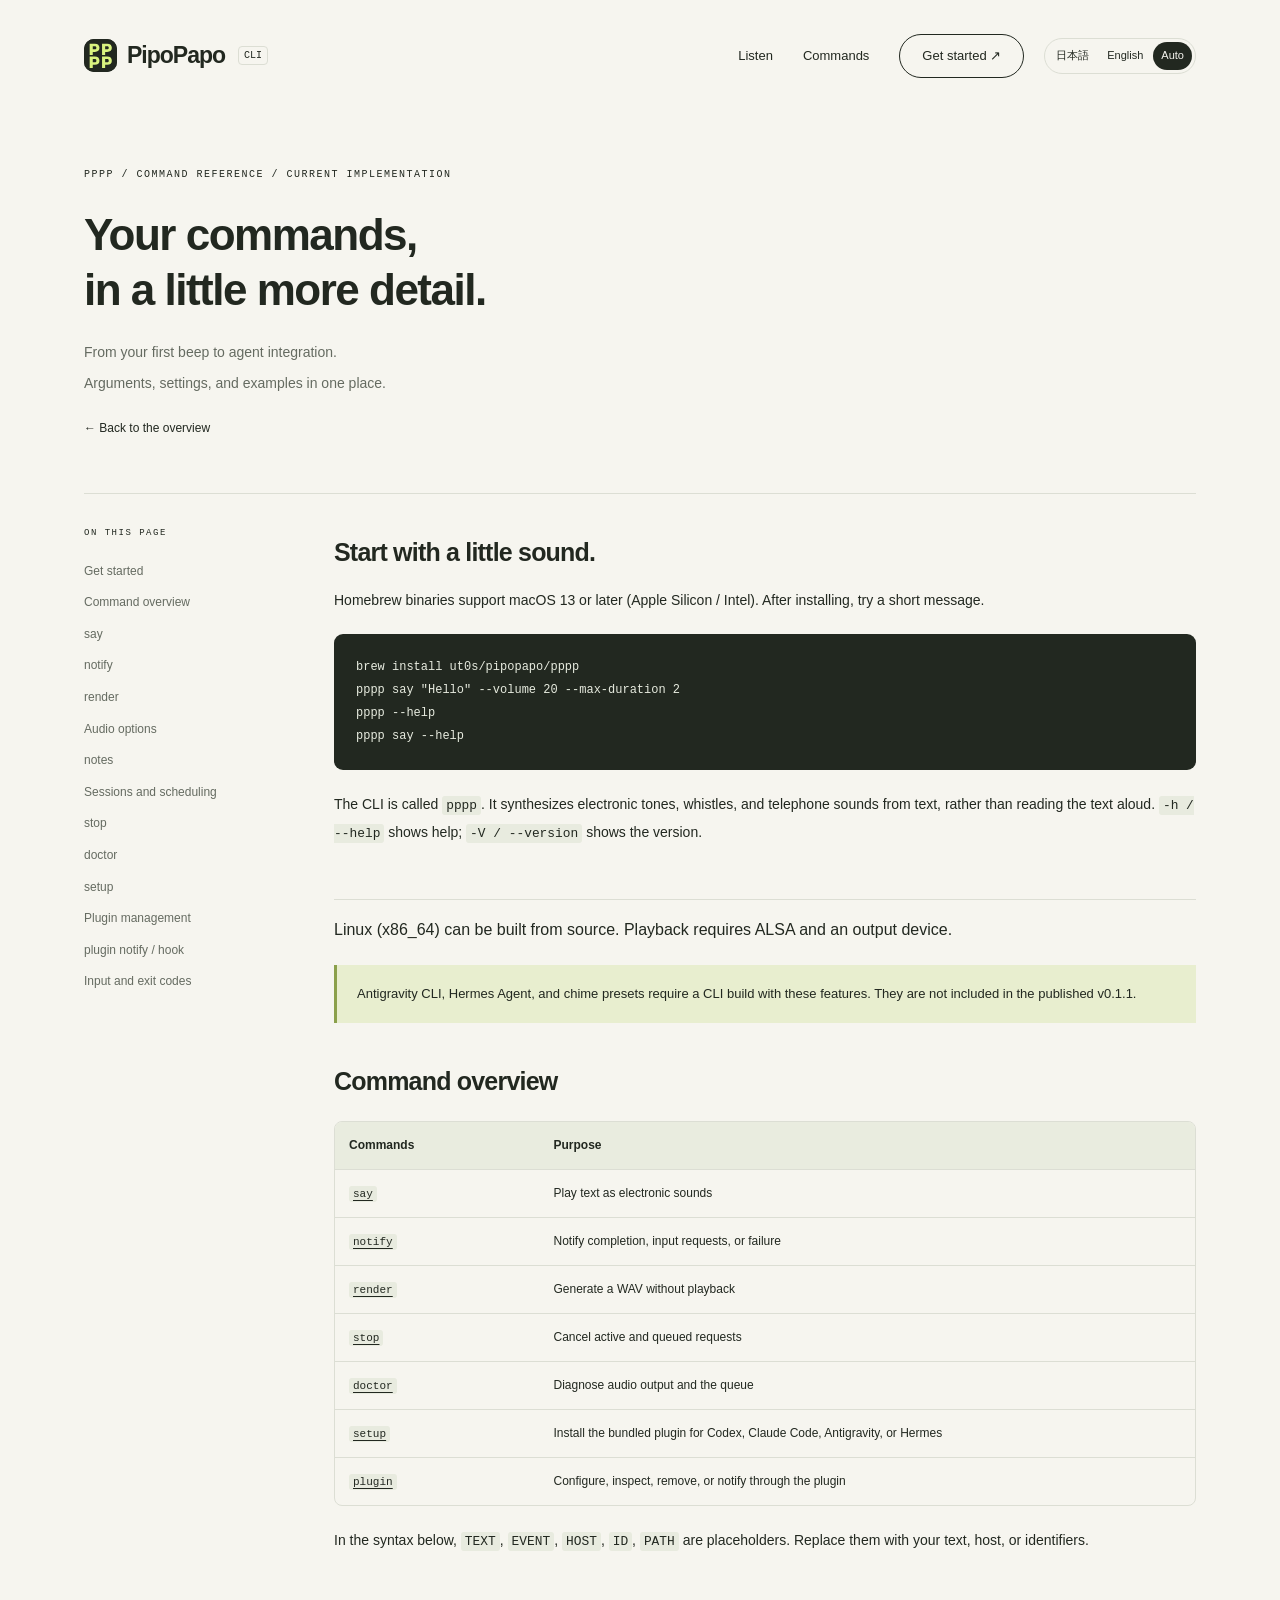
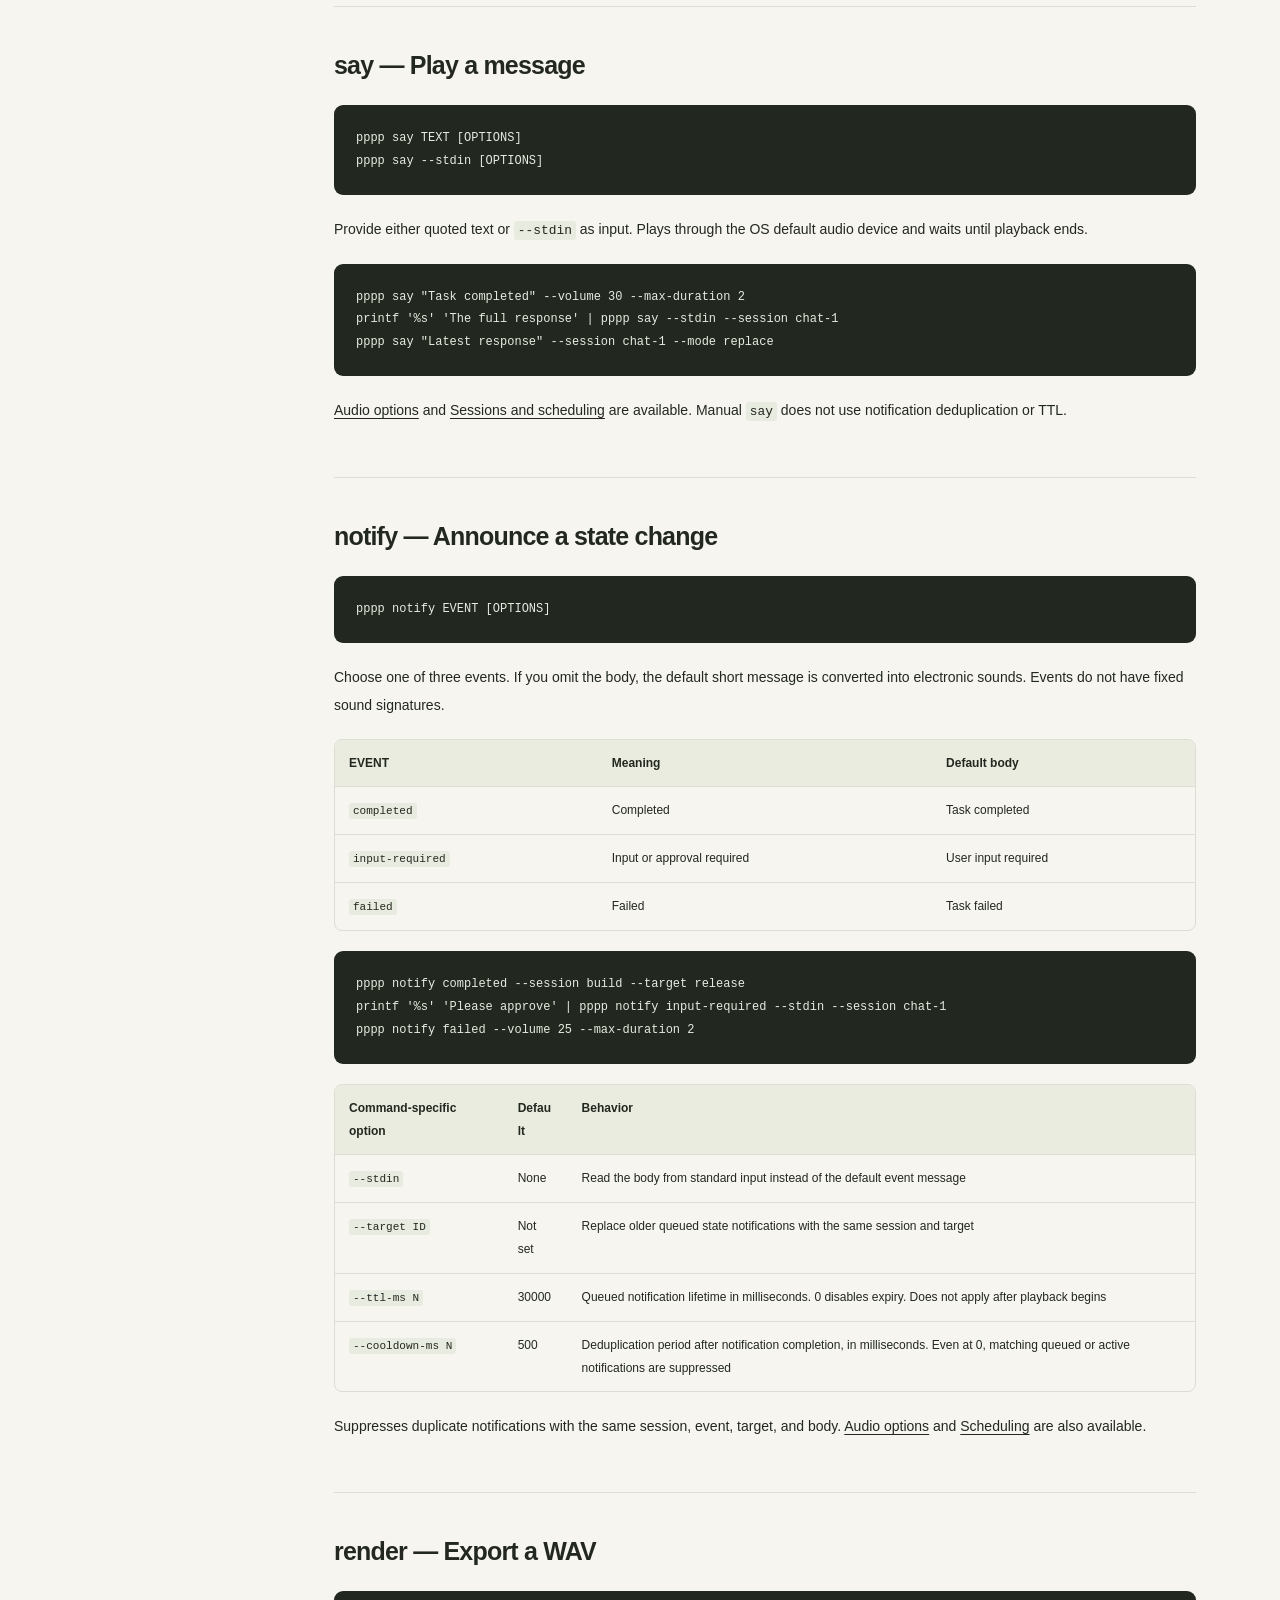
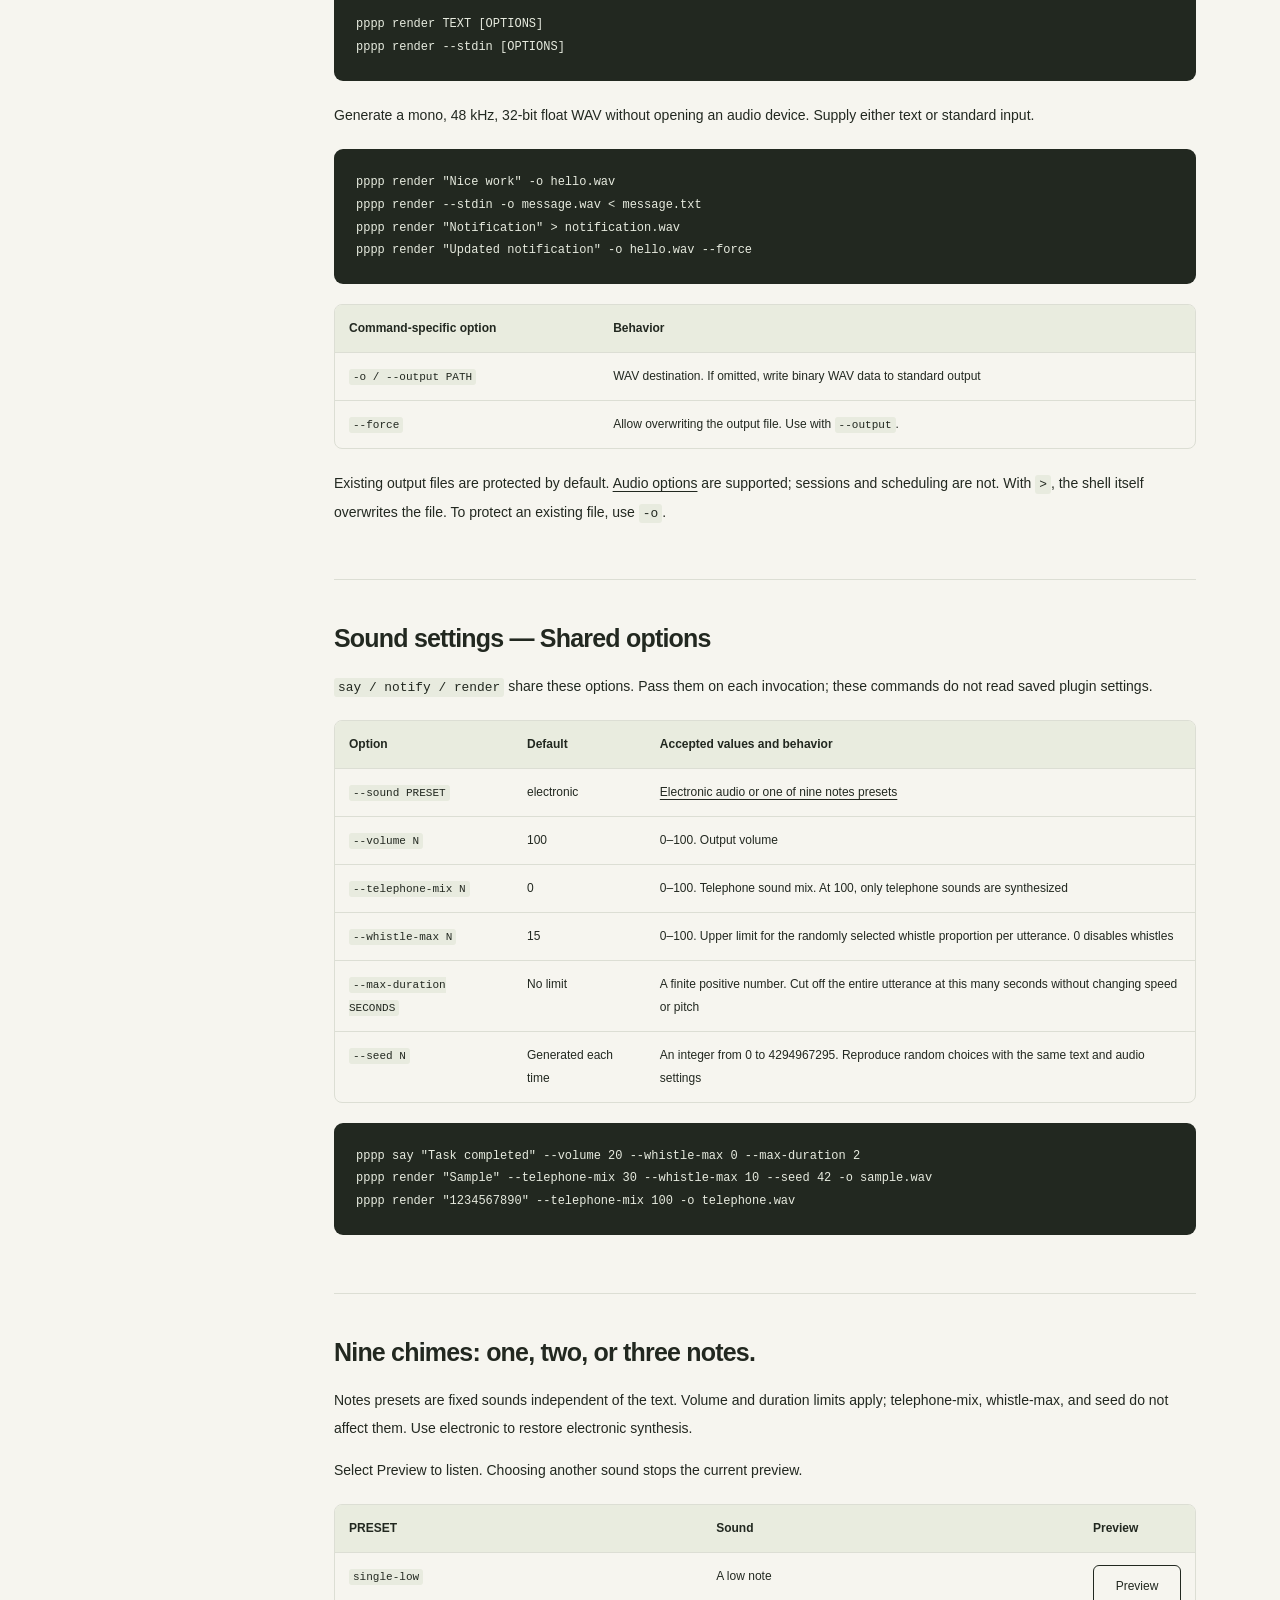
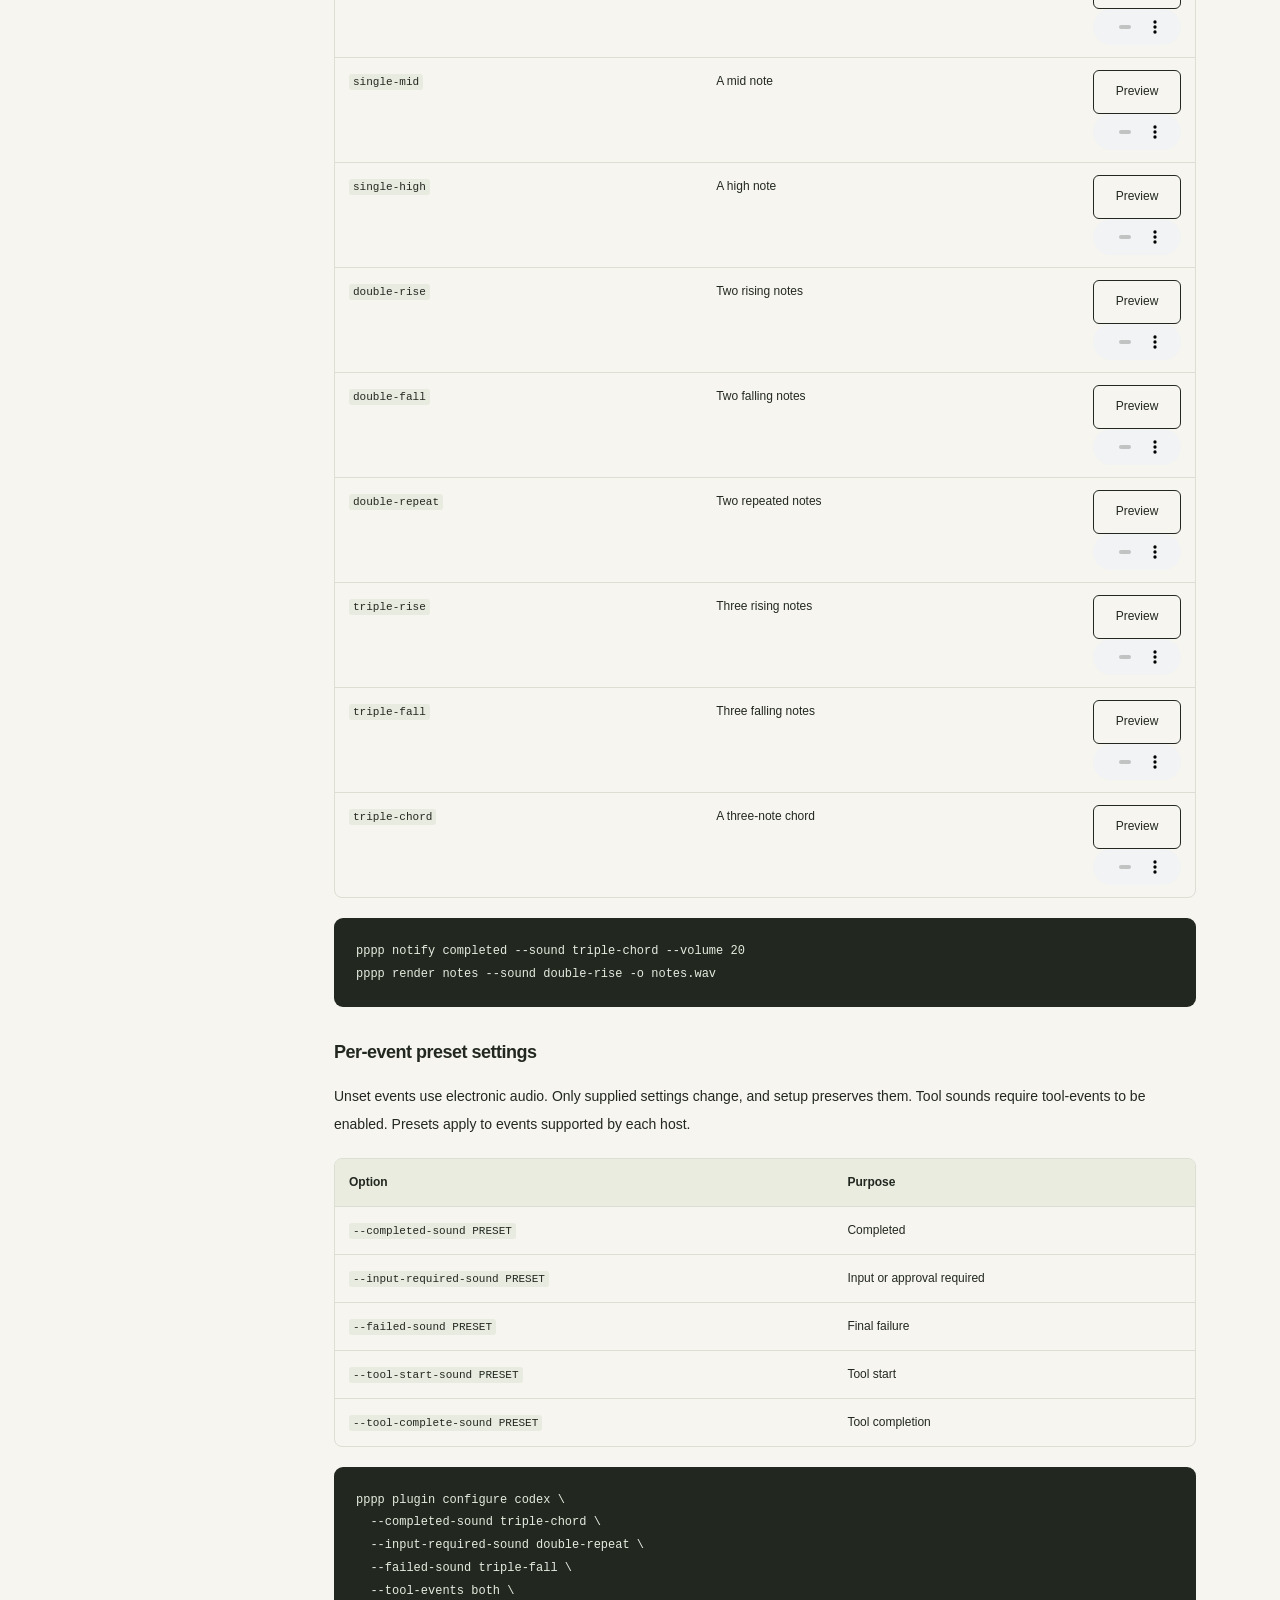
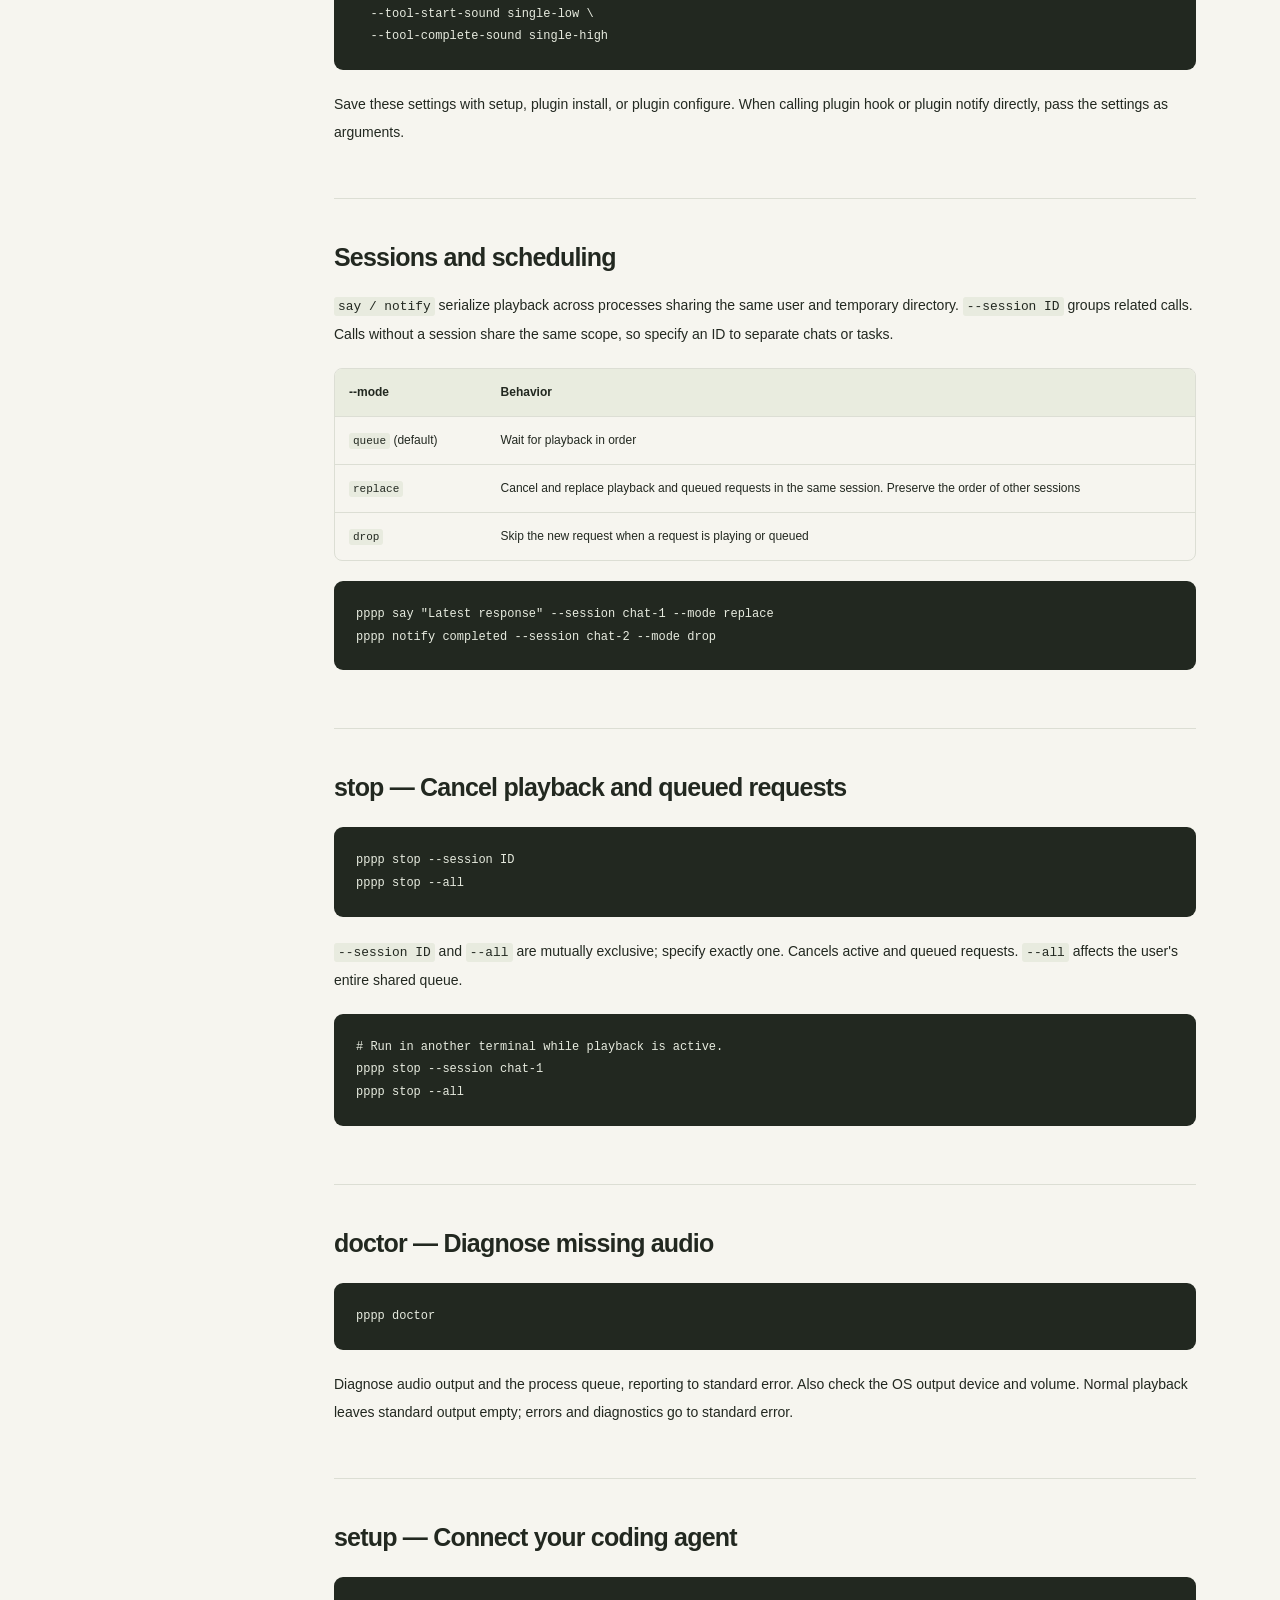
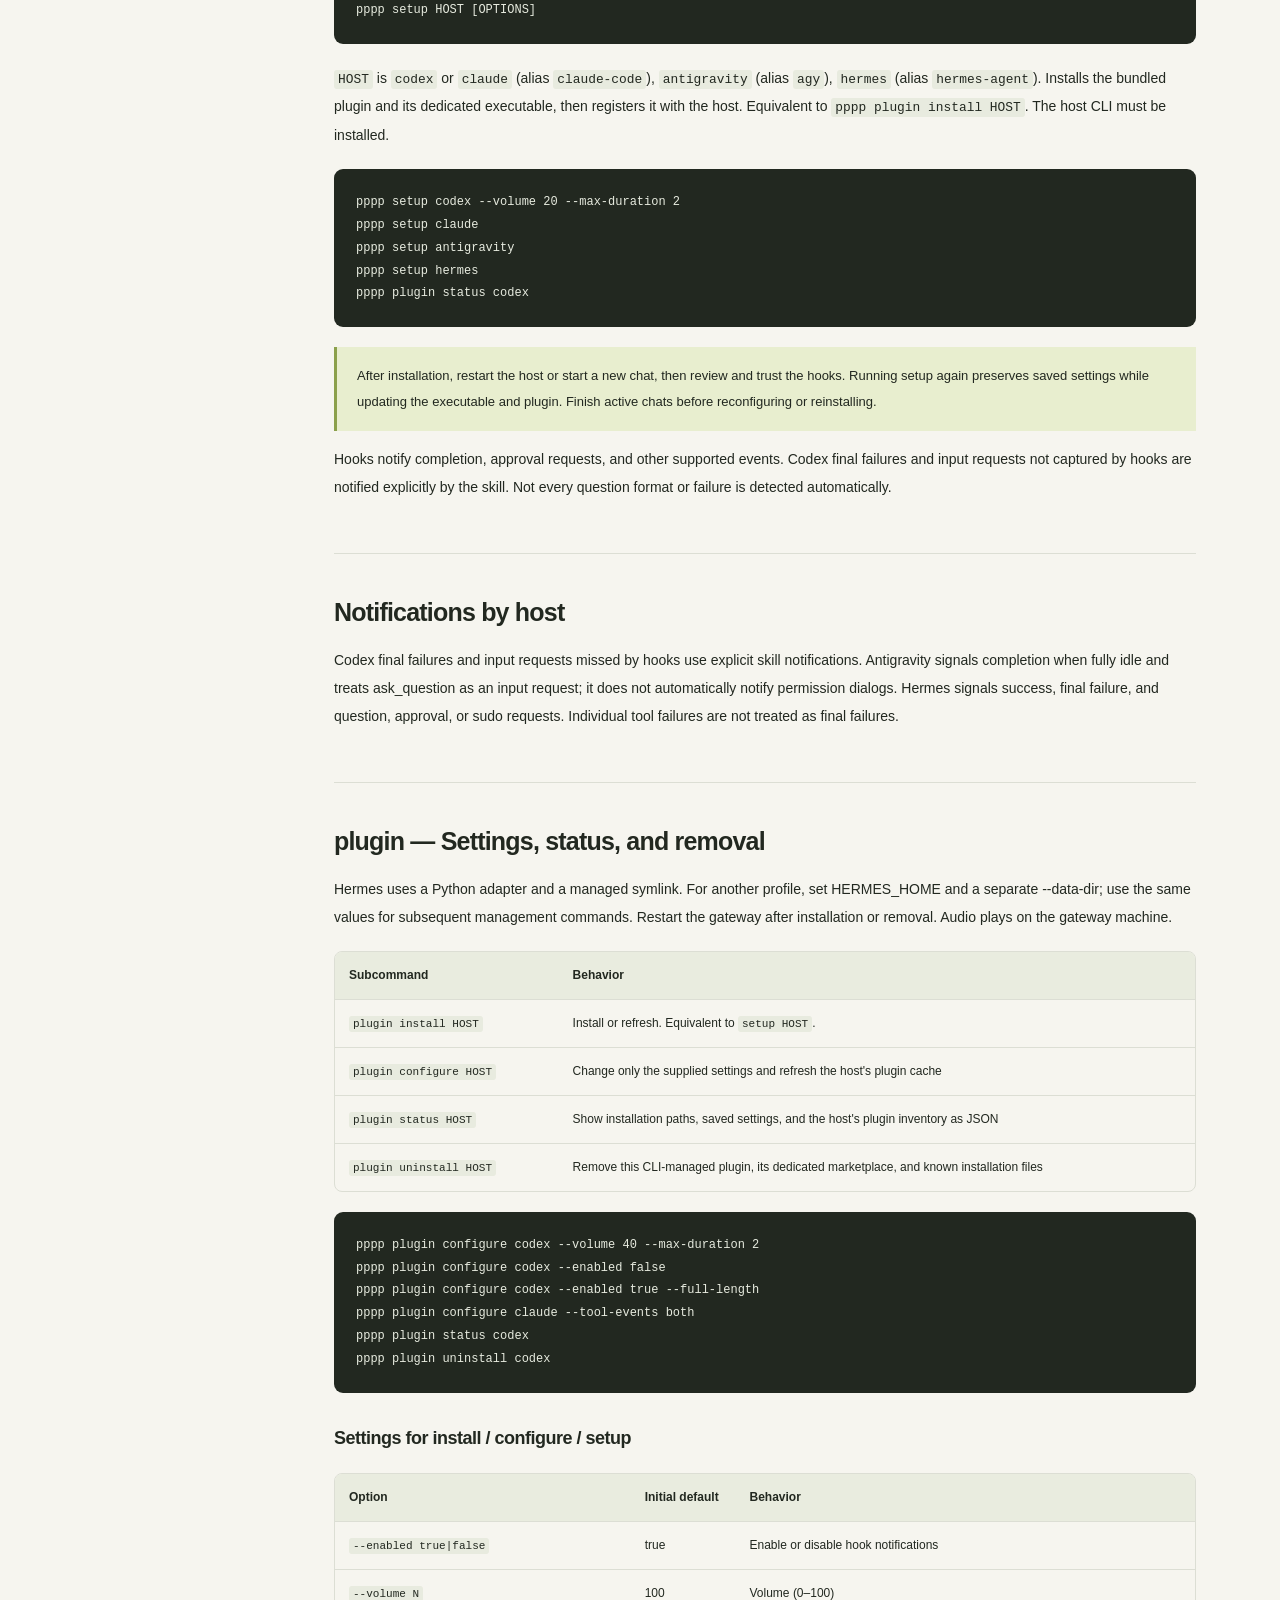
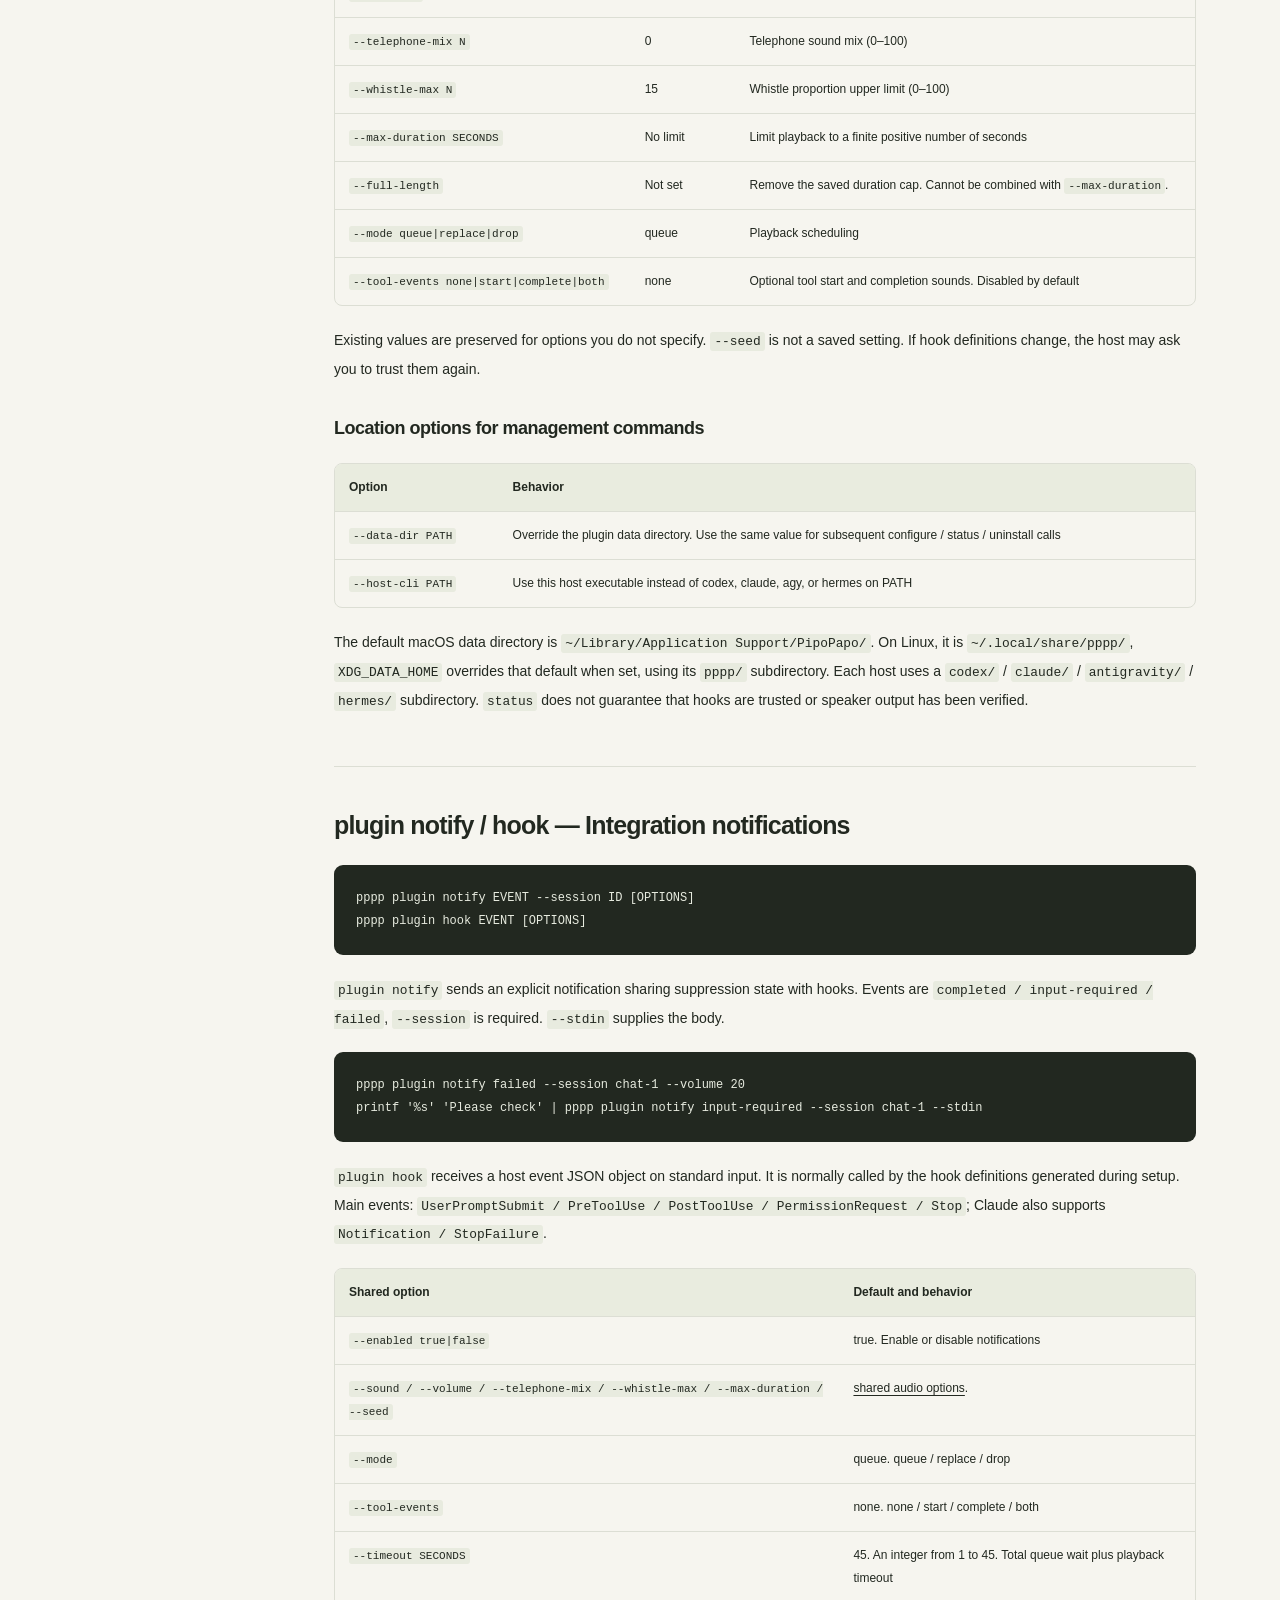
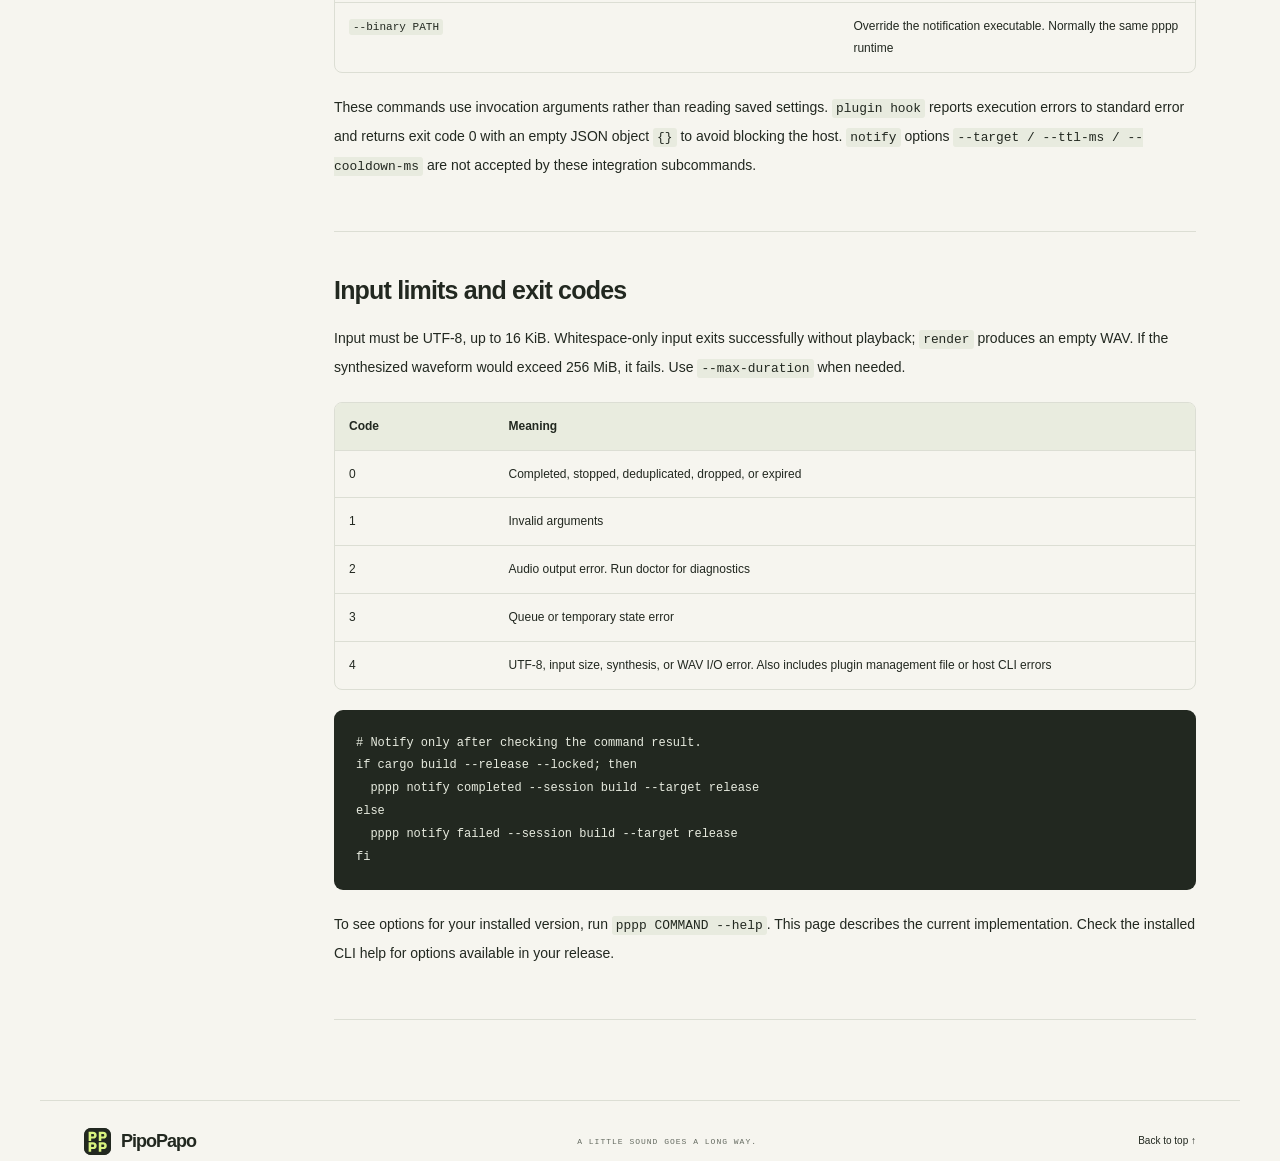
==== commit 05f0ba82: "feat: add audio previews for all nine notes presets" ====
--- a/commands.html
+++ b/commands.html
@@ -3,13 +3,14 @@
 <head>
   <meta charset="utf-8">
   <meta name="viewport" content="width=device-width, initial-scale=1">
-  <script src="./i18n.js?v=4"></script>
+  <script src="./i18n.js?v=5"></script>
   <meta name="theme-color" content="#f6f5ef">
   <meta name="description" content="PipoPapo (pppp) のコマンドリファレンス。say、notify、render、stop、doctor、setup、pluginの引数・オプション・使用例。">
   <title>コマンドリファレンス — PipoPapo</title>
   <link rel="icon" href="./assets/icon.svg?v=2" type="image/svg+xml">
   <link rel="stylesheet" href="./style.css?v=5">
-  <link rel="stylesheet" href="./commands.css">
+  <link rel="stylesheet" href="./commands.css?v=2">
+  <script src="./previews.js?v=1" defer></script>
 </head>
 <body>
   <a class="skip" href="#main">本文へ移動</a>
@@ -47,7 +48,7 @@
 <section class="reference-section" id="audio"><h2>音の調整 — 共通オプション</h2><p><code>say / notify / render</code> に共通です。コマンドごとに引数で指定し、これらのコマンドはPluginの保存設定を読みません。</p><div class="table-scroll" tabindex="0" role="region" aria-label="オプション・既定値・指定できる値・動作"><table><thead><tr><th scope="col">オプション</th><th scope="col">既定値</th><th scope="col">指定できる値・動作</th></tr></thead><tbody><tr><td><code>--sound PRESET</code></td><td>electronic</td><td><a href="#presets">電子音または9種類のnotesプリセット</a></td></tr><tr><td><code>--volume N</code></td><td>100</td><td>0〜100。出力音量</td></tr><tr><td><code>--telephone-mix N</code></td><td>0</td><td>0〜100。電話音の混合率。100では電話音だけを合成</td></tr><tr><td><code>--whistle-max N</code></td><td>15</td><td>0〜100。発話ごとに抽選する口笛割合の上限。0で口笛を無効化</td></tr><tr><td><code>--max-duration SECONDS</code></td><td>上限なし</td><td>有限の正数。発話全体を指定秒数で打ち切る。速度・音程は変更しない</td></tr><tr><td><code>--seed N</code></td><td>毎回生成</td><td>0〜4294967295の整数。同じ本文・音声設定の乱数選択を再現</td></tr></tbody></table></div><pre><code>pppp say &quot;処理が完了しました&quot; --volume 20 --whistle-max 0 --max-duration 2
 pppp render &quot;サンプル&quot; --telephone-mix 30 --whistle-max 10 --seed 42 -o sample.wav
 pppp render &quot;1234567890&quot; --telephone-mix 100 -o telephone.wav</code></pre></section>
-<section class="reference-section" id="presets"><h2>単音・2音・3音の、9種類。</h2><p>notesは本文に依存しない固定音です。音量と再生時間の上限は適用されますが、telephone-mix / whistle-max / seedは音に影響しません。electronicで従来の電子音に戻せます。</p><div class="table-scroll" tabindex="0" role="region" aria-label="notes presets"><table><thead><tr><th scope="col">PRESET</th><th scope="col">音</th></tr></thead><tbody><tr><td><code>single-low / single-mid / single-high</code></td><td>低・中・高の単音</td></tr><tr><td><code>double-rise / double-fall / double-repeat</code></td><td>上昇・下降・繰り返しの2音</td></tr><tr><td><code>triple-rise / triple-fall / triple-chord</code></td><td>上昇・下降・和音の3音</td></tr></tbody></table></div><pre><code>pppp notify completed --sound triple-chord --volume 20
+<section class="reference-section" id="presets"><h2>単音・2音・3音の、9種類。</h2><p>notesは本文に依存しない固定音です。音量と再生時間の上限は適用されますが、telephone-mix / whistle-max / seedは音に影響しません。electronicで従来の電子音に戻せます。</p><p>Previewボタンで試聴できます。別の音を選ぶと、再生中の音は停止します。</p><p id="preview-error" role="status" hidden>音声を再生できませんでした。もう一度Previewを押してください。</p><div class="table-scroll notes-previews" tabindex="0" role="region" aria-label="notes presets"><table><thead><tr><th scope="col">PRESET</th><th scope="col">音</th><th scope="col">Preview</th></tr></thead><tbody><tr><td><code>single-low</code></td><td>低い単音</td><td><button class="preview-button" type="button" data-preview="notes-single-low" aria-controls="notes-single-low" aria-label="Preview single-low" aria-pressed="false" hidden>Preview</button><audio id="notes-single-low" controls preload="none" aria-label="single-low"><source src="./assets/notes-single-low.wav" type="audio/wav"></audio></td></tr><tr><td><code>single-mid</code></td><td>中音の単音</td><td><button class="preview-button" type="button" data-preview="notes-single-mid" aria-controls="notes-single-mid" aria-label="Preview single-mid" aria-pressed="false" hidden>Preview</button><audio id="notes-single-mid" controls preload="none" aria-label="single-mid"><source src="./assets/notes-single-mid.wav" type="audio/wav"></audio></td></tr><tr><td><code>single-high</code></td><td>高い単音</td><td><button class="preview-button" type="button" data-preview="notes-single-high" aria-controls="notes-single-high" aria-label="Preview single-high" aria-pressed="false" hidden>Preview</button><audio id="notes-single-high" controls preload="none" aria-label="single-high"><source src="./assets/notes-single-high.wav" type="audio/wav"></audio></td></tr><tr><td><code>double-rise</code></td><td>上昇する2音</td><td><button class="preview-button" type="button" data-preview="notes-double-rise" aria-controls="notes-double-rise" aria-label="Preview double-rise" aria-pressed="false" hidden>Preview</button><audio id="notes-double-rise" controls preload="none" aria-label="double-rise"><source src="./assets/notes-double-rise.wav" type="audio/wav"></audio></td></tr><tr><td><code>double-fall</code></td><td>下降する2音</td><td><button class="preview-button" type="button" data-preview="notes-double-fall" aria-controls="notes-double-fall" aria-label="Preview double-fall" aria-pressed="false" hidden>Preview</button><audio id="notes-double-fall" controls preload="none" aria-label="double-fall"><source src="./assets/notes-double-fall.wav" type="audio/wav"></audio></td></tr><tr><td><code>double-repeat</code></td><td>繰り返す2音</td><td><button class="preview-button" type="button" data-preview="notes-double-repeat" aria-controls="notes-double-repeat" aria-label="Preview double-repeat" aria-pressed="false" hidden>Preview</button><audio id="notes-double-repeat" controls preload="none" aria-label="double-repeat"><source src="./assets/notes-double-repeat.wav" type="audio/wav"></audio></td></tr><tr><td><code>triple-rise</code></td><td>上昇する3音</td><td><button class="preview-button" type="button" data-preview="notes-triple-rise" aria-controls="notes-triple-rise" aria-label="Preview triple-rise" aria-pressed="false" hidden>Preview</button><audio id="notes-triple-rise" controls preload="none" aria-label="triple-rise"><source src="./assets/notes-triple-rise.wav" type="audio/wav"></audio></td></tr><tr><td><code>triple-fall</code></td><td>下降する3音</td><td><button class="preview-button" type="button" data-preview="notes-triple-fall" aria-controls="notes-triple-fall" aria-label="Preview triple-fall" aria-pressed="false" hidden>Preview</button><audio id="notes-triple-fall" controls preload="none" aria-label="triple-fall"><source src="./assets/notes-triple-fall.wav" type="audio/wav"></audio></td></tr><tr><td><code>triple-chord</code></td><td>3音の和音</td><td><button class="preview-button" type="button" data-preview="notes-triple-chord" aria-controls="notes-triple-chord" aria-label="Preview triple-chord" aria-pressed="false" hidden>Preview</button><audio id="notes-triple-chord" controls preload="none" aria-label="triple-chord"><source src="./assets/notes-triple-chord.wav" type="audio/wav"></audio></td></tr></tbody></table></div><pre><code>pppp notify completed --sound triple-chord --volume 20
 pppp render notes --sound double-rise -o notes.wav</code></pre><h3>通知ごとのプリセット設定</h3><p>未設定の通知は従来の電子音です。指定した項目だけを変更し、再セットアップでも保持します。ツール音にはtool-eventsの有効化が必要です。各ホストが対応するイベントに適用されます。</p><div class="table-scroll" tabindex="0" role="region" aria-label="通知ごとのプリセット設定"><table><thead><tr><th scope="col">オプション</th><th scope="col">用途</th></tr></thead><tbody><tr><td><code>--completed-sound PRESET</code></td><td>完了</td></tr><tr><td><code>--input-required-sound PRESET</code></td><td>入力・承認待ち</td></tr><tr><td><code>--failed-sound PRESET</code></td><td>最終失敗</td></tr><tr><td><code>--tool-start-sound PRESET</code></td><td>ツール開始</td></tr><tr><td><code>--tool-complete-sound PRESET</code></td><td>ツール完了</td></tr></tbody></table></div><pre><code>pppp plugin configure codex \
   --completed-sound triple-chord \
   --input-required-sound double-repeat \
--- a/commands.css
+++ b/commands.css
@@ -24,6 +24,11 @@
 .reference th, .reference td { padding: 12px 14px; vertical-align: top; border-bottom: 1px solid var(--line); overflow-wrap: anywhere; }
 .reference tr:last-child td { border-bottom: none; }
 .reference td:first-child { min-width: 130px; }
+.preview-button { cursor: pointer; border: 1px solid var(--ink); border-radius: 6px; padding: 8px 16px; background: var(--paper); color: var(--ink); font: inherit; min-width: 88px; min-height: 44px; }
+.preview-button:hover, .preview-button[aria-pressed="true"] { background: var(--ink); color: var(--paper); }
+.preview-button:focus-visible { outline: 3px solid #476325; outline-offset: 3px; }
+.notes-previews audio { max-width: 240px; }
+.notes-previews th:last-child, .notes-previews td:last-child { width: 116px; }
 @media (max-width: 900px) {
   .reference-layout { grid-template-columns: 155px minmax(0, 1fr); gap: 28px; }
   .reference-section h2 { font-size: 23px; }
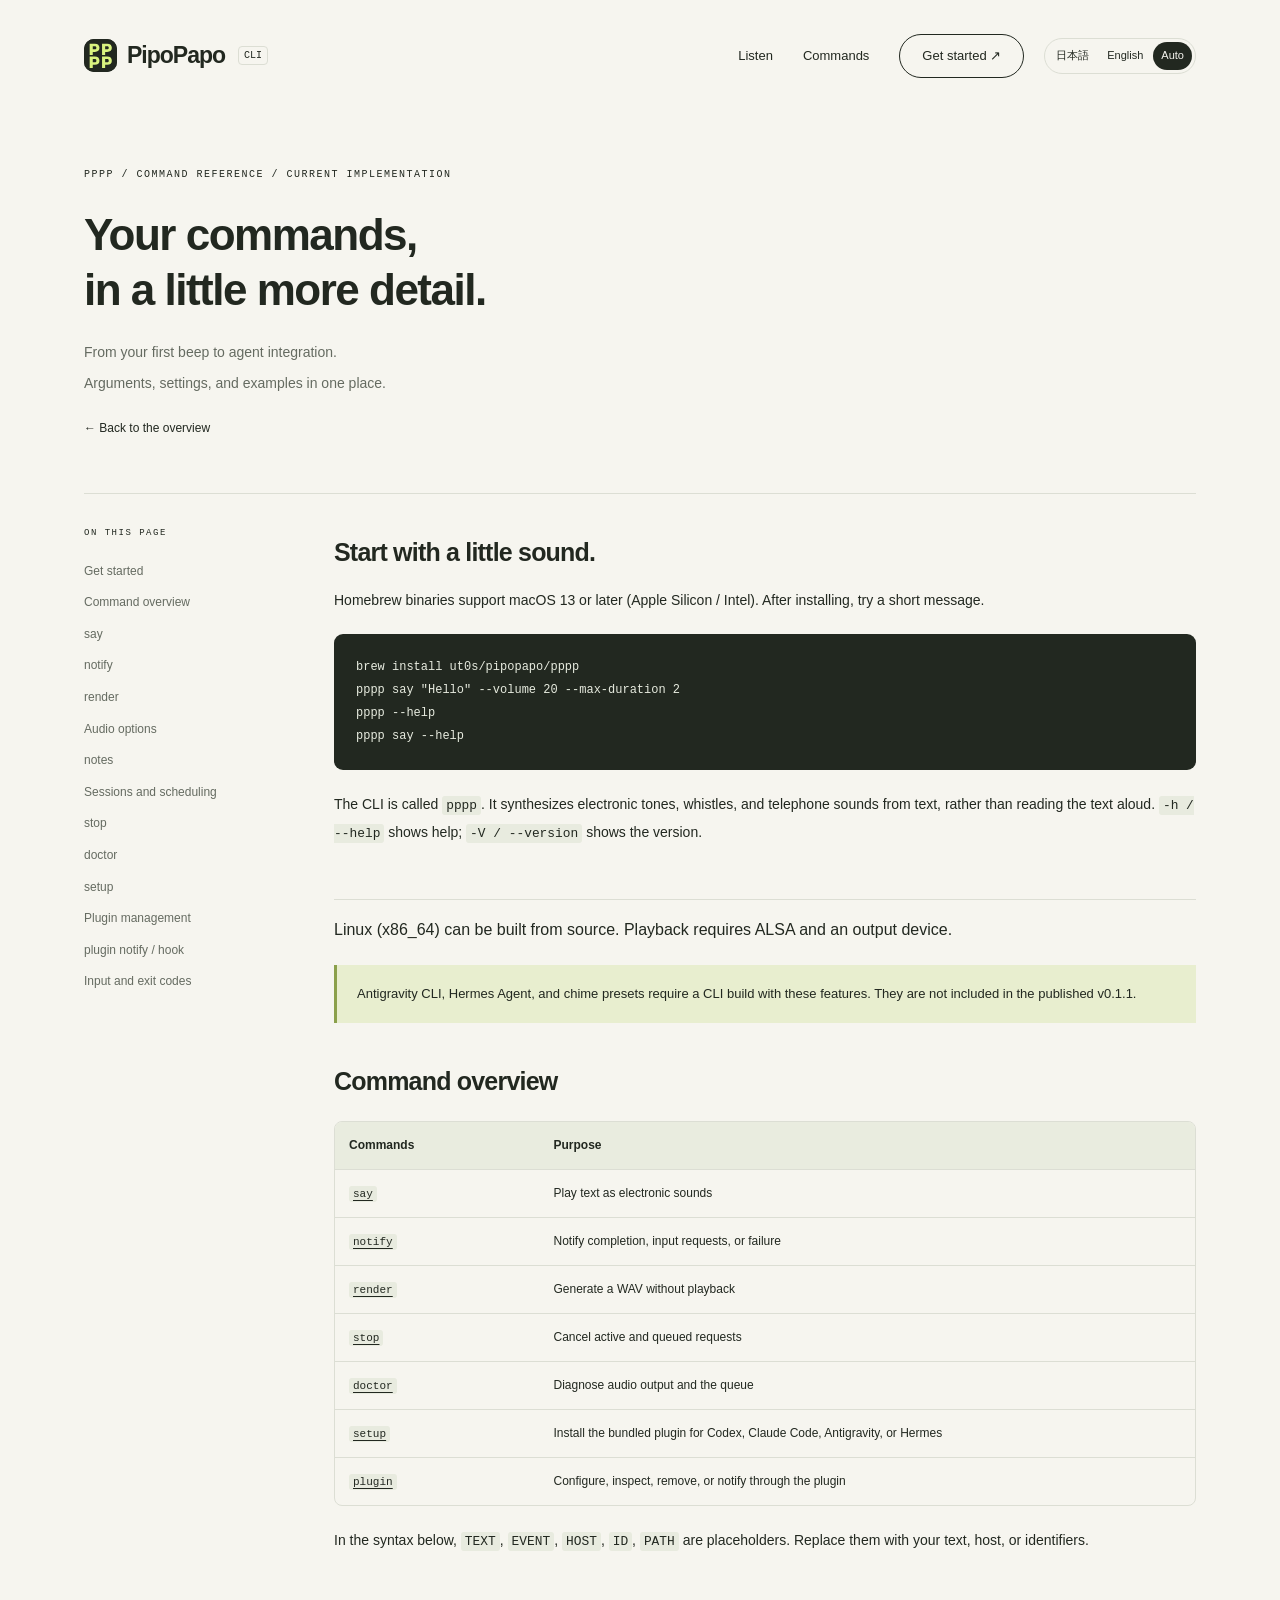
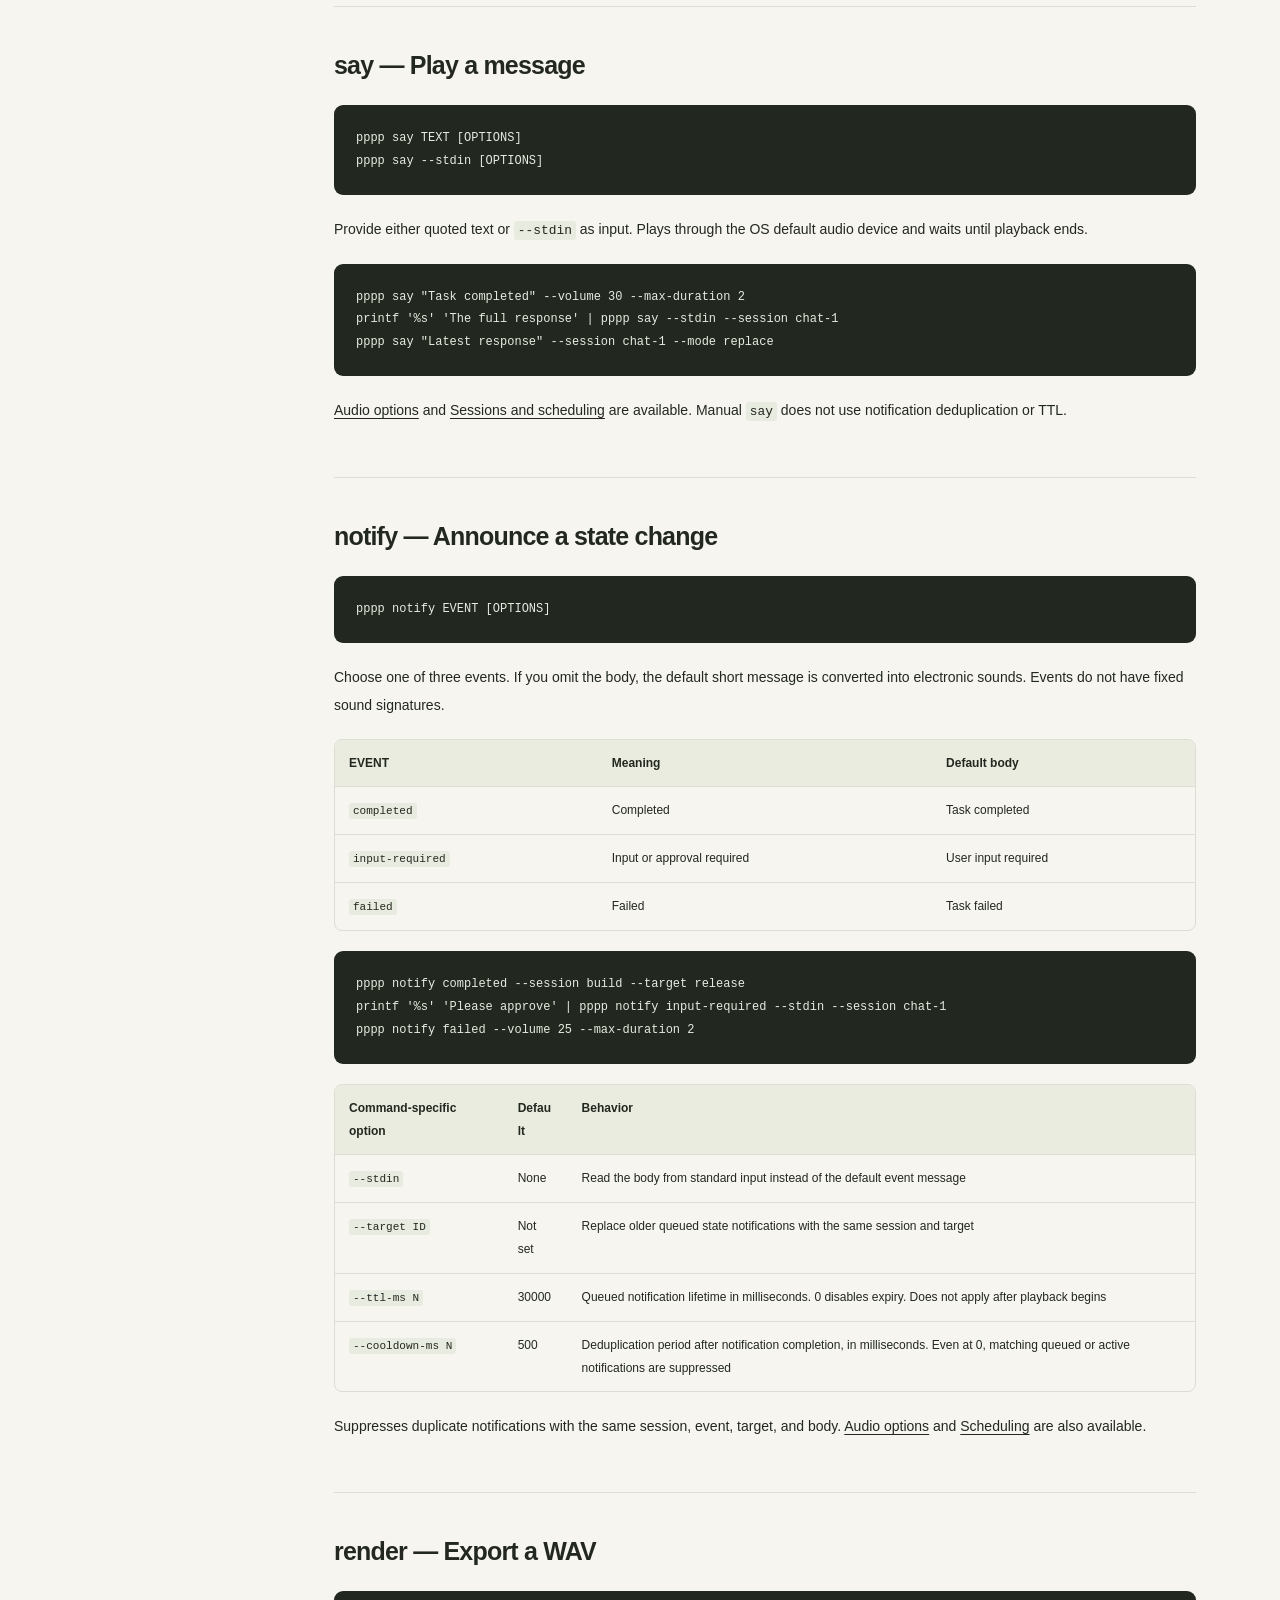
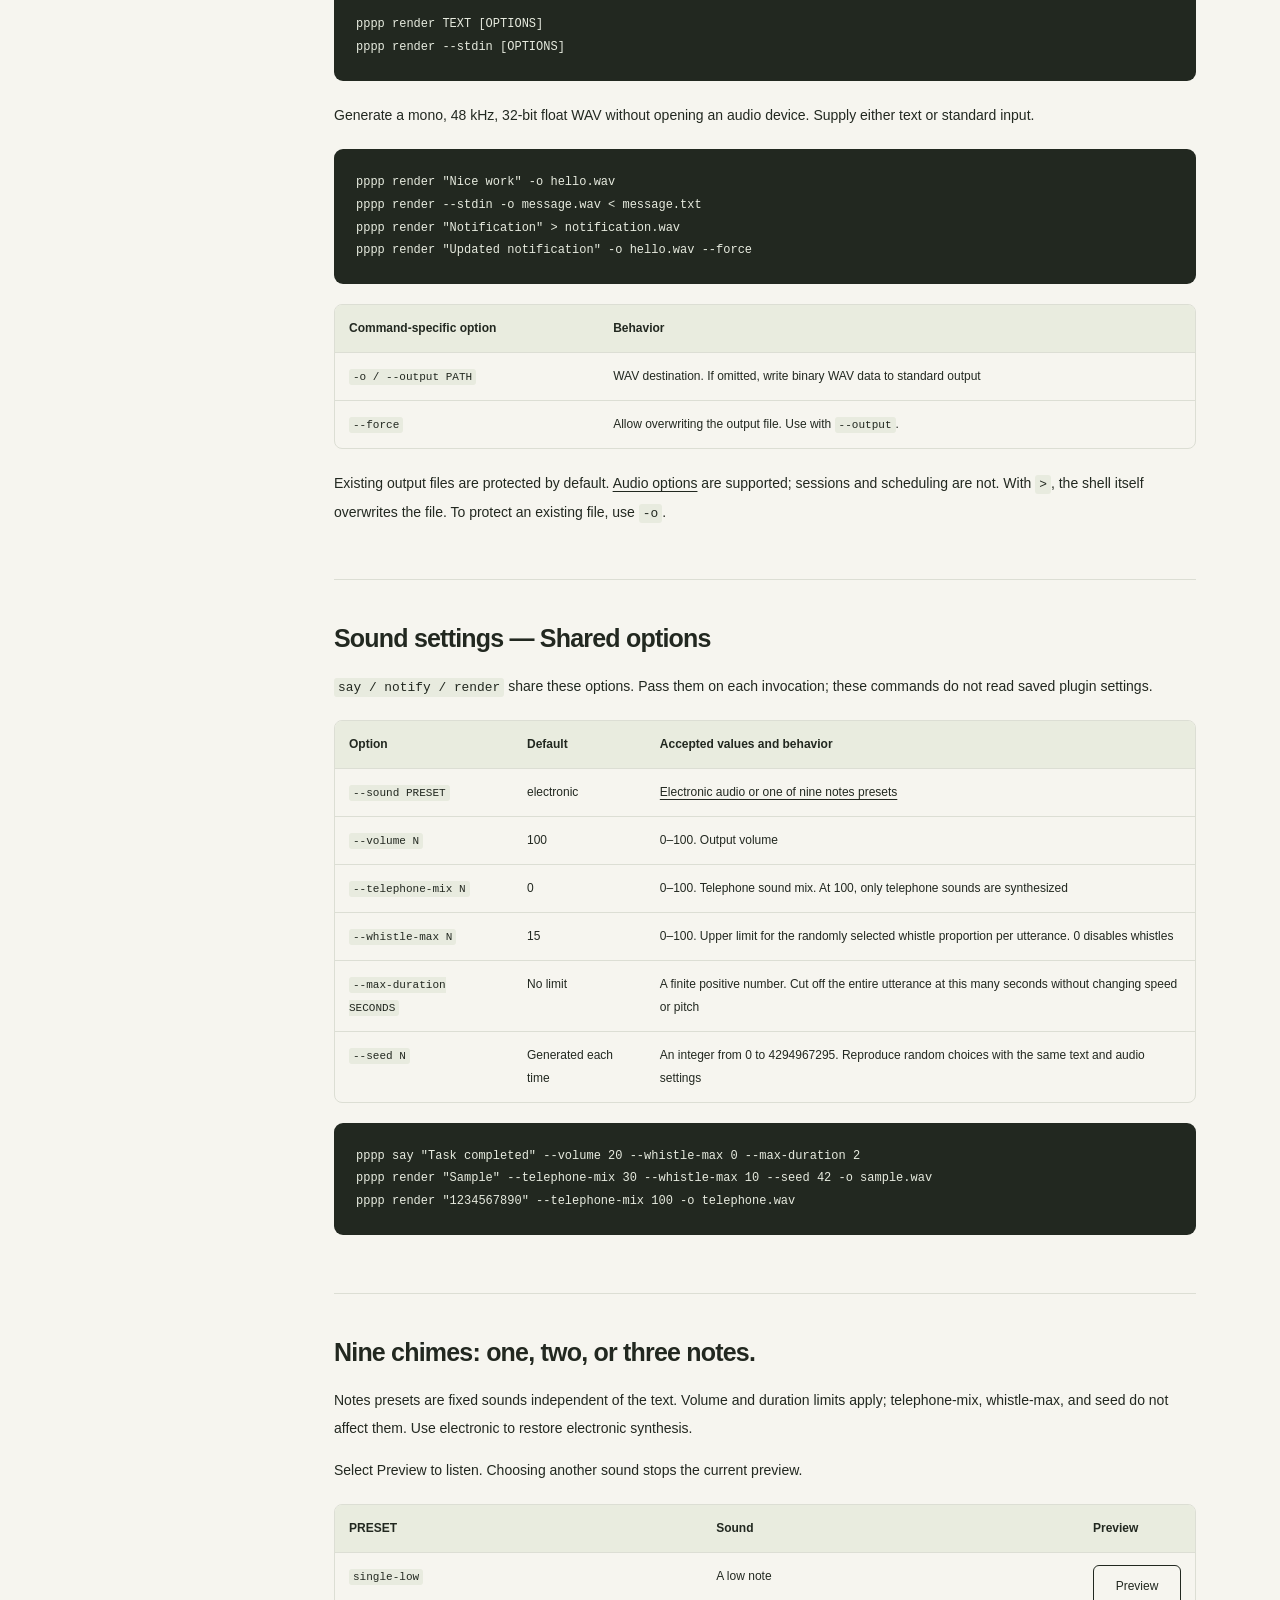
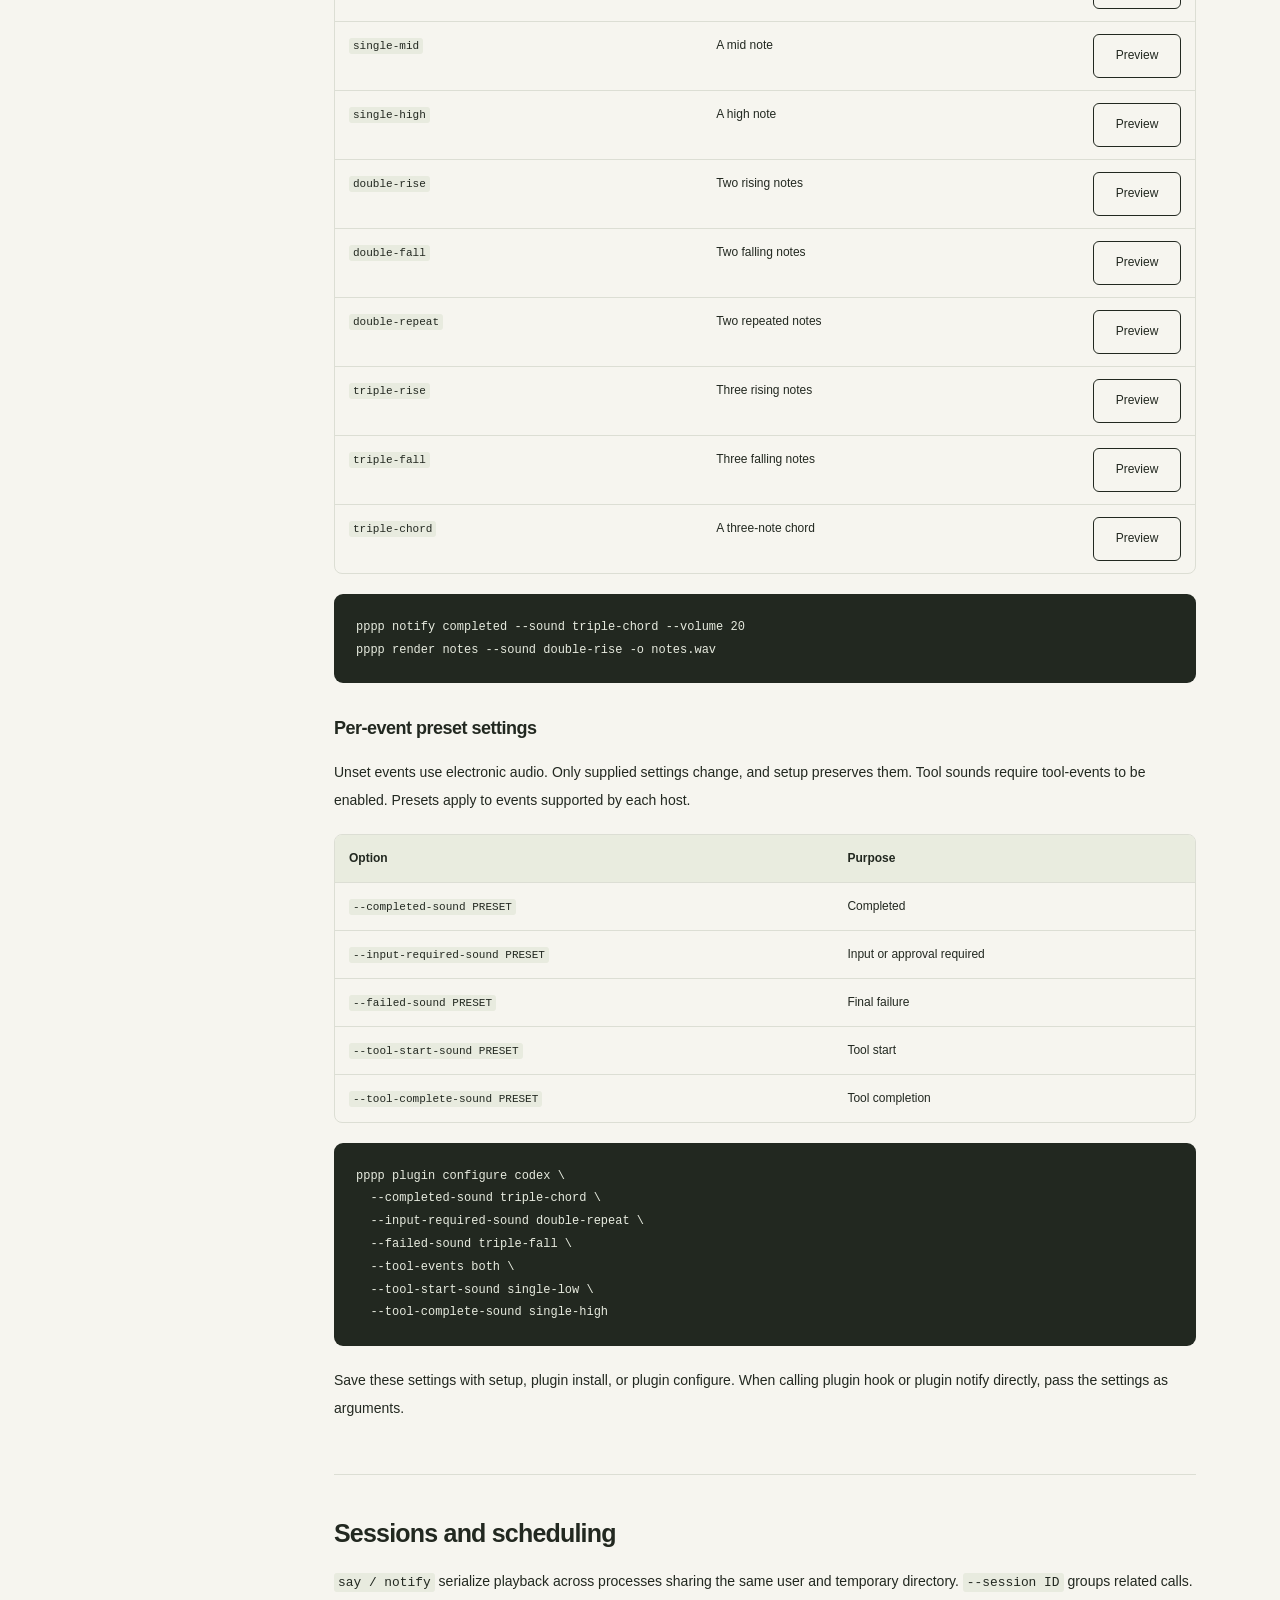
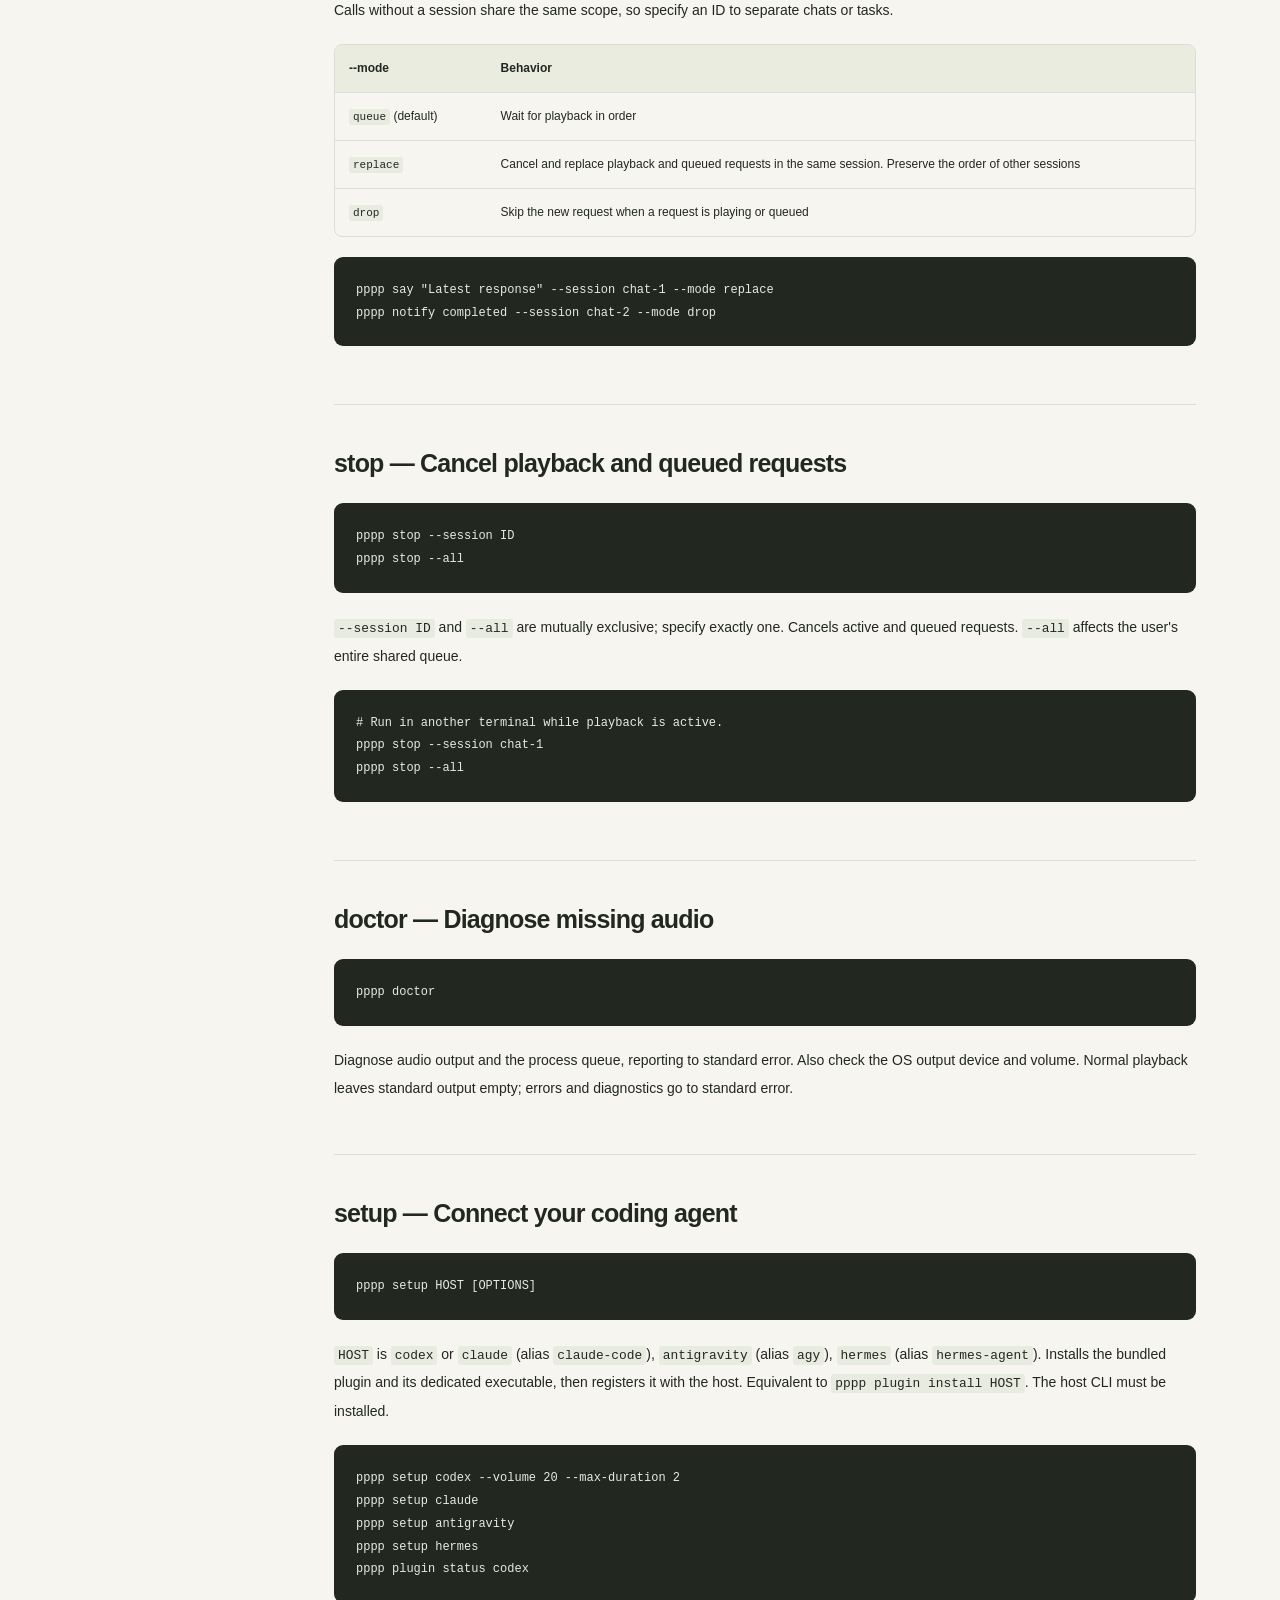
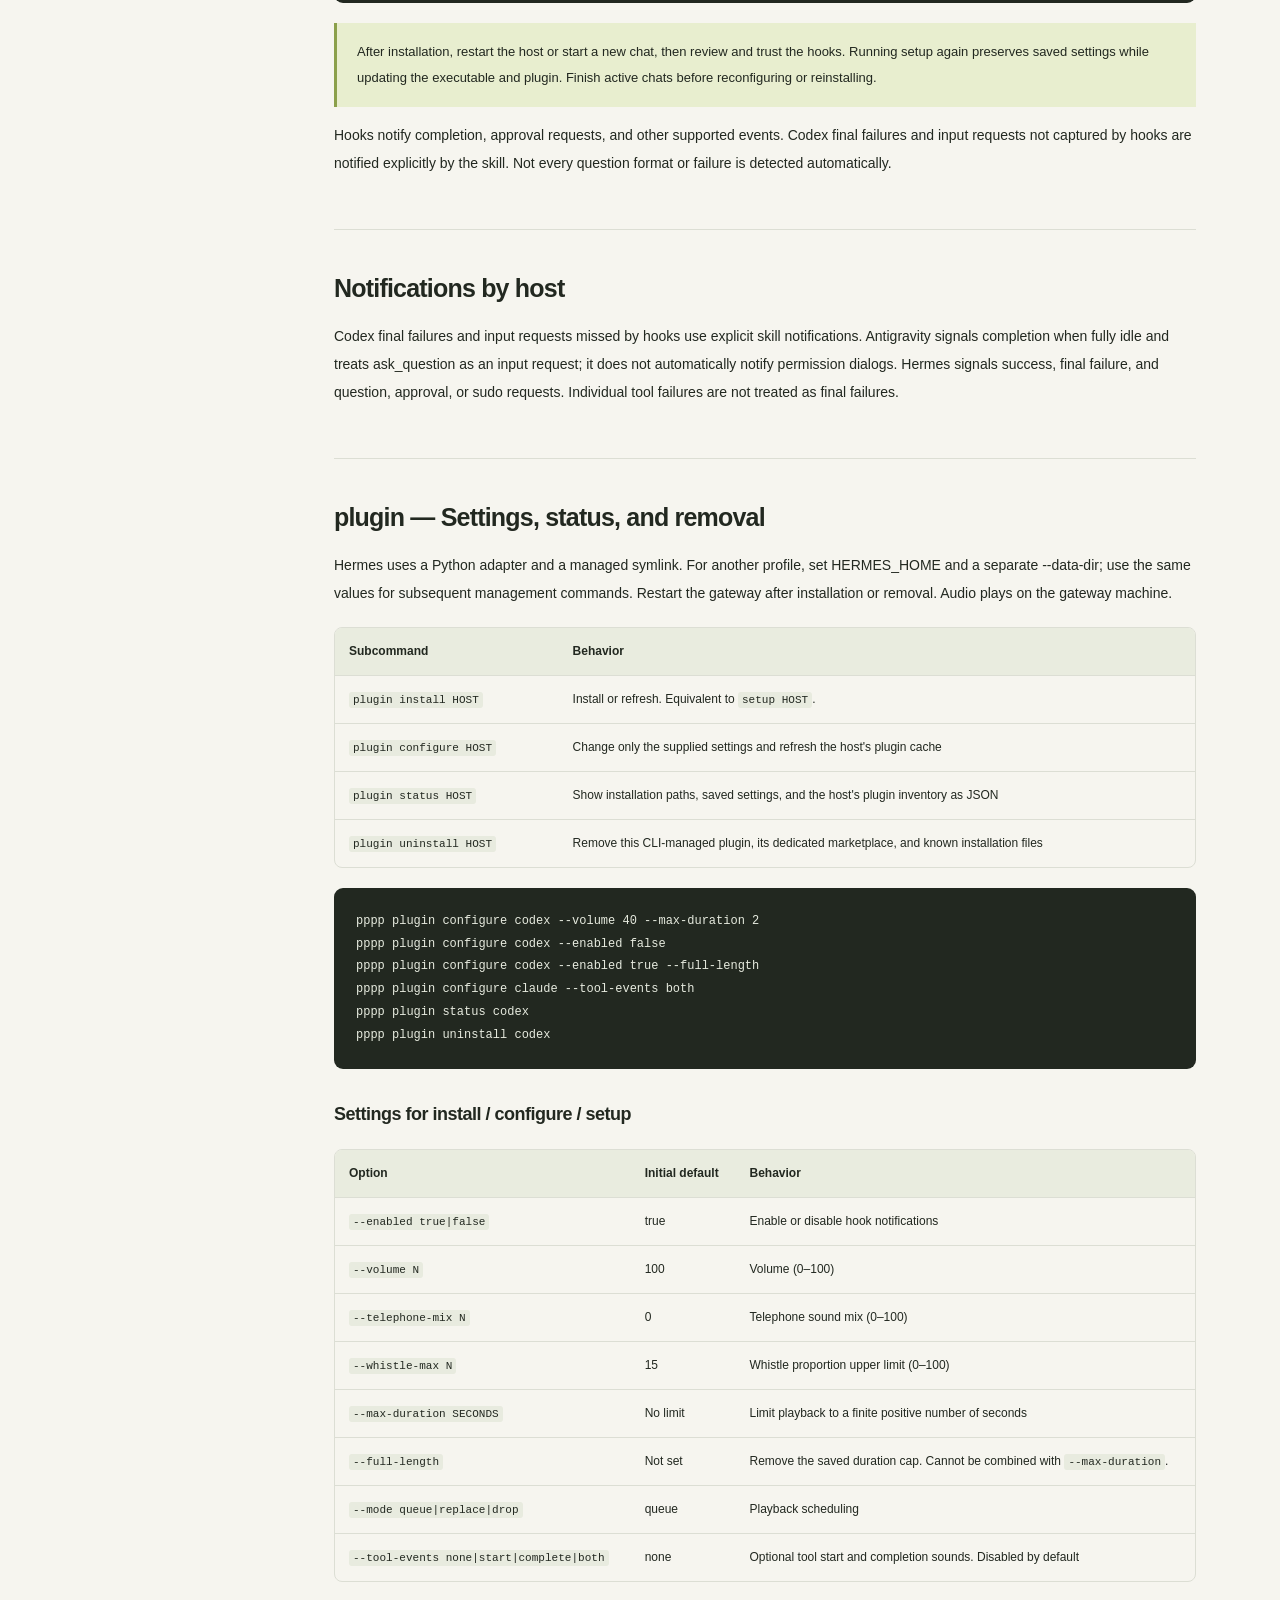
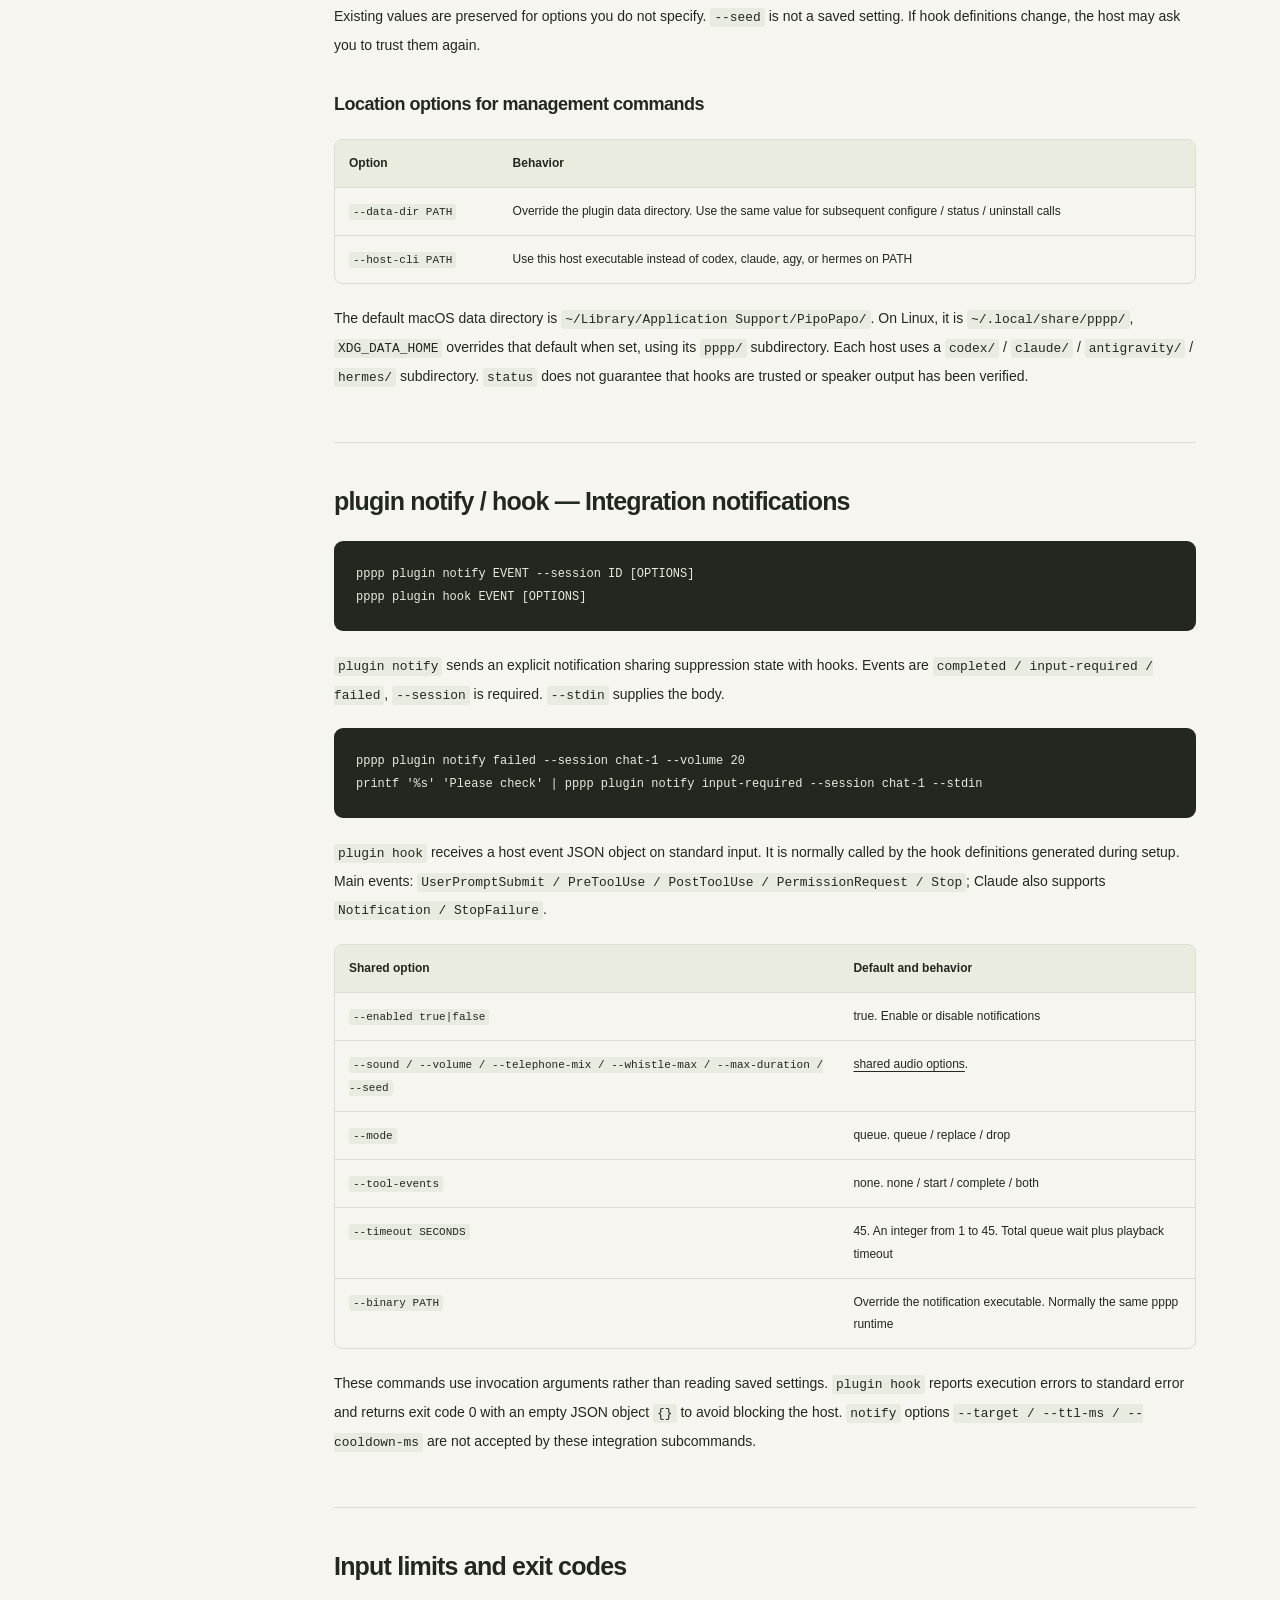
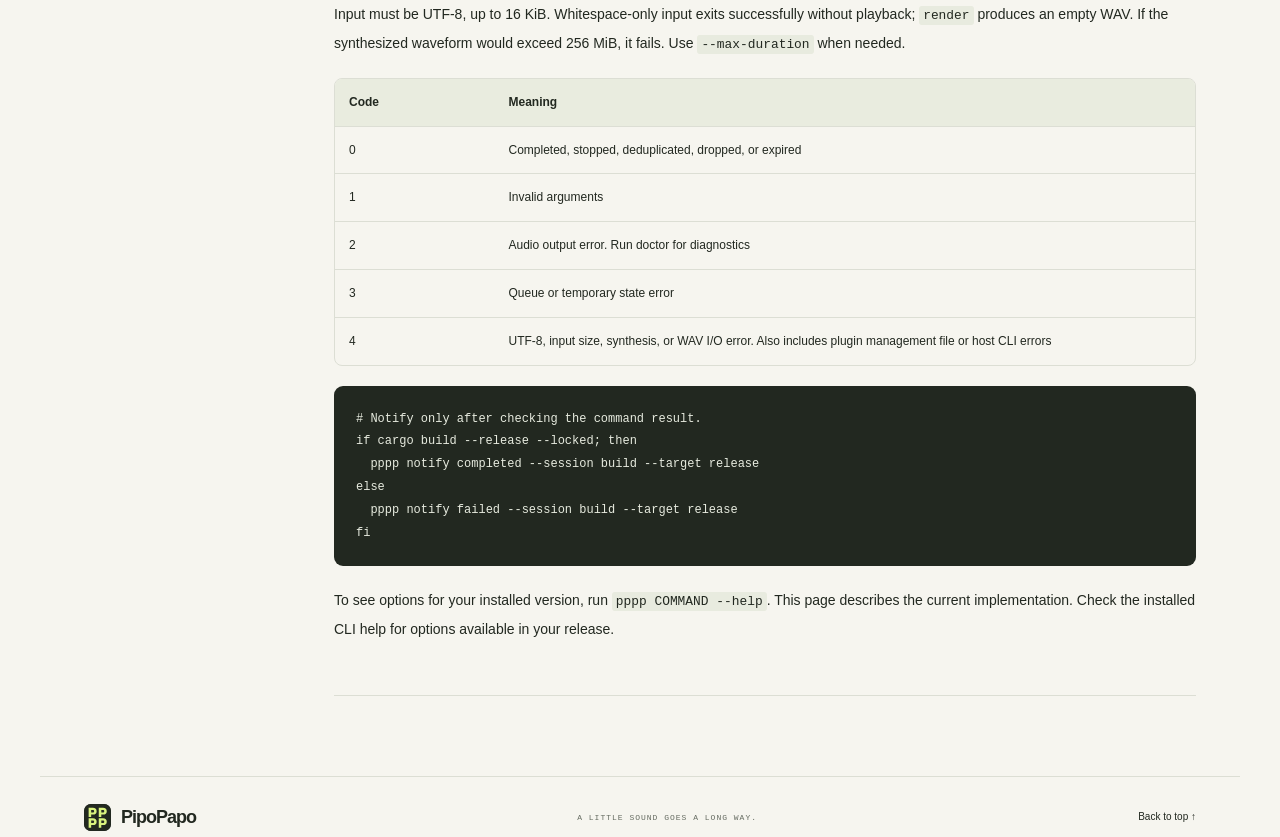
==== commit 66584c00: "fix: hide native controls for notes previews" ====
--- a/commands.html
+++ b/commands.html
@@ -9,7 +9,7 @@
   <title>コマンドリファレンス — PipoPapo</title>
   <link rel="icon" href="./assets/icon.svg?v=2" type="image/svg+xml">
   <link rel="stylesheet" href="./style.css?v=5">
-  <link rel="stylesheet" href="./commands.css?v=2">
+  <link rel="stylesheet" href="./commands.css?v=3">
   <script src="./previews.js?v=1" defer></script>
 </head>
 <body>
@@ -48,7 +48,7 @@
 <section class="reference-section" id="audio"><h2>音の調整 — 共通オプション</h2><p><code>say / notify / render</code> に共通です。コマンドごとに引数で指定し、これらのコマンドはPluginの保存設定を読みません。</p><div class="table-scroll" tabindex="0" role="region" aria-label="オプション・既定値・指定できる値・動作"><table><thead><tr><th scope="col">オプション</th><th scope="col">既定値</th><th scope="col">指定できる値・動作</th></tr></thead><tbody><tr><td><code>--sound PRESET</code></td><td>electronic</td><td><a href="#presets">電子音または9種類のnotesプリセット</a></td></tr><tr><td><code>--volume N</code></td><td>100</td><td>0〜100。出力音量</td></tr><tr><td><code>--telephone-mix N</code></td><td>0</td><td>0〜100。電話音の混合率。100では電話音だけを合成</td></tr><tr><td><code>--whistle-max N</code></td><td>15</td><td>0〜100。発話ごとに抽選する口笛割合の上限。0で口笛を無効化</td></tr><tr><td><code>--max-duration SECONDS</code></td><td>上限なし</td><td>有限の正数。発話全体を指定秒数で打ち切る。速度・音程は変更しない</td></tr><tr><td><code>--seed N</code></td><td>毎回生成</td><td>0〜4294967295の整数。同じ本文・音声設定の乱数選択を再現</td></tr></tbody></table></div><pre><code>pppp say &quot;処理が完了しました&quot; --volume 20 --whistle-max 0 --max-duration 2
 pppp render &quot;サンプル&quot; --telephone-mix 30 --whistle-max 10 --seed 42 -o sample.wav
 pppp render &quot;1234567890&quot; --telephone-mix 100 -o telephone.wav</code></pre></section>
-<section class="reference-section" id="presets"><h2>単音・2音・3音の、9種類。</h2><p>notesは本文に依存しない固定音です。音量と再生時間の上限は適用されますが、telephone-mix / whistle-max / seedは音に影響しません。electronicで従来の電子音に戻せます。</p><p>Previewボタンで試聴できます。別の音を選ぶと、再生中の音は停止します。</p><p id="preview-error" role="status" hidden>音声を再生できませんでした。もう一度Previewを押してください。</p><div class="table-scroll notes-previews" tabindex="0" role="region" aria-label="notes presets"><table><thead><tr><th scope="col">PRESET</th><th scope="col">音</th><th scope="col">Preview</th></tr></thead><tbody><tr><td><code>single-low</code></td><td>低い単音</td><td><button class="preview-button" type="button" data-preview="notes-single-low" aria-controls="notes-single-low" aria-label="Preview single-low" aria-pressed="false" hidden>Preview</button><audio id="notes-single-low" controls preload="none" aria-label="single-low"><source src="./assets/notes-single-low.wav" type="audio/wav"></audio></td></tr><tr><td><code>single-mid</code></td><td>中音の単音</td><td><button class="preview-button" type="button" data-preview="notes-single-mid" aria-controls="notes-single-mid" aria-label="Preview single-mid" aria-pressed="false" hidden>Preview</button><audio id="notes-single-mid" controls preload="none" aria-label="single-mid"><source src="./assets/notes-single-mid.wav" type="audio/wav"></audio></td></tr><tr><td><code>single-high</code></td><td>高い単音</td><td><button class="preview-button" type="button" data-preview="notes-single-high" aria-controls="notes-single-high" aria-label="Preview single-high" aria-pressed="false" hidden>Preview</button><audio id="notes-single-high" controls preload="none" aria-label="single-high"><source src="./assets/notes-single-high.wav" type="audio/wav"></audio></td></tr><tr><td><code>double-rise</code></td><td>上昇する2音</td><td><button class="preview-button" type="button" data-preview="notes-double-rise" aria-controls="notes-double-rise" aria-label="Preview double-rise" aria-pressed="false" hidden>Preview</button><audio id="notes-double-rise" controls preload="none" aria-label="double-rise"><source src="./assets/notes-double-rise.wav" type="audio/wav"></audio></td></tr><tr><td><code>double-fall</code></td><td>下降する2音</td><td><button class="preview-button" type="button" data-preview="notes-double-fall" aria-controls="notes-double-fall" aria-label="Preview double-fall" aria-pressed="false" hidden>Preview</button><audio id="notes-double-fall" controls preload="none" aria-label="double-fall"><source src="./assets/notes-double-fall.wav" type="audio/wav"></audio></td></tr><tr><td><code>double-repeat</code></td><td>繰り返す2音</td><td><button class="preview-button" type="button" data-preview="notes-double-repeat" aria-controls="notes-double-repeat" aria-label="Preview double-repeat" aria-pressed="false" hidden>Preview</button><audio id="notes-double-repeat" controls preload="none" aria-label="double-repeat"><source src="./assets/notes-double-repeat.wav" type="audio/wav"></audio></td></tr><tr><td><code>triple-rise</code></td><td>上昇する3音</td><td><button class="preview-button" type="button" data-preview="notes-triple-rise" aria-controls="notes-triple-rise" aria-label="Preview triple-rise" aria-pressed="false" hidden>Preview</button><audio id="notes-triple-rise" controls preload="none" aria-label="triple-rise"><source src="./assets/notes-triple-rise.wav" type="audio/wav"></audio></td></tr><tr><td><code>triple-fall</code></td><td>下降する3音</td><td><button class="preview-button" type="button" data-preview="notes-triple-fall" aria-controls="notes-triple-fall" aria-label="Preview triple-fall" aria-pressed="false" hidden>Preview</button><audio id="notes-triple-fall" controls preload="none" aria-label="triple-fall"><source src="./assets/notes-triple-fall.wav" type="audio/wav"></audio></td></tr><tr><td><code>triple-chord</code></td><td>3音の和音</td><td><button class="preview-button" type="button" data-preview="notes-triple-chord" aria-controls="notes-triple-chord" aria-label="Preview triple-chord" aria-pressed="false" hidden>Preview</button><audio id="notes-triple-chord" controls preload="none" aria-label="triple-chord"><source src="./assets/notes-triple-chord.wav" type="audio/wav"></audio></td></tr></tbody></table></div><pre><code>pppp notify completed --sound triple-chord --volume 20
+<section class="reference-section" id="presets"><h2>単音・2音・3音の、9種類。</h2><p>notesは本文に依存しない固定音です。音量と再生時間の上限は適用されますが、telephone-mix / whistle-max / seedは音に影響しません。electronicで従来の電子音に戻せます。</p><p>Previewボタンで試聴できます。別の音を選ぶと、再生中の音は停止します。</p><p id="preview-error" role="status" hidden>音声を再生できませんでした。もう一度Previewを押してください。</p><div class="table-scroll notes-previews" tabindex="0" role="region" aria-label="notes presets"><table><thead><tr><th scope="col">PRESET</th><th scope="col">音</th><th scope="col">Preview</th></tr></thead><tbody><tr><td><code>single-low</code></td><td>低い単音</td><td><button class="preview-button" type="button" data-preview="notes-single-low" aria-controls="notes-single-low" aria-label="Preview single-low" aria-pressed="false" hidden>Preview</button><audio id="notes-single-low" hidden preload="none" aria-label="single-low"><source src="./assets/notes-single-low.wav" type="audio/wav"></audio></td></tr><tr><td><code>single-mid</code></td><td>中音の単音</td><td><button class="preview-button" type="button" data-preview="notes-single-mid" aria-controls="notes-single-mid" aria-label="Preview single-mid" aria-pressed="false" hidden>Preview</button><audio id="notes-single-mid" hidden preload="none" aria-label="single-mid"><source src="./assets/notes-single-mid.wav" type="audio/wav"></audio></td></tr><tr><td><code>single-high</code></td><td>高い単音</td><td><button class="preview-button" type="button" data-preview="notes-single-high" aria-controls="notes-single-high" aria-label="Preview single-high" aria-pressed="false" hidden>Preview</button><audio id="notes-single-high" hidden preload="none" aria-label="single-high"><source src="./assets/notes-single-high.wav" type="audio/wav"></audio></td></tr><tr><td><code>double-rise</code></td><td>上昇する2音</td><td><button class="preview-button" type="button" data-preview="notes-double-rise" aria-controls="notes-double-rise" aria-label="Preview double-rise" aria-pressed="false" hidden>Preview</button><audio id="notes-double-rise" hidden preload="none" aria-label="double-rise"><source src="./assets/notes-double-rise.wav" type="audio/wav"></audio></td></tr><tr><td><code>double-fall</code></td><td>下降する2音</td><td><button class="preview-button" type="button" data-preview="notes-double-fall" aria-controls="notes-double-fall" aria-label="Preview double-fall" aria-pressed="false" hidden>Preview</button><audio id="notes-double-fall" hidden preload="none" aria-label="double-fall"><source src="./assets/notes-double-fall.wav" type="audio/wav"></audio></td></tr><tr><td><code>double-repeat</code></td><td>繰り返す2音</td><td><button class="preview-button" type="button" data-preview="notes-double-repeat" aria-controls="notes-double-repeat" aria-label="Preview double-repeat" aria-pressed="false" hidden>Preview</button><audio id="notes-double-repeat" hidden preload="none" aria-label="double-repeat"><source src="./assets/notes-double-repeat.wav" type="audio/wav"></audio></td></tr><tr><td><code>triple-rise</code></td><td>上昇する3音</td><td><button class="preview-button" type="button" data-preview="notes-triple-rise" aria-controls="notes-triple-rise" aria-label="Preview triple-rise" aria-pressed="false" hidden>Preview</button><audio id="notes-triple-rise" hidden preload="none" aria-label="triple-rise"><source src="./assets/notes-triple-rise.wav" type="audio/wav"></audio></td></tr><tr><td><code>triple-fall</code></td><td>下降する3音</td><td><button class="preview-button" type="button" data-preview="notes-triple-fall" aria-controls="notes-triple-fall" aria-label="Preview triple-fall" aria-pressed="false" hidden>Preview</button><audio id="notes-triple-fall" hidden preload="none" aria-label="triple-fall"><source src="./assets/notes-triple-fall.wav" type="audio/wav"></audio></td></tr><tr><td><code>triple-chord</code></td><td>3音の和音</td><td><button class="preview-button" type="button" data-preview="notes-triple-chord" aria-controls="notes-triple-chord" aria-label="Preview triple-chord" aria-pressed="false" hidden>Preview</button><audio id="notes-triple-chord" hidden preload="none" aria-label="triple-chord"><source src="./assets/notes-triple-chord.wav" type="audio/wav"></audio></td></tr></tbody></table></div><pre><code>pppp notify completed --sound triple-chord --volume 20
 pppp render notes --sound double-rise -o notes.wav</code></pre><h3>通知ごとのプリセット設定</h3><p>未設定の通知は従来の電子音です。指定した項目だけを変更し、再セットアップでも保持します。ツール音にはtool-eventsの有効化が必要です。各ホストが対応するイベントに適用されます。</p><div class="table-scroll" tabindex="0" role="region" aria-label="通知ごとのプリセット設定"><table><thead><tr><th scope="col">オプション</th><th scope="col">用途</th></tr></thead><tbody><tr><td><code>--completed-sound PRESET</code></td><td>完了</td></tr><tr><td><code>--input-required-sound PRESET</code></td><td>入力・承認待ち</td></tr><tr><td><code>--failed-sound PRESET</code></td><td>最終失敗</td></tr><tr><td><code>--tool-start-sound PRESET</code></td><td>ツール開始</td></tr><tr><td><code>--tool-complete-sound PRESET</code></td><td>ツール完了</td></tr></tbody></table></div><pre><code>pppp plugin configure codex \
   --completed-sound triple-chord \
   --input-required-sound double-repeat \
--- a/commands.css
+++ b/commands.css
@@ -27,7 +27,7 @@
 .preview-button { cursor: pointer; border: 1px solid var(--ink); border-radius: 6px; padding: 8px 16px; background: var(--paper); color: var(--ink); font: inherit; min-width: 88px; min-height: 44px; }
 .preview-button:hover, .preview-button[aria-pressed="true"] { background: var(--ink); color: var(--paper); }
 .preview-button:focus-visible { outline: 3px solid #476325; outline-offset: 3px; }
-.notes-previews audio { max-width: 240px; }
+.notes-previews audio { display: none; }
 .notes-previews th:last-child, .notes-previews td:last-child { width: 116px; }
 @media (max-width: 900px) {
   .reference-layout { grid-template-columns: 155px minmax(0, 1fr); gap: 28px; }
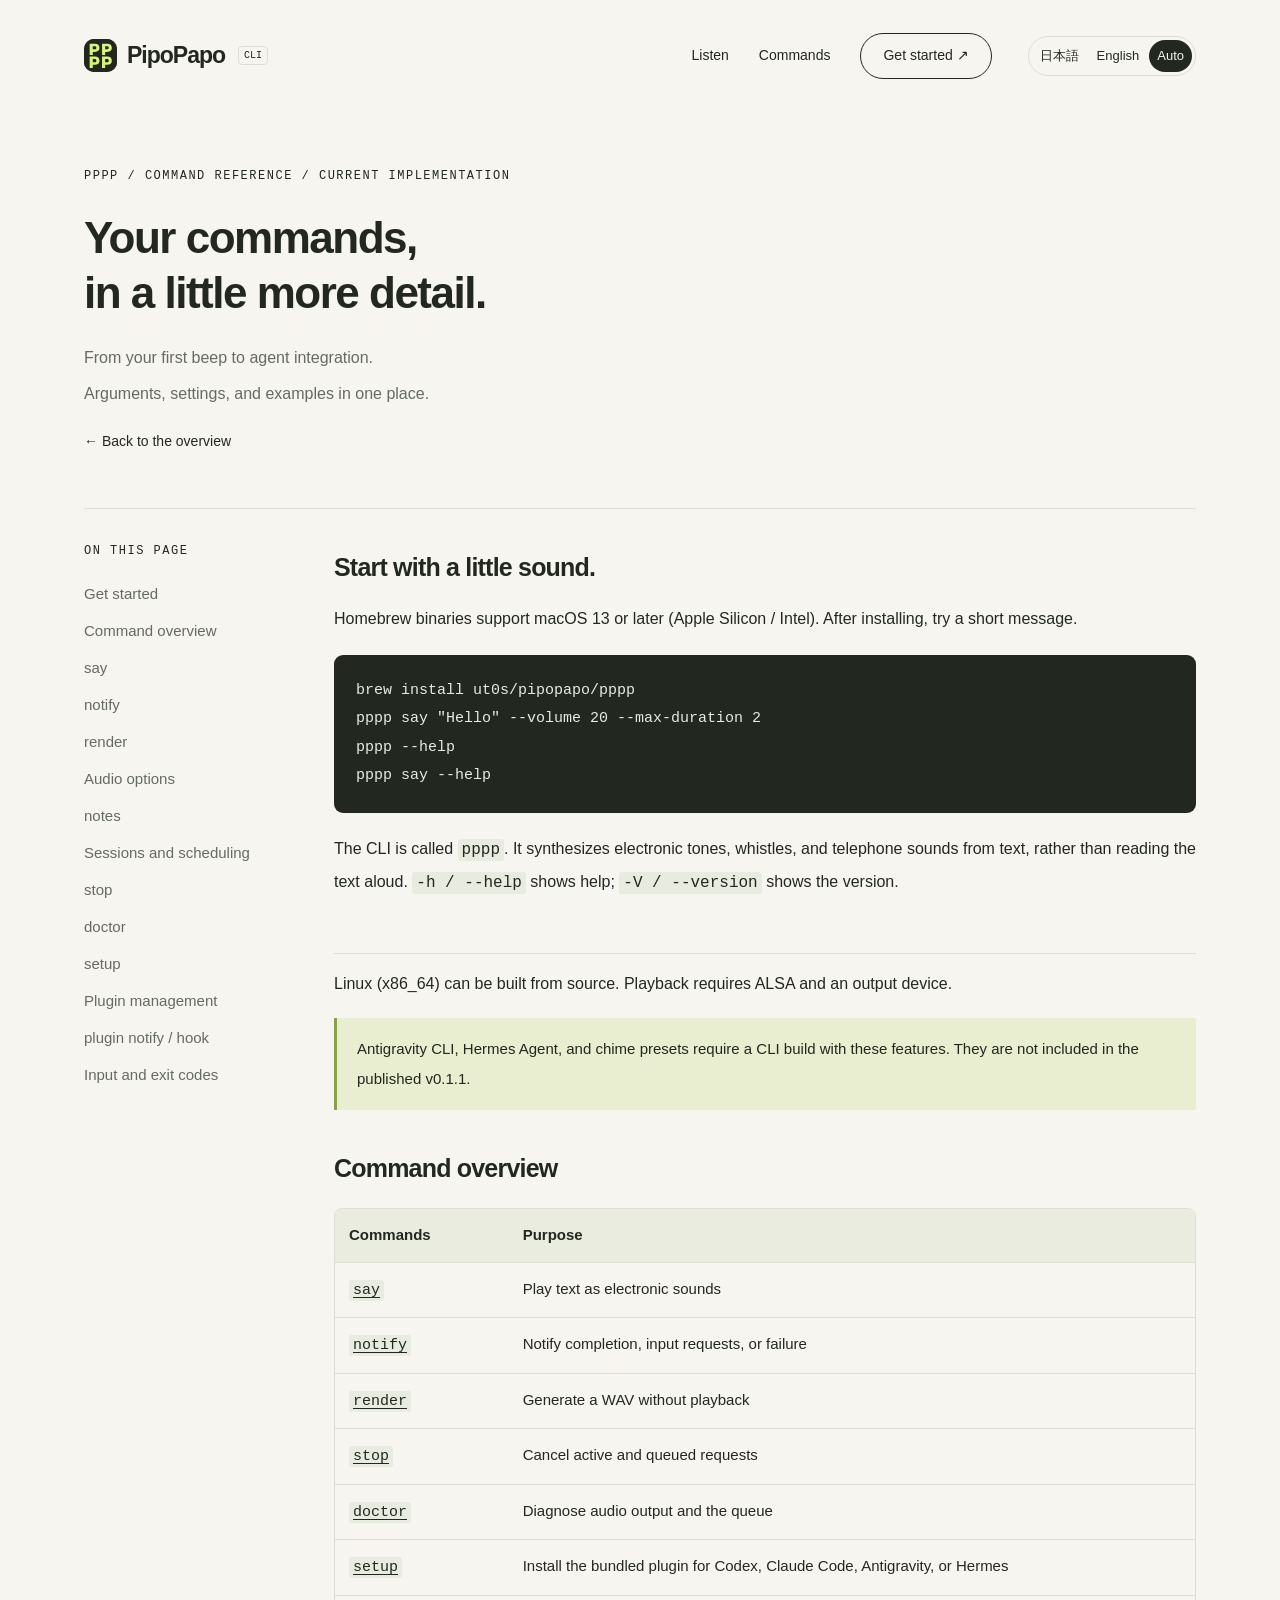
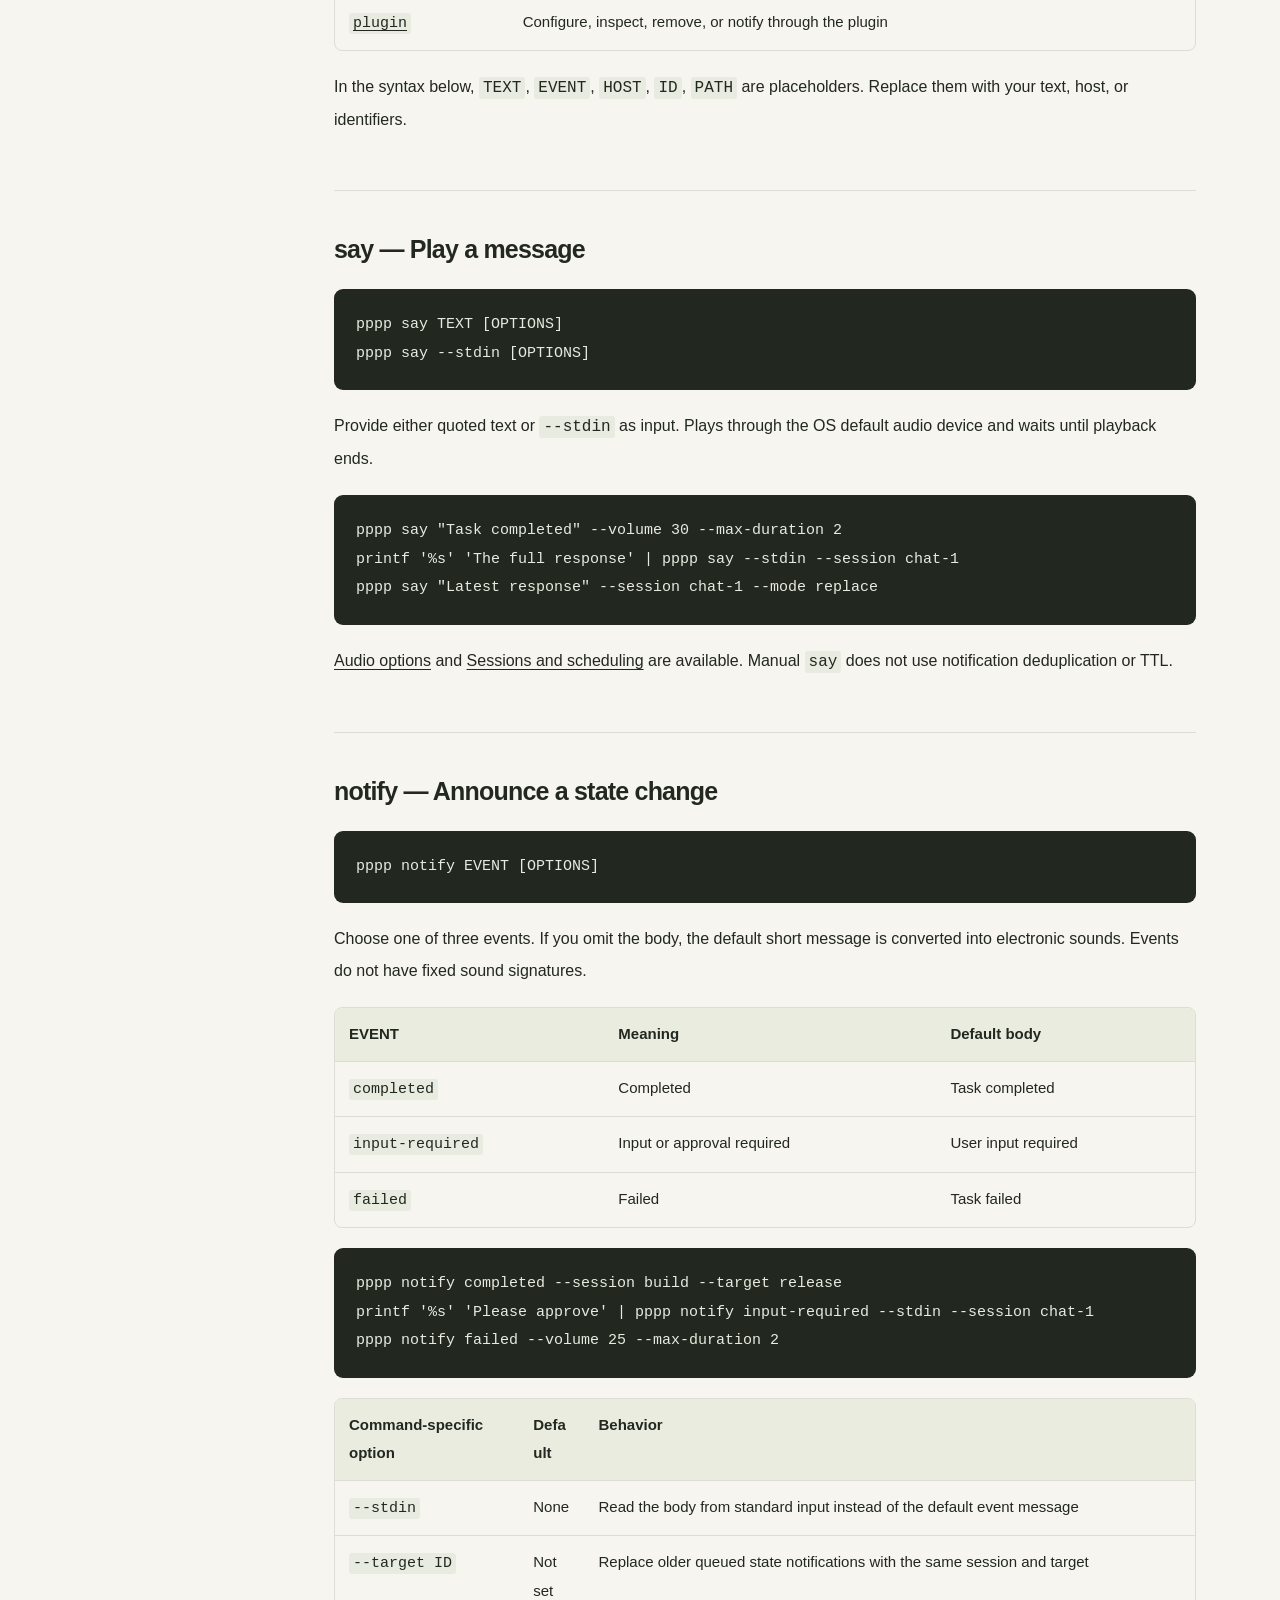
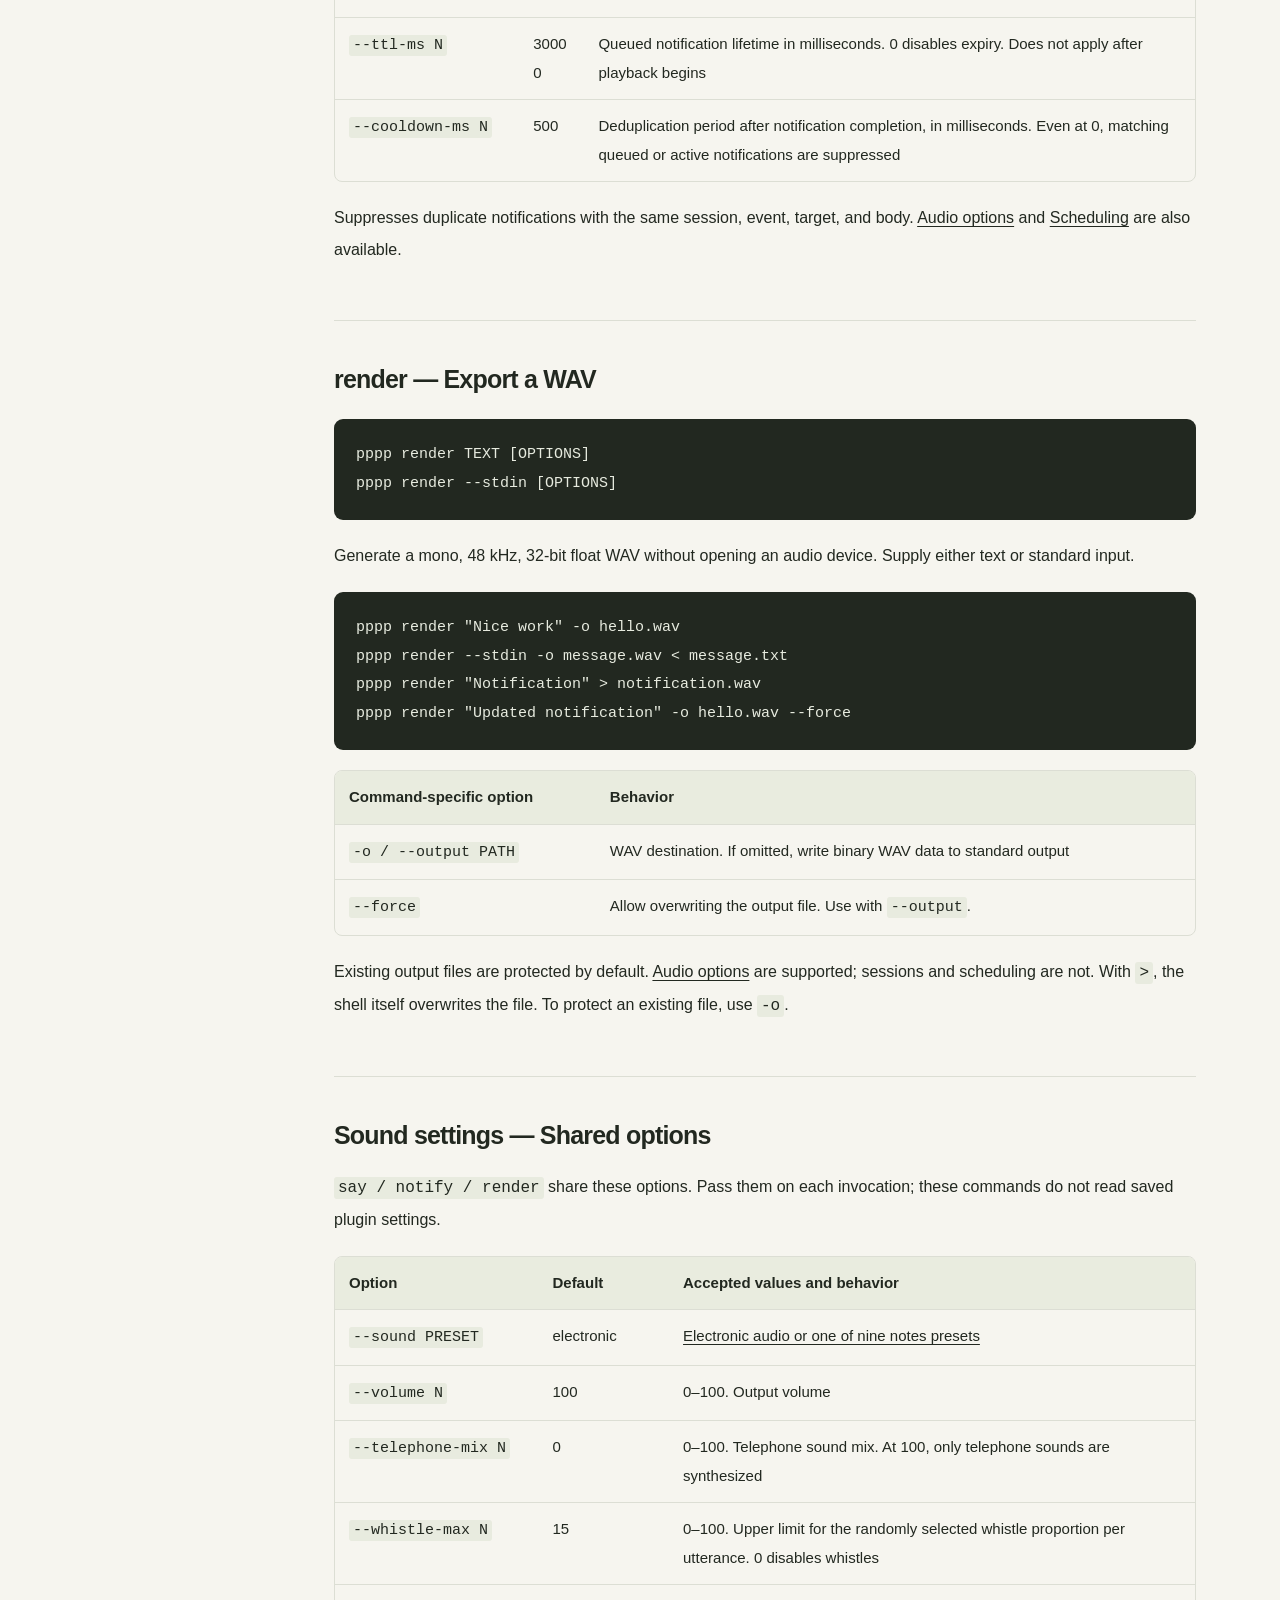
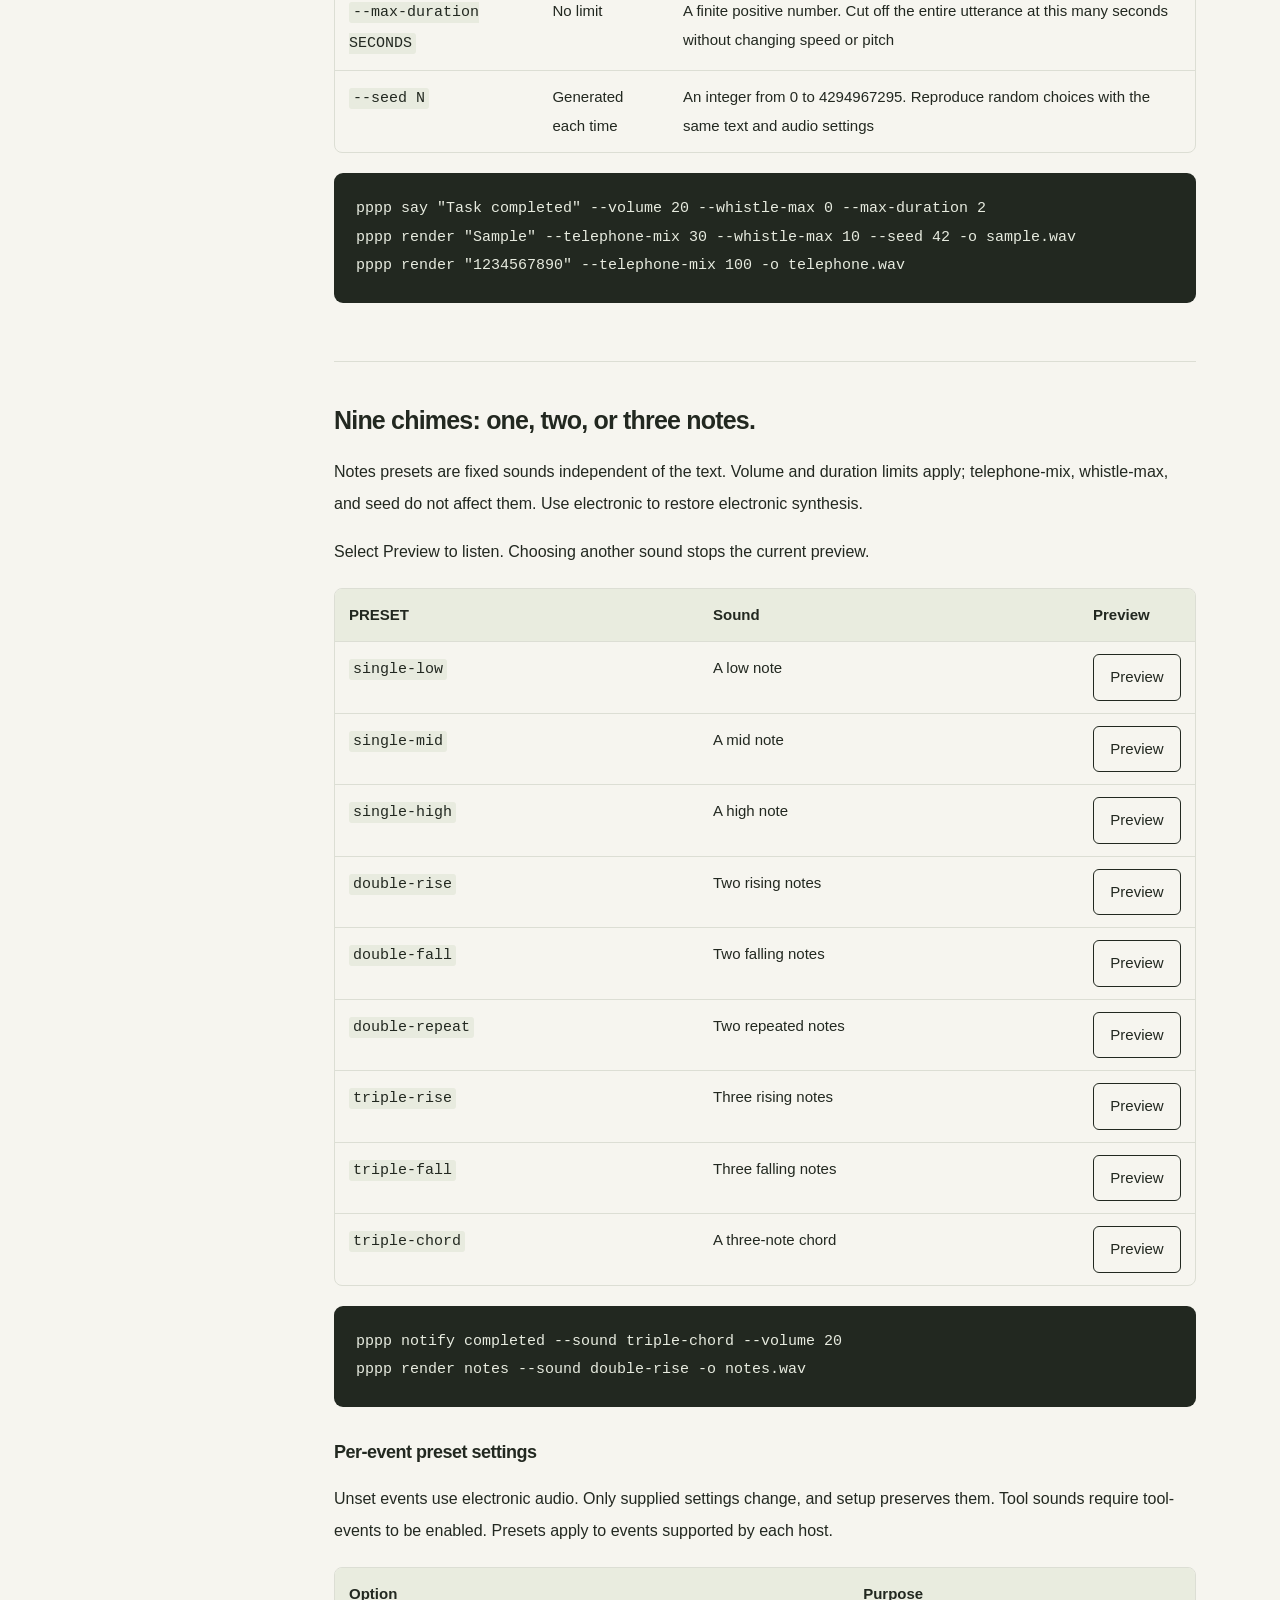
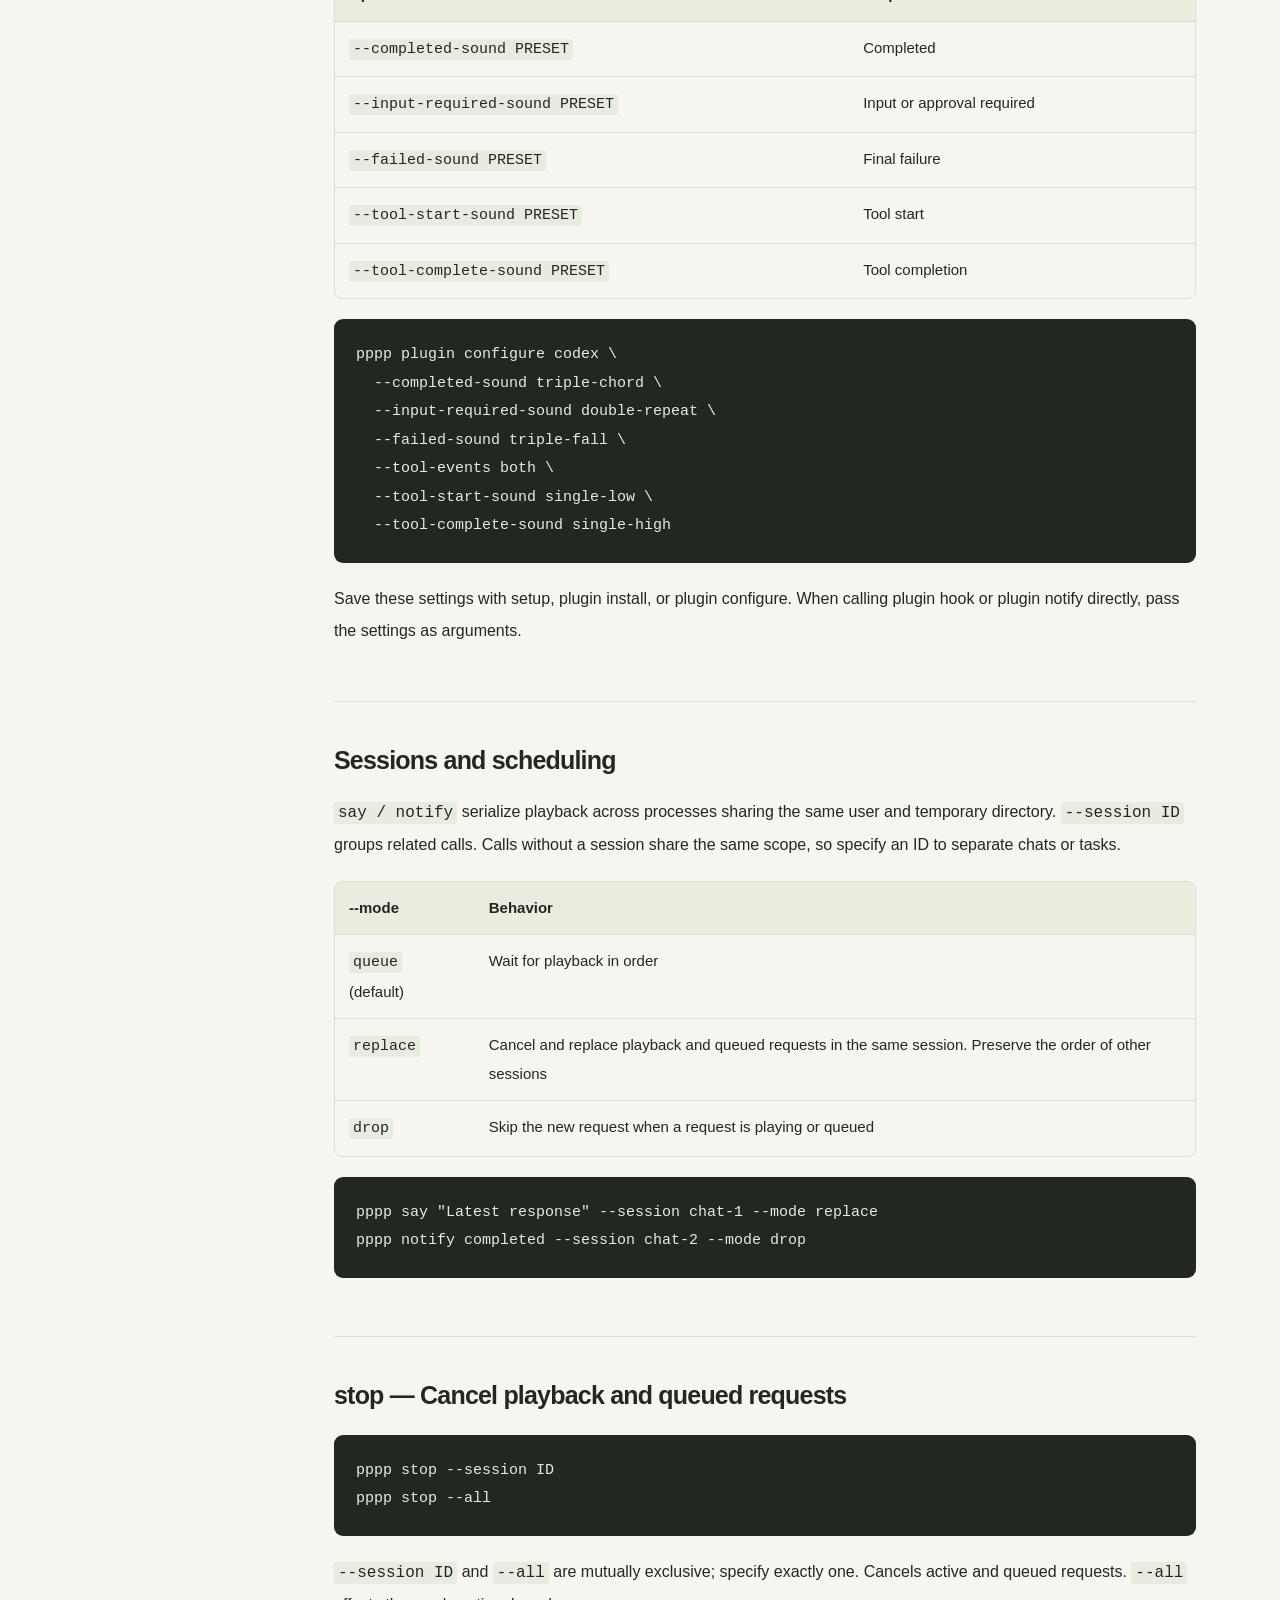
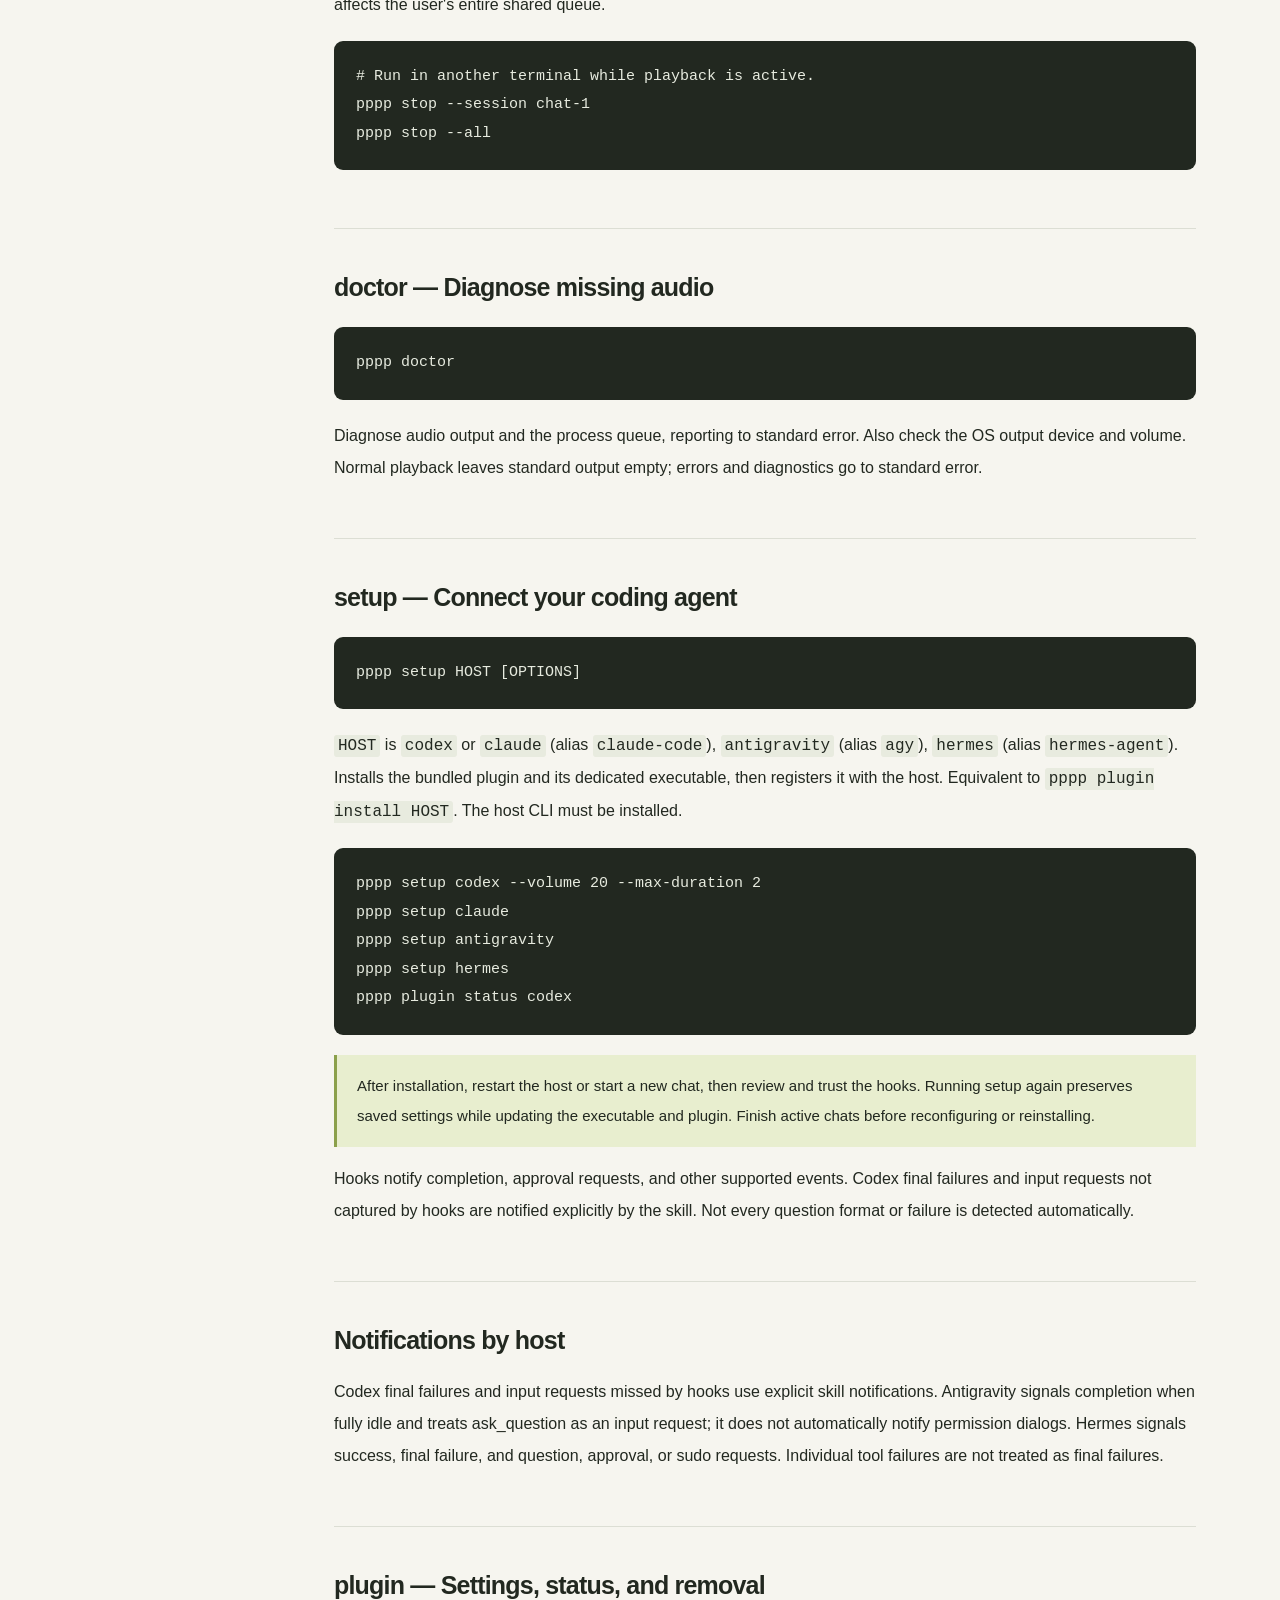
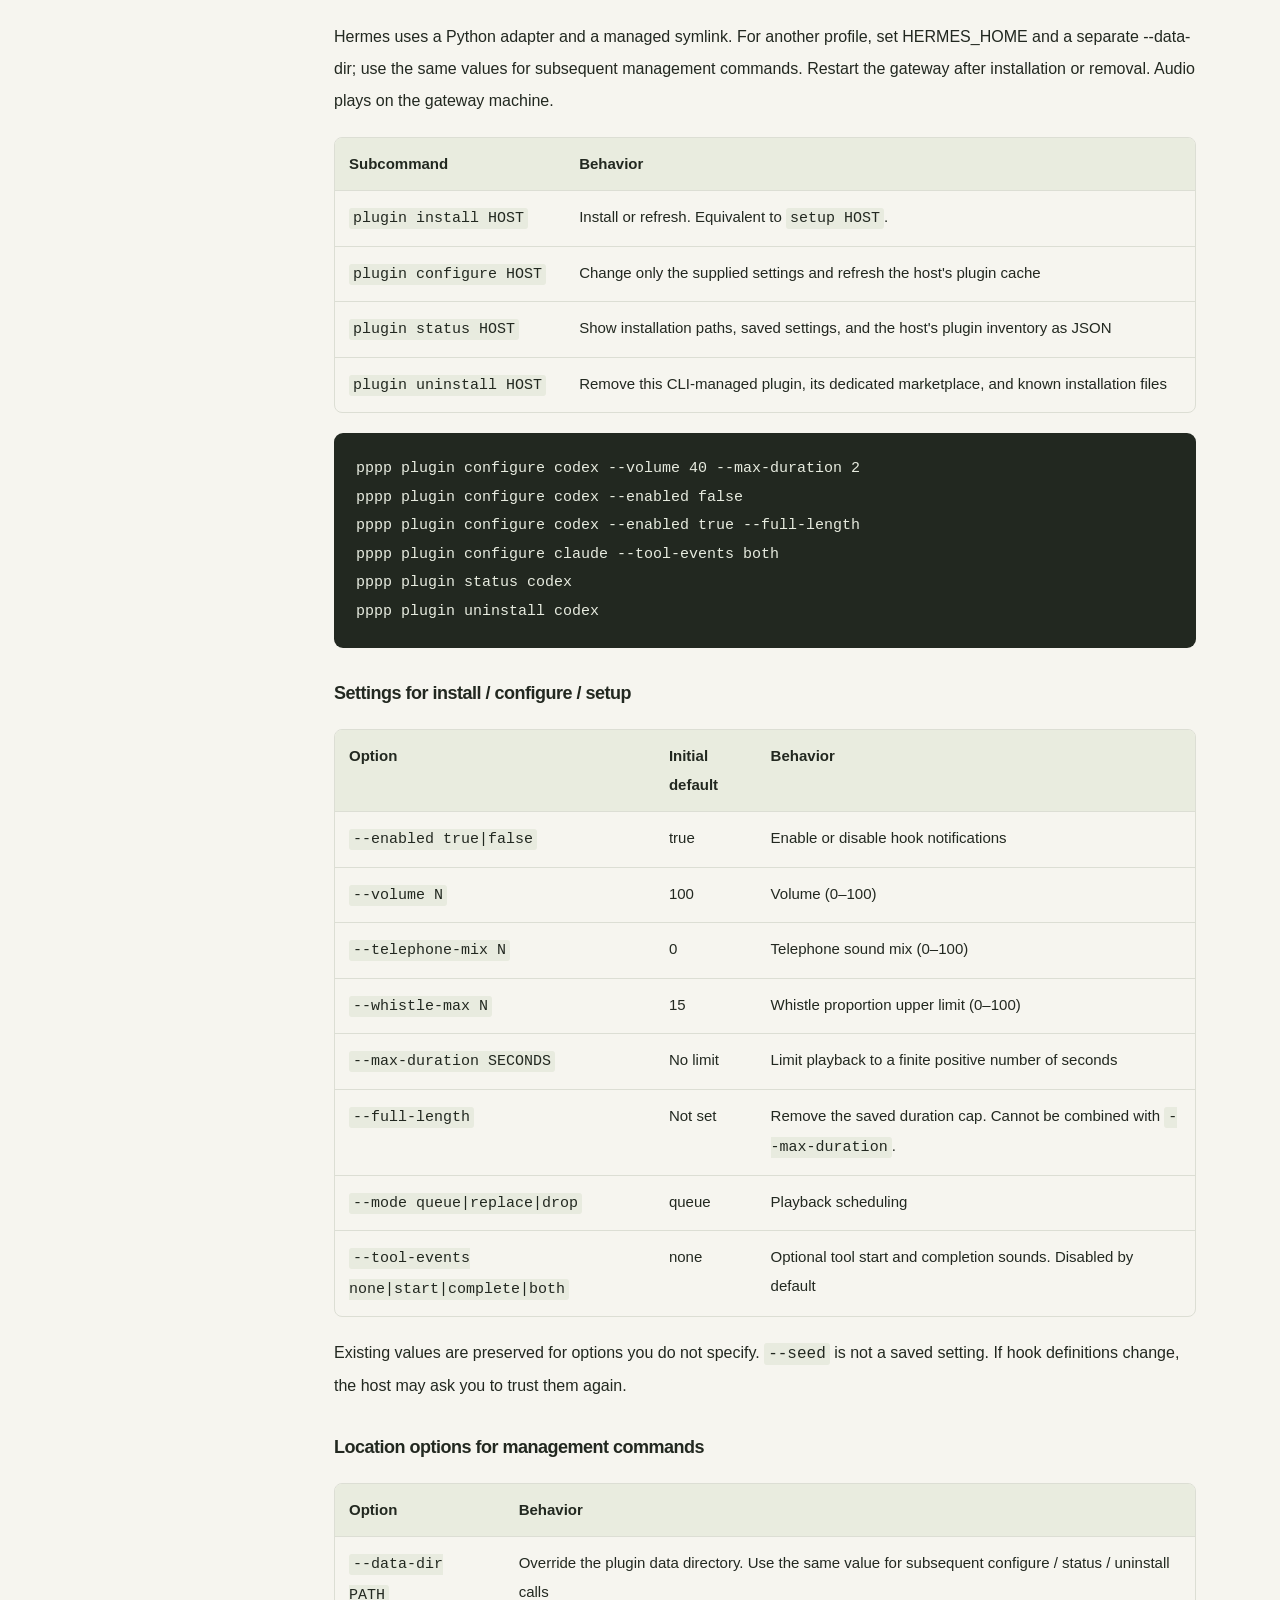
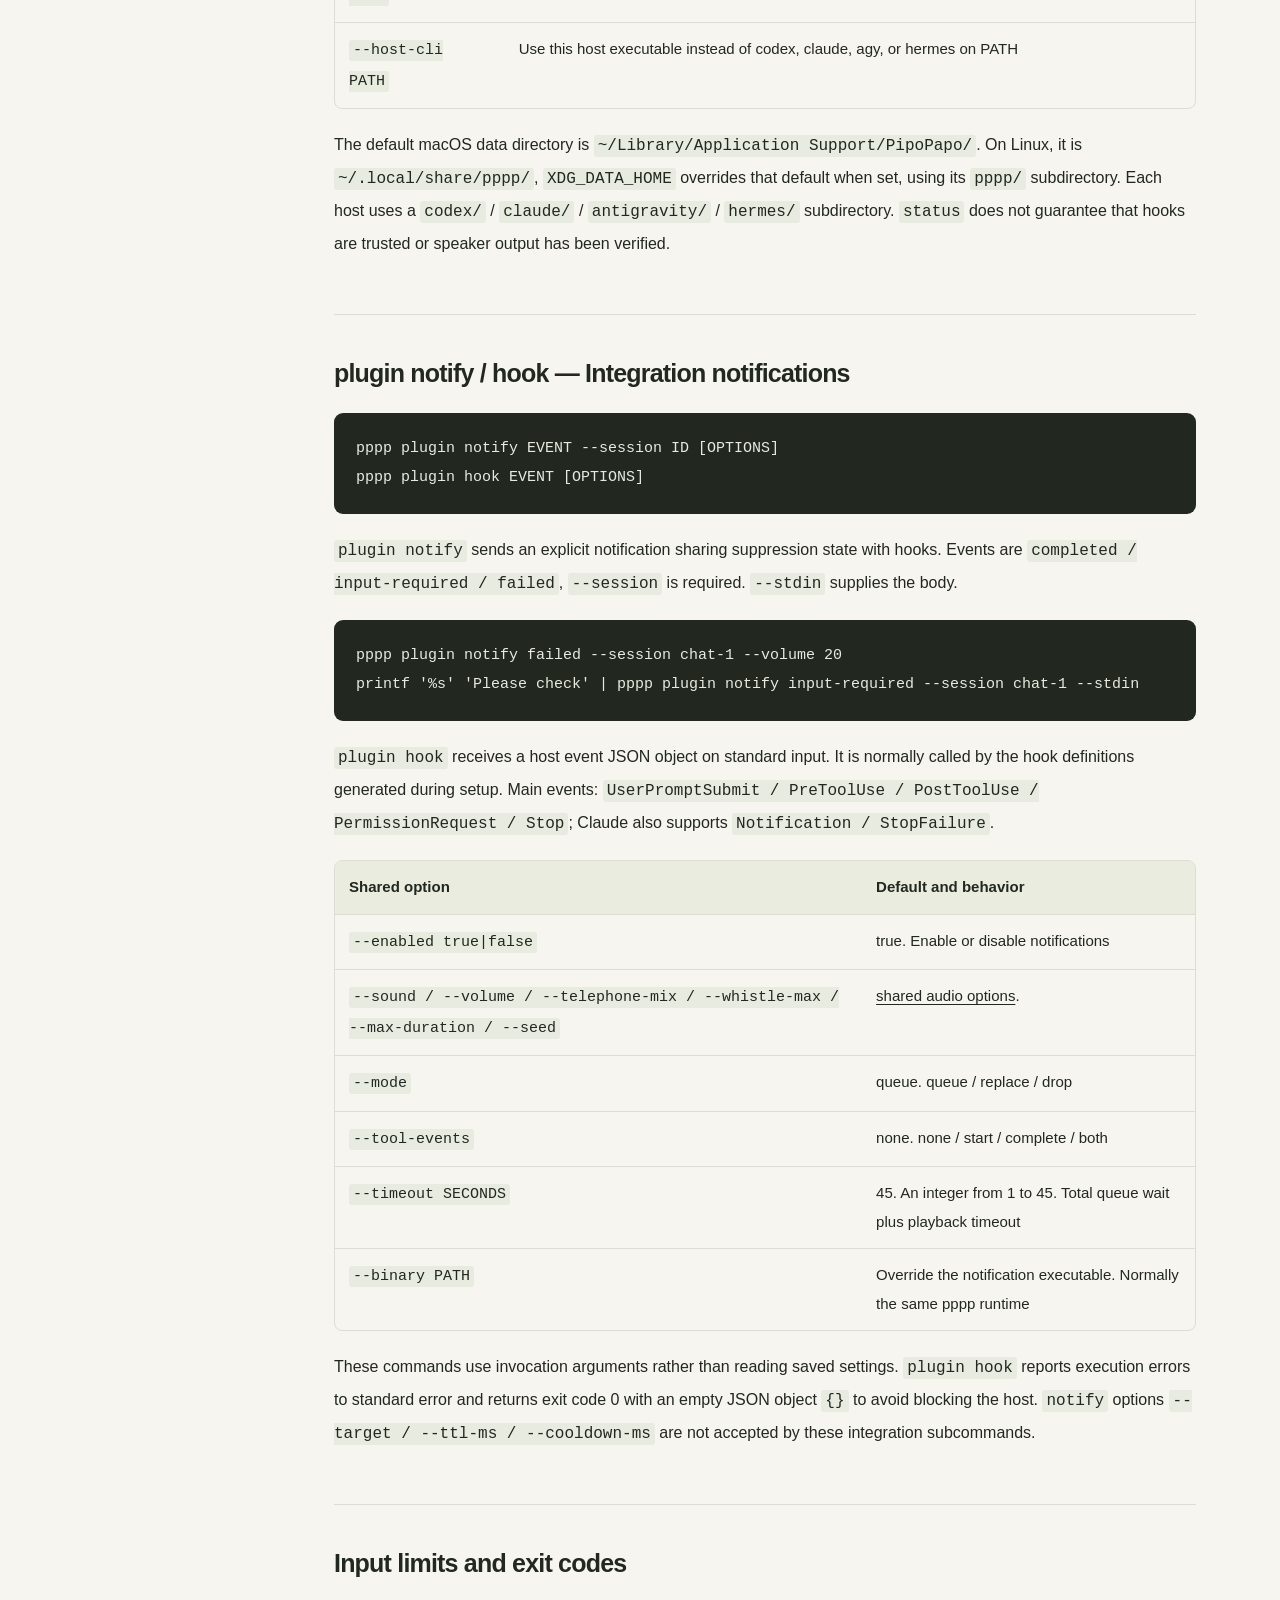
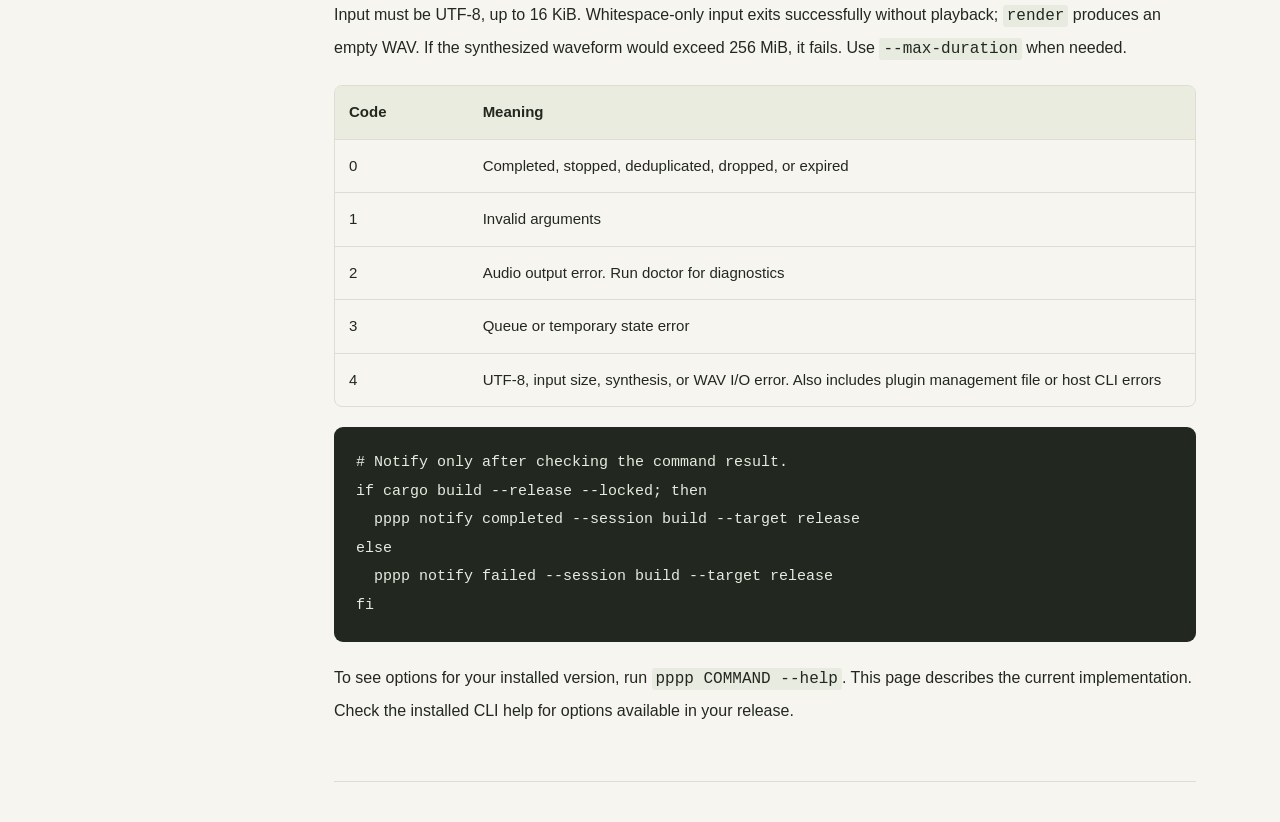
==== commit a03a9104: "fix: increase text sizes across the website" ====
--- a/commands.html
+++ b/commands.html
@@ -8,8 +8,8 @@
   <meta name="description" content="PipoPapo (pppp) のコマンドリファレンス。say、notify、render、stop、doctor、setup、pluginの引数・オプション・使用例。">
   <title>コマンドリファレンス — PipoPapo</title>
   <link rel="icon" href="./assets/icon.svg?v=2" type="image/svg+xml">
-  <link rel="stylesheet" href="./style.css?v=5">
-  <link rel="stylesheet" href="./commands.css?v=3">
+  <link rel="stylesheet" href="./style.css?v=6">
+  <link rel="stylesheet" href="./commands.css?v=4">
   <script src="./previews.js?v=1" defer></script>
 </head>
 <body>
--- a/style.css
+++ b/style.css
@@ -88,3 +88,25 @@
 .compatibility .wrap { flex-wrap: wrap; justify-content: center; gap: 12px 28px; text-align: center; }
 .compatibility p { white-space: normal; }
 .hero-note { overflow-wrap: anywhere; }
+
+/* Keep Latin text and command examples readable in both languages. */
+.eyebrow { font-size: 12px; }
+.lead { font-size: 16px; }
+nav, nav > a, .button, .text-link { font-size: 14px; }
+.language-switch a, .hero-note { font-size: 13px; }
+.section-heading > p, .section-copy, .feature-list, .start-grid p { font-size: 15px; }
+.small-note, .start-grid .small-note, .sound-card p { font-size: 14px; }
+.sound-card code { font-size: 14px; opacity: 1; }
+pre, .terminal pre { font-size: 15px; }
+.terminal pre code, .start-grid pre code { font-size: inherit; }
+.pill, .sound-number, .terminal-bar, .terminal-footer, .feature-list span,
+.compatibility span, .footer > span, .footer > a:last-child { font-size: 12px; }
+.sound-caption, html:lang(en) .sound-caption { font-size: 12px; }
+.machine-top, .screen-label, .screen-bottom, .machine-caption { font-size: 10px; }
+.header { height: auto; min-height: 112px; flex-wrap: wrap; gap: 16px; padding-block: 20px; }
+@media (max-width: 650px) {
+  .header { min-height: 112px; gap: 12px; }
+  .lead { font-size: 15px; }
+  pre, .terminal pre { font-size: 14px; }
+  .eyebrow { letter-spacing: 1px; }
+}
--- a/commands.css
+++ b/commands.css
@@ -4,22 +4,22 @@
 .reference-layout { display: grid; grid-template-columns: 190px minmax(0, 1fr); gap: 60px; align-items: start; }
 .reference-toc { position: sticky; top: 28px; padding-top: 32px; }
 .reference-toc nav { display: flex; flex-direction: column; align-items: stretch; gap: 0; }
-.reference-toc .eyebrow { margin-bottom: 14px; font-size: 9px; }
-.reference-toc a { padding: 5px 0; font-size: 12px; color: var(--muted); }
+.reference-toc .eyebrow { margin-bottom: 14px; font-size: 12px; }
+.reference-toc a { padding: 5px 0; font-size: 15px; color: var(--muted); }
 .reference-toc a:hover { color: var(--ink); }
 .reference-section { padding: 38px 0; border-bottom: 1px solid var(--line); scroll-margin-top: 10px; }
 .reference-section h2 { font-size: 25px; overflow-wrap: anywhere; }
 .reference-section h3 { font-size: 18px; margin-top: 30px; }
-.reference-section p { font-size: 14px; line-height: 2; }
+.reference-section p { font-size: 16px; line-height: 2; }
 .reference-section a { text-decoration: underline; text-underline-offset: 3px; }
-.reference-section code { font-family: var(--mono); font-size: .92em; overflow-wrap: anywhere; }
+.reference-section code { font-family: var(--mono); font-size: 1em; overflow-wrap: anywhere; }
 .reference-section p code, .reference-section td code { background: #e8ebdf; padding: 2px 4px; border-radius: 3px; }
-.reference-section pre { background: var(--ink); color: #e7ebdf; border-radius: 9px; padding: 22px; margin: 20px 0; font-size: 12px; line-height: 1.9; }
+.reference-section pre { background: var(--ink); color: #e7ebdf; border-radius: 9px; padding: 22px; margin: 20px 0; font-size: 15px; line-height: 1.9; }
 .reference-section pre code { font-size: inherit; }
-.reference-note { background: #e8eecf; border-left: 3px solid #8ba04b; padding: 16px 20px; font-size: 13px; line-height: 2; margin-top: 20px; }
+.reference-note { background: #e8eecf; border-left: 3px solid #8ba04b; padding: 16px 20px; font-size: 15px; line-height: 2; margin-top: 20px; }
 .table-scroll { overflow-x: auto; margin: 20px 0; border: 1px solid var(--line); border-radius: 8px; }
 .table-scroll:focus-visible { outline: 3px solid #476325; outline-offset: 3px; }
-.reference table { width: 100%; border-collapse: collapse; text-align: left; font-size: 12px; line-height: 1.9; }
+.reference table { width: 100%; border-collapse: collapse; text-align: left; font-size: 15px; line-height: 1.9; }
 .reference th { background: #e9ecdf; font-weight: 600; }
 .reference th, .reference td { padding: 12px 14px; vertical-align: top; border-bottom: 1px solid var(--line); overflow-wrap: anywhere; }
 .reference tr:last-child td { border-bottom: none; }
@@ -40,11 +40,11 @@
   .reference-toc { position: static; padding-top: 25px; }
   .reference-toc nav { display: grid; grid-template-columns: repeat(2, minmax(0, 1fr)); gap: 3px 14px; }
   .reference-toc .eyebrow { grid-column: 1 / -1; }
-  .reference-toc nav a { display: block; font-size: 11px; overflow-wrap: anywhere; }
+  .reference-toc nav a { display: block; font-size: 14px; overflow-wrap: anywhere; }
   .reference-section { padding: 30px 0; }
   .reference-section h2 { font-size: 22px; }
-  .reference-section p { font-size: 13px; }
-  .reference-section pre { padding: 17px; font-size: 11px; }
+  .reference-section p { font-size: 15px; }
+  .reference-section pre { padding: 17px; font-size: 14px; }
   .reference th, .reference td { padding: 10px; }
   .reference table { min-width: 460px; }
 }
